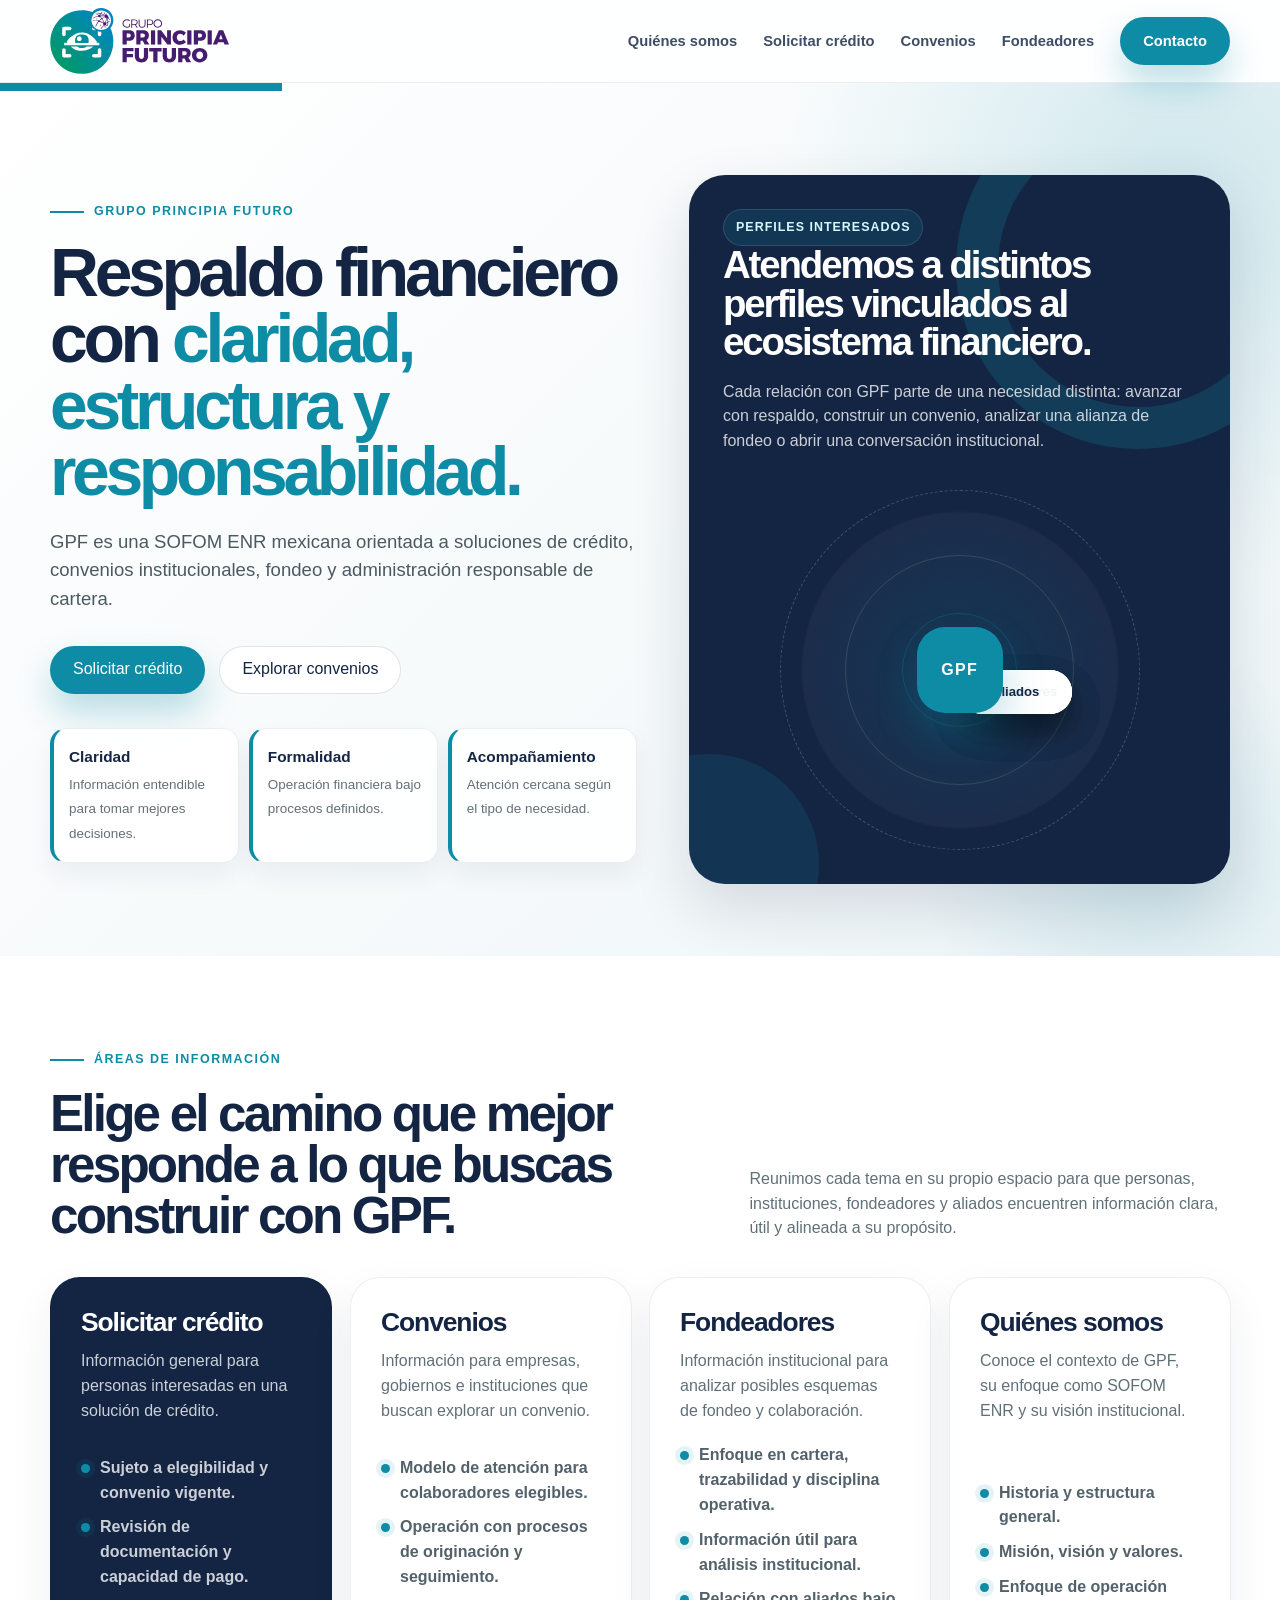
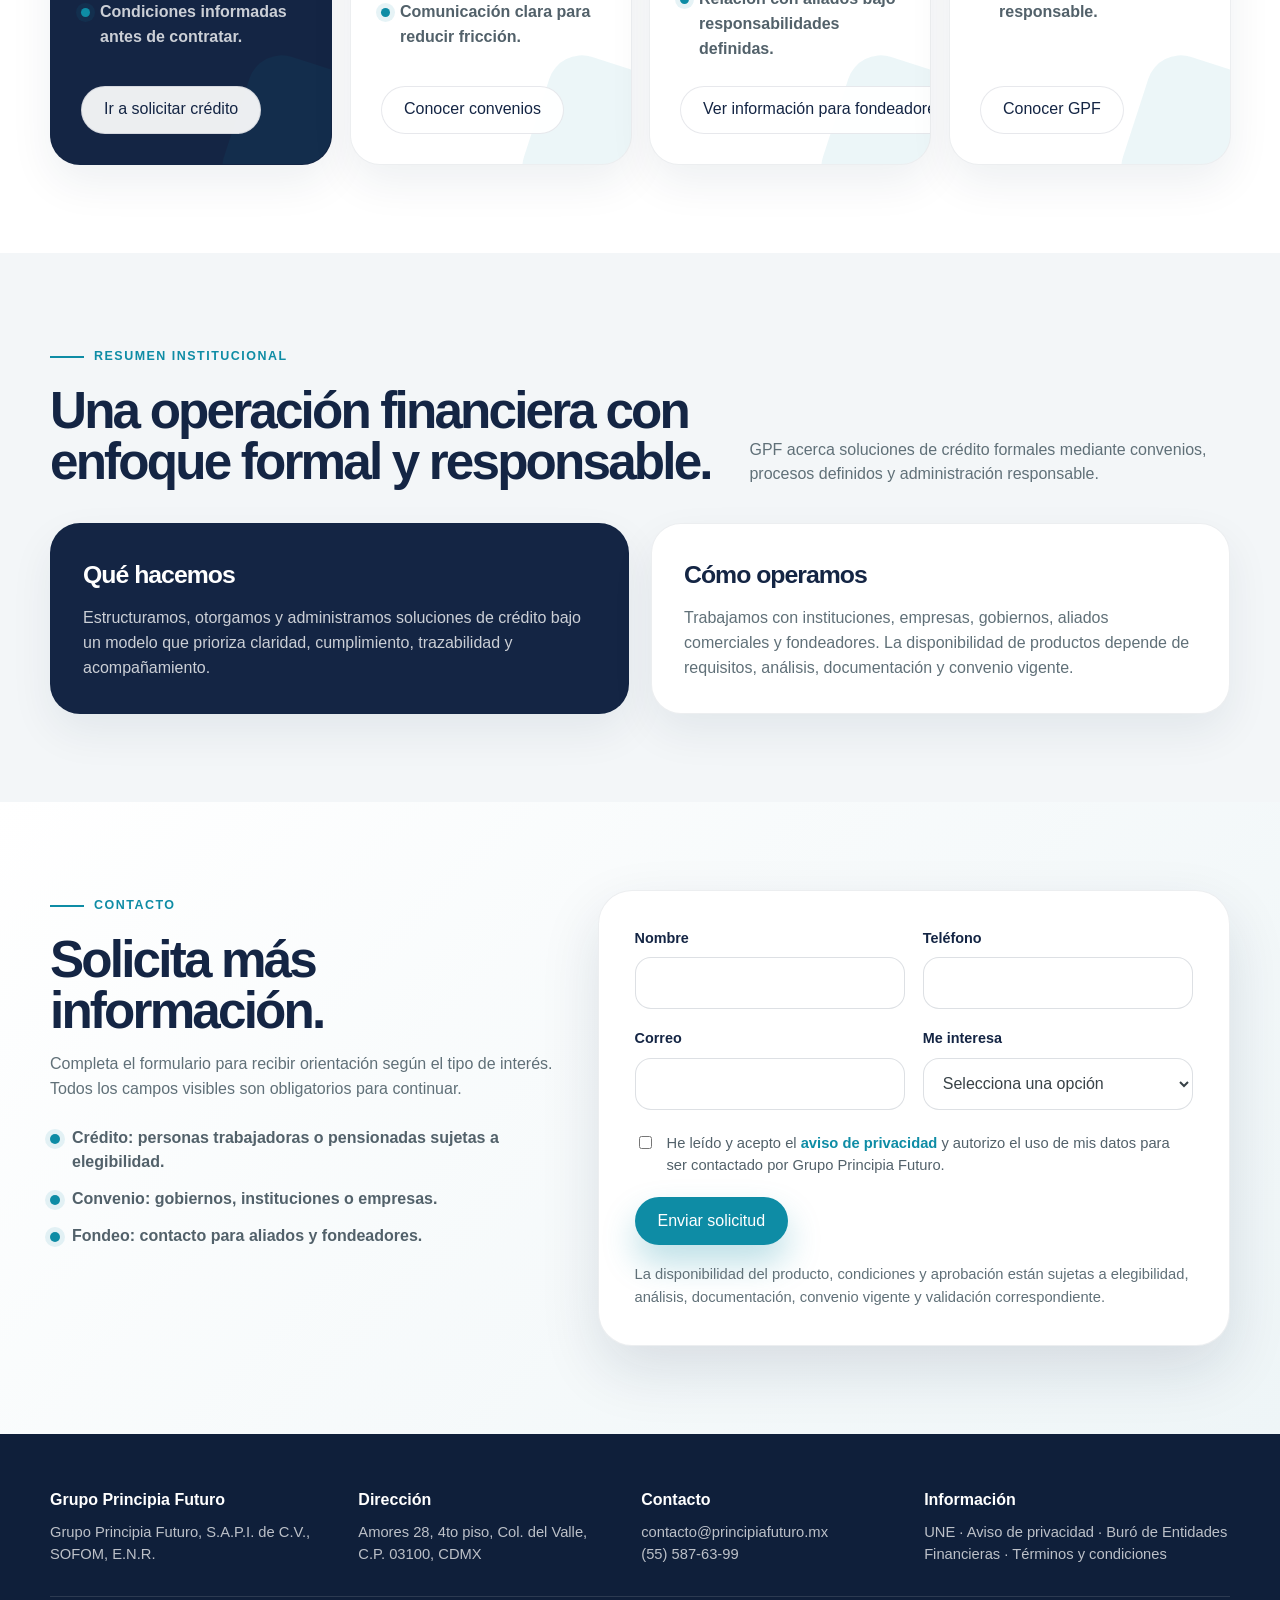
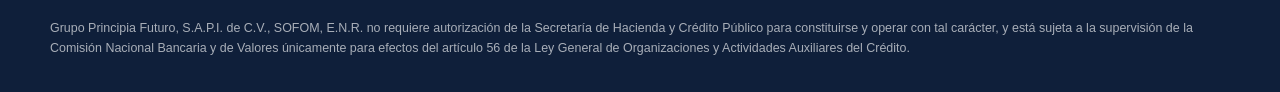
==== index.html @ eac15acb "Anima órbita de perfiles en home" ====
<!DOCTYPE html>
<html lang="es-MX">
<head>
  <meta charset="UTF-8" />
  <meta name="viewport" content="width=device-width, initial-scale=1.0" />
  <title>Grupo Principia Futuro | SOFOM ENR en México</title>
  <meta name="description" content="Grupo Principia Futuro, S.A.P.I. de C.V., SOFOM, E.N.R. Soluciones de crédito, convenios institucionales, fondeo y administración responsable de cartera." />
  <meta name="robots" content="index, follow" />
  <link rel="canonical" href="https://principia-ochre.vercel.app/" />
  <meta property="og:type" content="website" />
  <meta property="og:locale" content="es_MX" />
  <meta property="og:title" content="Grupo Principia Futuro | SOFOM ENR en México" />
  <meta property="og:description" content="SOFOM ENR mexicana enfocada en crédito, convenios institucionales, fondeo y administración responsable de cartera." />
  <meta property="og:url" content="https://principia-ochre.vercel.app/" />
  <meta property="og:image" content="https://principia-ochre.vercel.app/assets/img/logo-gpf.svg?v=3" />
  <meta name="twitter:card" content="summary_large_image" />
  <link rel="icon" href="/assets/img/favicon.svg?v=3" type="image/svg+xml" />
  <link rel="shortcut icon" href="/assets/img/favicon.svg?v=3" type="image/svg+xml" />
  <link rel="stylesheet" href="/assets/css/styles.css" />
  <style>
    .brand-image{font-size:0;letter-spacing:0;max-width:220px;flex:0 0 auto}.brand-logo{display:block;width:clamp(145px,14vw,190px);height:auto;transition:transform .28s var(--ease),filter .28s var(--ease)}.brand-image:hover .brand-logo{transform:translateY(-2px);filter:drop-shadow(0 14px 24px rgba(20,37,68,.16))}.stakeholder-panel{min-height:500px}.stakeholder-title{margin:0 0 18px;color:#fff;font-size:clamp(1.8rem,3vw,3rem);line-height:1;letter-spacing:-.055em;max-width:560px}.stakeholder-panel p{color:rgba(255,255,255,.78);margin:0}.stakeholder-orbit{--orbit-radius:168px;position:relative;width:min(360px,100%);aspect-ratio:1;margin:36px auto 0;border:1px dashed rgba(255,255,255,.2);border-radius:999px;background:radial-gradient(circle,rgba(14,140,165,.18),rgba(255,255,255,.035) 62%,transparent 63%);overflow:visible}.stakeholder-orbit:before,.stakeholder-orbit:after{content:"";position:absolute;inset:18%;border:1px solid rgba(255,255,255,.12);border-radius:999px}.stakeholder-orbit:after{inset:34%;border-color:rgba(14,140,165,.28);animation:orbitPulse 5s ease-in-out infinite}@keyframes orbitPulse{0%,100%{transform:scale(1);opacity:.78}50%{transform:scale(1.12);opacity:.42}}.stakeholder-core{position:absolute;inset:50% auto auto 50%;transform:translate(-50%,-50%);width:86px;height:86px;border-radius:28px;display:grid;place-items:center;background:var(--turquesa);color:#fff;font-weight:900;letter-spacing:.08em;box-shadow:0 22px 42px rgba(14,140,165,.28);z-index:4}.stakeholder-node{position:absolute;top:50%;left:50%;z-index:3;min-width:112px;min-height:44px;padding:10px 14px;display:inline-flex;align-items:center;justify-content:center;border-radius:999px;background:rgba(255,255,255,.94);color:var(--azul);font-size:.82rem;font-weight:900;box-shadow:0 16px 34px rgba(0,0,0,.16);transition:background .24s var(--ease),color .24s var(--ease),box-shadow .24s var(--ease);animation-duration:34s;animation-timing-function:linear;animation-iteration-count:infinite;will-change:transform}.stakeholder-node span{display:inline-block;animation-duration:34s;animation-timing-function:linear;animation-iteration-count:infinite;will-change:transform}.stakeholder-node:hover{background:var(--turquesa);color:#fff;box-shadow:0 22px 42px rgba(14,140,165,.28);animation-play-state:paused}.stakeholder-node:hover span{animation-play-state:paused}.node-1{animation-name:orbitPersonas}.node-1 span{animation-name:counterPersonas}.node-2{animation-name:orbitInstituciones}.node-2 span{animation-name:counterInstituciones}.node-3{animation-name:orbitFondeadores}.node-3 span{animation-name:counterFondeadores}.node-4{animation-name:orbitAliados}.node-4 span{animation-name:counterAliados}@keyframes orbitPersonas{from{transform:rotate(0deg) translateY(calc(-1 * var(--orbit-radius))) translate(-50%,-50%)}to{transform:rotate(360deg) translateY(calc(-1 * var(--orbit-radius))) translate(-50%,-50%)}}@keyframes counterPersonas{from{transform:rotate(0deg)}to{transform:rotate(-360deg)}}@keyframes orbitInstituciones{from{transform:rotate(90deg) translateY(calc(-1 * var(--orbit-radius))) translate(-50%,-50%)}to{transform:rotate(450deg) translateY(calc(-1 * var(--orbit-radius))) translate(-50%,-50%)}}@keyframes counterInstituciones{from{transform:rotate(-90deg)}to{transform:rotate(-450deg)}}@keyframes orbitFondeadores{from{transform:rotate(180deg) translateY(calc(-1 * var(--orbit-radius))) translate(-50%,-50%)}to{transform:rotate(540deg) translateY(calc(-1 * var(--orbit-radius))) translate(-50%,-50%)}}@keyframes counterFondeadores{from{transform:rotate(-180deg)}to{transform:rotate(-540deg)}}@keyframes orbitAliados{from{transform:rotate(270deg) translateY(calc(-1 * var(--orbit-radius))) translate(-50%,-50%)}to{transform:rotate(630deg) translateY(calc(-1 * var(--orbit-radius))) translate(-50%,-50%)}}@keyframes counterAliados{from{transform:rotate(-270deg)}to{transform:rotate(-630deg)}}.solution-card .btn-card{position:relative;z-index:2}@media(max-width:940px){.brand-logo{width:175px}.stakeholder-panel{min-height:auto}.stakeholder-orbit{--orbit-radius:154px;max-width:330px}}@media(max-width:620px){.brand-logo{width:160px}.stakeholder-title{font-size:clamp(1.8rem,10vw,2.55rem)}.stakeholder-orbit{--orbit-radius:136px;max-width:300px}.stakeholder-node{min-width:96px;font-size:.74rem;padding:9px 12px}}
  </style>
  <script type="application/ld+json">{"@context":"https://schema.org","@type":"FinancialService","name":"Grupo Principia Futuro","legalName":"Grupo Principia Futuro, S.A.P.I. de C.V., SOFOM, E.N.R.","url":"https://principia-ochre.vercel.app/","logo":"https://principia-ochre.vercel.app/assets/img/logo-gpf.svg?v=3","address":{"@type":"PostalAddress","streetAddress":"Amores 28, 4to piso, Col. del Valle","postalCode":"03100","addressLocality":"Ciudad de México","addressCountry":"MX"},"telephone":"+52 55 587-63-99","email":"contacto@principiafuturo.mx"}</script>
</head>
<body>
  <div class="ambient ambient-one" data-depth="0.08"></div><div class="ambient ambient-two" data-depth="0.14"></div><div class="ambient ambient-three" data-depth="0.06"></div>
  <header><div class="container nav"><a href="/" class="brand brand-image" aria-label="Grupo Principia Futuro"><img class="brand-logo" src="/assets/img/logo-gpf.svg?v=3" alt="Grupo Principia Futuro" /></a><nav class="menu" aria-label="Navegación principal"><a href="/quienes-somos/">Quiénes somos</a><a href="/solicitar-credito/">Solicitar crédito</a><a href="/convenios/">Convenios</a><a href="/fondeadores/">Fondeadores</a><a href="/contacto/" class="btn btn-primary">Contacto</a></nav></div></header>
  <main id="inicio">
    <section class="hero"><div class="container hero-grid"><div class="reveal is-visible"><span class="eyebrow">Grupo Principia Futuro</span><h1>Respaldo financiero con <span>claridad, estructura y responsabilidad.</span></h1><p class="lead">GPF es una SOFOM ENR mexicana orientada a soluciones de crédito, convenios institucionales, fondeo y administración responsable de cartera.</p><div class="hero-actions"><a class="btn btn-primary" href="/solicitar-credito/">Solicitar crédito</a><a class="btn btn-secondary" href="/convenios/">Explorar convenios</a></div><div class="trust-strip" aria-label="Principios de servicio"><div class="trust-item reveal" data-delay="1"><strong>Claridad</strong><span>Información entendible para tomar mejores decisiones.</span></div><div class="trust-item reveal" data-delay="2"><strong>Formalidad</strong><span>Operación financiera bajo procesos definidos.</span></div><div class="trust-item reveal" data-delay="3"><strong>Acompañamiento</strong><span>Atención cercana según el tipo de necesidad.</span></div></div></div><aside class="hero-card stakeholder-panel reveal tilt-card" data-delay="1" aria-label="Perfiles interesados en Grupo Principia Futuro"><div class="card-content"><span class="label">Perfiles interesados</span><h2 class="stakeholder-title">Atendemos a distintos perfiles vinculados al ecosistema financiero.</h2><p>Cada relación con GPF parte de una necesidad distinta: avanzar con respaldo, construir un convenio, analizar una alianza de fondeo o abrir una conversación institucional.</p><div class="stakeholder-orbit" aria-label="Ecosistema de atención GPF"><div class="stakeholder-core">GPF</div><a class="stakeholder-node node-1" href="/solicitar-credito/"><span>Personas</span></a><a class="stakeholder-node node-2" href="/convenios/"><span>Instituciones</span></a><a class="stakeholder-node node-3" href="/fondeadores/"><span>Fondeadores</span></a><a class="stakeholder-node node-4" href="/contacto/"><span>Aliados</span></a></div></div></aside></div></section>
    <section id="rutas" class="solutions"><div class="container"><div class="section-head reveal"><div><span class="eyebrow">Áreas de información</span><h2>Elige el camino que mejor responde a lo que buscas construir con GPF.</h2></div><p>Reunimos cada tema en su propio espacio para que personas, instituciones, fondeadores y aliados encuentren información clara, útil y alineada a su propósito.</p></div><div class="solution-grid"><article class="solution-card featured reveal tilt-card"><div><h3>Solicitar crédito</h3><p>Información general para personas interesadas en una solución de crédito.</p></div><ul><li>Sujeto a elegibilidad y convenio vigente.</li><li>Revisión de documentación y capacidad de pago.</li><li>Condiciones informadas antes de contratar.</li></ul><a class="btn btn-card" href="/solicitar-credito/">Ir a solicitar crédito</a></article><article class="solution-card reveal tilt-card" data-delay="1"><div><h3>Convenios</h3><p>Información para empresas, gobiernos e instituciones que buscan explorar un convenio.</p></div><ul><li>Modelo de atención para colaboradores elegibles.</li><li>Operación con procesos de originación y seguimiento.</li><li>Comunicación clara para reducir fricción.</li></ul><a class="btn btn-card" href="/convenios/">Conocer convenios</a></article><article class="solution-card reveal tilt-card" data-delay="2"><div><h3>Fondeadores</h3><p>Información institucional para analizar posibles esquemas de fondeo y colaboración.</p></div><ul><li>Enfoque en cartera, trazabilidad y disciplina operativa.</li><li>Información útil para análisis institucional.</li><li>Relación con aliados bajo responsabilidades definidas.</li></ul><a class="btn btn-card" href="/fondeadores/">Ver información para fondeadores</a></article><article class="solution-card reveal tilt-card" data-delay="3"><div><h3>Quiénes somos</h3><p>Conoce el contexto de GPF, su enfoque como SOFOM ENR y su visión institucional.</p></div><ul><li>Historia y estructura general.</li><li>Misión, visión y valores.</li><li>Enfoque de operación responsable.</li></ul><a class="btn btn-card" href="/quienes-somos/">Conocer GPF</a></article></div></div></section>
    <section id="resumen"><div class="container"><div class="section-head reveal"><div><span class="eyebrow">Resumen institucional</span><h2>Una operación financiera con enfoque formal y responsable.</h2></div><p>GPF acerca soluciones de crédito formales mediante convenios, procesos definidos y administración responsable.</p></div><div class="about-grid"><article class="panel panel-dark reveal tilt-card"><h3>Qué hacemos</h3><p>Estructuramos, otorgamos y administramos soluciones de crédito bajo un modelo que prioriza claridad, cumplimiento, trazabilidad y acompañamiento.</p></article><article class="panel reveal tilt-card" data-delay="1"><h3>Cómo operamos</h3><p>Trabajamos con instituciones, empresas, gobiernos, aliados comerciales y fondeadores. La disponibilidad de productos depende de requisitos, análisis, documentación y convenio vigente.</p></article></div></div></section>
    <section id="formulario" class="form-section"><div class="container form-shell"><div class="form-intro reveal"><span class="eyebrow">Contacto</span><h2>Solicita más información.</h2><p>Completa el formulario para recibir orientación según el tipo de interés. Todos los campos visibles son obligatorios para continuar.</p><ul class="form-intro-list"><li>Crédito: personas trabajadoras o pensionadas sujetas a elegibilidad.</li><li>Convenio: gobiernos, instituciones o empresas.</li><li>Fondeo: contacto para aliados y fondeadores.</li></ul></div><form class="lead-form reveal" id="leadForm" action="#" method="post" novalidate><div class="form-grid"><div class="field"><label for="nombre">Nombre</label><input type="text" id="nombre" name="nombre" autocomplete="name" required /></div><div class="field"><label for="telefono">Teléfono</label><input type="tel" id="telefono" name="telefono" autocomplete="tel" inputmode="tel" required /></div><div class="field"><label for="correo">Correo</label><input type="email" id="correo" name="correo" autocomplete="email" required /></div><div class="field"><label for="interes">Me interesa</label><select id="interes" name="interes" required><option value="" selected disabled>Selecciona una opción</option><option value="Ser cliente">Solicitar crédito</option><option value="Convenio">Convenio</option><option value="Fondeo">Fondeo</option><option value="Contacto general">Contacto general</option></select></div><div class="field conditional-field full" id="clienteField"><label for="tipoCliente">Tipo de cliente</label><select id="tipoCliente" name="tipo_cliente"><option value="" selected disabled>Selecciona una opción</option><option value="Trabajador">Trabajador</option><option value="Pensionado">Pensionado</option></select></div><div class="field conditional-field full" id="convenioField"><label for="tipoConvenio">Tipo de convenio</label><select id="tipoConvenio" name="tipo_convenio"><option value="" selected disabled>Selecciona una opción</option><option value="Gobierno">Gobierno</option><option value="Privado">Privado</option></select></div></div><label class="privacy"><input type="checkbox" id="privacidad" name="privacidad" required /><span>He leído y acepto el <a href="#" aria-label="Aviso de privacidad">aviso de privacidad</a> y autorizo el uso de mis datos para ser contactado por Grupo Principia Futuro.</span></label><button class="btn btn-primary" type="submit">Enviar solicitud</button><p class="form-note">La disponibilidad del producto, condiciones y aprobación están sujetas a elegibilidad, análisis, documentación, convenio vigente y validación correspondiente.</p><div class="form-status" id="formStatus" role="status" aria-live="polite">Gracias. Tu información quedó lista para enviarse cuando el formulario se conecte al sistema correspondiente.</div></form></div></section>
  </main>
  <footer><div class="container"><div class="footer-grid"><div><strong>Grupo Principia Futuro</strong><span>Grupo Principia Futuro, S.A.P.I. de C.V., SOFOM, E.N.R.</span></div><div><strong>Dirección</strong><span>Amores 28, 4to piso, Col. del Valle, C.P. 03100, CDMX</span></div><div><strong>Contacto</strong><span>contacto@principiafuturo.mx<br>(55) 587-63-99</span></div><div><strong>Información</strong><span>UNE · Aviso de privacidad · Buró de Entidades Financieras · Términos y condiciones</span></div></div><p class="legal-note">Grupo Principia Futuro, S.A.P.I. de C.V., SOFOM, E.N.R. no requiere autorización de la Secretaría de Hacienda y Crédito Público para constituirse y operar con tal carácter, y está sujeta a la supervisión de la Comisión Nacional Bancaria y de Valores únicamente para efectos del artículo 56 de la Ley General de Organizaciones y Actividades Auxiliares del Crédito.</p></div></footer>
  <script src="/assets/js/main.js" defer></script>
</body>
</html>
---- assets/css/styles.css ----
:root{
  --azul:#142544;
  --turquesa:#0e8ca5;
  --gris:#384247;
  --gris-claro:#f3f6f8;
  --gris-medio:#dfe6eb;
  --blanco:#ffffff;
  --sombra:0 24px 60px rgba(20,37,68,.14);
  --sombra-fuerte:0 34px 76px rgba(20,37,68,.22);
  --radio:28px;
  --ease:cubic-bezier(.2,.8,.2,1);
}
*{box-sizing:border-box}html{scroll-behavior:smooth}body{margin:0;font-family:Helvetica,Arial,sans-serif;color:var(--gris);background:var(--gris-claro);line-height:1.55;overflow-x:hidden}body.nav-open{overflow:hidden}body::selection{background:rgba(14,140,165,.22)}a{color:inherit;text-decoration:none}.container{width:min(1180px,calc(100% - 40px));margin:0 auto;position:relative;z-index:2}.ambient{position:fixed;z-index:0;pointer-events:none;border-radius:999px;filter:blur(2px);opacity:.22;transition:transform .2s linear}.ambient-one{width:360px;height:360px;top:8%;left:-120px;background:radial-gradient(circle,rgba(14,140,165,.36),transparent 68%)}.ambient-two{width:460px;height:460px;right:-180px;top:38%;background:radial-gradient(circle,rgba(20,37,68,.26),transparent 68%)}.ambient-three{width:300px;height:300px;left:42%;bottom:-120px;background:radial-gradient(circle,rgba(14,140,165,.22),transparent 70%)}
header{position:sticky;top:0;z-index:30;background:rgba(255,255,255,.92);backdrop-filter:blur(14px);border-bottom:1px solid rgba(20,37,68,.08)}.nav{height:82px;display:flex;align-items:center;justify-content:space-between;gap:28px}.brand{display:flex;align-items:center;gap:12px;color:var(--azul);font-weight:900;letter-spacing:-.03em;font-size:1.65rem}.brand-mark{width:42px;height:42px;border-radius:12px;background:linear-gradient(135deg,var(--azul) 0 48%,var(--turquesa) 48% 100%);position:relative;box-shadow:0 12px 26px rgba(14,140,165,.22);transition:transform .28s var(--ease),box-shadow .28s var(--ease)}.brand:hover .brand-mark{transform:rotate(-6deg) scale(1.05);box-shadow:0 18px 34px rgba(14,140,165,.28)}.brand-mark:after{content:"P";position:absolute;inset:0;display:grid;place-items:center;color:#fff;font-size:1.55rem;font-weight:900}.brand small{display:block;color:var(--turquesa);font-weight:600;letter-spacing:.35em;text-transform:lowercase;font-size:.62rem;margin-top:-6px}.menu{display:flex;gap:26px;align-items:center;color:var(--azul);font-size:.92rem;font-weight:800}.menu a:not(.btn){opacity:.82;position:relative;padding:8px 0;transition:color .2s ease,opacity .2s ease}.menu a:not(.btn):after{content:"";position:absolute;left:0;bottom:2px;width:100%;height:2px;background:var(--turquesa);transform:scaleX(0);transform-origin:right;transition:transform .25s var(--ease)}.menu a:not(.btn):hover{opacity:1;color:var(--turquesa)}.menu a:not(.btn):hover:after{transform:scaleX(1);transform-origin:left}.menu-toggle{display:none;width:48px;height:48px;border:1px solid rgba(20,37,68,.12);border-radius:16px;background:#fff;align-items:center;justify-content:center;flex-direction:column;gap:5px;cursor:pointer;box-shadow:0 12px 26px rgba(20,37,68,.08);transition:transform .22s var(--ease),border-color .22s var(--ease),box-shadow .22s var(--ease)}.menu-toggle span{width:22px;height:2px;border-radius:999px;background:var(--azul);transition:transform .22s var(--ease),opacity .22s var(--ease)}.menu-toggle:hover{transform:translateY(-2px);border-color:rgba(14,140,165,.35);box-shadow:0 18px 34px rgba(14,140,165,.14)}.menu-toggle.is-active span:nth-child(1){transform:translateY(7px) rotate(45deg)}.menu-toggle.is-active span:nth-child(2){opacity:0}.menu-toggle.is-active span:nth-child(3){transform:translateY(-7px) rotate(-45deg)}
.btn{display:inline-flex;justify-content:center;align-items:center;min-height:48px;padding:0 22px;border-radius:999px;font-weight:900;border:1px solid transparent;transition:transform .22s var(--ease),background .22s var(--ease),border-color .22s var(--ease),box-shadow .22s var(--ease);cursor:pointer;white-space:nowrap;font:inherit}.btn-primary{background:var(--turquesa);color:#fff;box-shadow:0 18px 34px rgba(14,140,165,.28)}.btn-primary:hover{transform:translateY(-3px);background:#0b7d94;box-shadow:0 24px 46px rgba(14,140,165,.34)}.btn-secondary{color:var(--azul);background:#fff;border-color:rgba(20,37,68,.12)}.btn-secondary:hover{transform:translateY(-3px);border-color:rgba(14,140,165,.34);box-shadow:0 16px 34px rgba(20,37,68,.1)}.btn-card{align-self:flex-start;margin-top:24px;color:var(--azul);background:rgba(255,255,255,.92);border-color:rgba(20,37,68,.1)}.btn-card:hover{color:#fff;background:var(--turquesa);transform:translateY(-3px)}
.eyebrow{display:inline-flex;align-items:center;gap:10px;margin-bottom:18px;color:var(--turquesa);font-weight:800;letter-spacing:.12em;text-transform:uppercase;font-size:.78rem}.eyebrow:before{content:"";width:34px;height:2px;background:var(--turquesa);display:inline-block;transform-origin:left;animation:linePulse 4s var(--ease) infinite}@keyframes linePulse{0%,100%{transform:scaleX(1);opacity:1}50%{transform:scaleX(.55);opacity:.55}}@keyframes floatSlow{0%,100%{transform:translate3d(0,0,0)}50%{transform:translate3d(-22px,-26px,0)}}@keyframes rotateHalo{to{transform:rotate(360deg)}}@keyframes cardGlow{0%,100%{transform:scale(1);opacity:.9}50%{transform:scale(1.12);opacity:.62}}
.hero{position:relative;overflow:hidden;background:radial-gradient(circle at 92% 12%,rgba(14,140,165,.16),transparent 28%),linear-gradient(135deg,#fff 0%,#eef5f7 100%);padding:92px 0 72px}.hero:before{content:"";position:absolute;top:0;left:0;width:22%;height:8px;background:var(--turquesa)}.hero:after{content:"";position:absolute;inset:auto -120px -160px auto;width:520px;height:520px;border-radius:50%;background:radial-gradient(circle,rgba(14,140,165,.13),transparent 60%);animation:floatSlow 13s ease-in-out infinite}.hero-grid{display:grid;grid-template-columns:1.04fr .96fr;gap:52px;align-items:center}.hero h1{margin:0 0 22px;color:var(--azul);font-size:clamp(2.45rem,5.3vw,4.95rem);line-height:.98;letter-spacing:-.064em;max-width:900px}.hero h1 span{color:var(--turquesa)}.lead{max-width:670px;font-size:1.16rem;color:#4b5a62;margin:0 0 32px}.hero-actions{display:flex;flex-wrap:wrap;gap:14px;align-items:center;margin-bottom:34px}.trust-strip{display:grid;grid-template-columns:repeat(3,1fr);gap:10px;max-width:700px}.trust-item{background:rgba(255,255,255,.9);border:1px solid rgba(20,37,68,.08);border-left:4px solid var(--turquesa);border-radius:16px;padding:16px 15px;box-shadow:0 12px 26px rgba(20,37,68,.06);transition:transform .22s var(--ease),box-shadow .22s var(--ease),border-color .22s var(--ease)}.trust-item:hover{transform:translateY(-6px);box-shadow:0 20px 42px rgba(20,37,68,.11);border-color:rgba(14,140,165,.24)}.trust-item strong{display:block;color:var(--azul);font-size:.96rem;margin-bottom:3px}.trust-item span{font-size:.84rem;color:#637078}.hero-card{position:relative;background:var(--azul);color:#fff;border-radius:36px;padding:34px;box-shadow:var(--sombra);min-height:540px;overflow:hidden;transition:transform .28s var(--ease),box-shadow .28s var(--ease);will-change:transform}.hero-card:hover{transform:translateY(-8px);box-shadow:var(--sombra-fuerte)}.hero-card:before{content:"";position:absolute;right:-90px;top:-90px;width:280px;height:280px;border-radius:50%;border:42px solid rgba(14,140,165,.22);animation:rotateHalo 18s linear infinite}.hero-card:after{content:"";position:absolute;left:-90px;bottom:-90px;width:220px;height:220px;border-radius:50%;background:rgba(14,140,165,.15)}.card-content{position:relative;z-index:2;height:100%;display:flex;flex-direction:column;justify-content:space-between}.label{display:inline-flex;align-self:flex-start;padding:8px 12px;border-radius:999px;color:#d7f7fb;background:rgba(14,140,165,.18);border:1px solid rgba(255,255,255,.12);font-size:.78rem;font-weight:800;letter-spacing:.08em;text-transform:uppercase}
section{position:relative;padding:88px 0}.section-head{display:grid;grid-template-columns:1fr .72fr;gap:32px;align-items:end;margin-bottom:36px}.section-head h2{margin:0;color:var(--azul);font-size:clamp(2rem,4vw,3.4rem);line-height:1;letter-spacing:-.055em}.section-head p{margin:0;color:#607078}.solutions{background:#fff}.solution-grid{display:grid;grid-template-columns:repeat(4,1fr);gap:18px}.solution-card{position:relative;overflow:hidden;display:flex;flex-direction:column;justify-content:space-between;min-height:430px;background:#fff;border:1px solid rgba(20,37,68,.08);border-radius:30px;padding:30px;box-shadow:0 18px 44px rgba(20,37,68,.07);transition:transform .24s var(--ease),box-shadow .24s var(--ease),border-color .24s var(--ease)}.solution-card:hover{transform:translateY(-8px);box-shadow:var(--sombra);border-color:rgba(14,140,165,.22)}.solution-card:after{content:"";position:absolute;right:-52px;bottom:-52px;width:150px;height:150px;border-radius:34px;background:rgba(14,140,165,.08);transform:rotate(18deg)}.solution-card.featured{background:var(--azul);color:#fff}.solution-card.featured h3{color:#fff}.solution-card.featured p,.solution-card.featured li{color:rgba(255,255,255,.78)}.solution-card h3{margin:0 0 12px;color:var(--azul);font-size:1.65rem;line-height:1.1;letter-spacing:-.04em}.solution-card p{margin:0 0 20px;color:#607078}.solution-card ul{position:relative;z-index:2;margin:0;padding:0;list-style:none;display:grid;gap:10px}.solution-card li{display:flex;gap:10px;color:#52616a;font-weight:650}.solution-card li:before{content:"";flex:0 0 9px;width:9px;height:9px;margin-top:8px;border-radius:50%;background:var(--turquesa);box-shadow:0 0 0 5px rgba(14,140,165,.1)}.about-grid{display:grid;grid-template-columns:1fr 1fr;gap:22px}.panel,.value-card{background:#fff;border:1px solid rgba(20,37,68,.08);border-radius:30px;padding:32px;box-shadow:0 18px 44px rgba(20,37,68,.07);transition:transform .24s var(--ease),box-shadow .24s var(--ease),border-color .24s var(--ease)}.panel:hover,.value-card:hover{transform:translateY(-8px);box-shadow:var(--sombra);border-color:rgba(14,140,165,.22)}.panel h3,.value-card h3{margin:0 0 12px;color:var(--azul);font-size:1.55rem;letter-spacing:-.04em}.panel p,.value-card p{margin:0;color:#607078}.panel-dark{background:var(--azul);color:#fff}.panel-dark h3{color:#fff}.panel-dark p{color:rgba(255,255,255,.78)}.icon{display:inline-grid;place-items:center;width:44px;height:44px;border-radius:14px;background:var(--turquesa);color:#fff;font-weight:900;margin-bottom:18px}
.form-section{background:linear-gradient(135deg,#fff 0%,#eef5f7 100%)}.form-shell{display:grid;grid-template-columns:.9fr 1.1fr;gap:30px;align-items:start}.form-intro h2{margin:0 0 16px;color:var(--azul);font-size:clamp(2rem,4vw,3.4rem);line-height:1;letter-spacing:-.055em}.form-intro p{color:#607078}.form-intro-list{margin:24px 0 0;padding:0;list-style:none;display:grid;gap:12px}.form-intro-list li{display:flex;gap:12px;color:#52616a;font-weight:650}.form-intro-list li:before{content:"";flex:0 0 10px;width:10px;height:10px;margin-top:8px;border-radius:50%;background:var(--turquesa);box-shadow:0 0 0 5px rgba(14,140,165,.1)}.lead-form{background:#fff;border:1px solid rgba(20,37,68,.08);border-radius:34px;padding:36px;box-shadow:0 24px 60px rgba(20,37,68,.12)}.form-grid{display:grid;grid-template-columns:1fr 1fr;gap:18px}.field{display:grid;gap:8px}.field.full{grid-column:1/-1}.field label{color:var(--azul);font-weight:900;font-size:.9rem}.field input,.field select{width:100%;min-height:52px;border:1px solid rgba(20,37,68,.14);border-radius:16px;background:#fff;color:var(--gris);font:inherit;padding:0 15px;outline:none;transition:border-color .22s var(--ease),box-shadow .22s var(--ease),background .22s var(--ease)}.field input:focus,.field select:focus{border-color:rgba(14,140,165,.55);box-shadow:0 0 0 5px rgba(14,140,165,.12)}.conditional-field{display:none}.conditional-field.active{display:grid}.privacy{display:grid;grid-template-columns:auto 1fr;gap:12px;align-items:start;margin:22px 0 20px;color:#52616a;font-size:.92rem}.privacy input{margin-top:4px;accent-color:var(--turquesa)}.privacy a{color:var(--turquesa);font-weight:900}.form-note{margin:18px 0 0;color:#607078;font-size:.92rem}.form-status{display:none;margin-top:18px;border-radius:18px;background:rgba(14,140,165,.1);border:1px solid rgba(14,140,165,.22);color:var(--azul);font-weight:800;padding:16px}.form-status.active{display:block}
.cta{background:linear-gradient(135deg,#fff 0%,#eef5f7 100%);padding:72px 0}.cta-box{background:var(--azul);color:#fff;border-radius:34px;padding:42px 48px;box-shadow:var(--sombra);display:grid;grid-template-columns:1fr auto;gap:28px;align-items:center;position:relative;overflow:hidden}.cta-box:after{content:"";position:absolute;right:-70px;bottom:-80px;width:260px;height:260px;border-radius:50%;background:rgba(14,140,165,.18)}.cta-box h2{position:relative;z-index:1;margin:0 0 10px;color:#fff;font-size:clamp(2rem,4vw,3rem);line-height:1;letter-spacing:-.055em}.cta-box p{position:relative;z-index:1;margin:0;color:rgba(255,255,255,.78)}.cta-box .btn{position:relative;z-index:1}footer{background:#0f1f3a;color:#fff;padding:54px 0 34px}.footer-grid{display:grid;grid-template-columns:1.1fr 1fr 1fr 1.2fr;gap:28px;margin-bottom:30px}.footer-grid strong{display:block;color:#fff;margin-bottom:8px}.footer-grid span{display:block;color:rgba(255,255,255,.72);font-size:.92rem}.legal-note{border-top:1px solid rgba(255,255,255,.12);padding-top:22px;margin:0;color:rgba(255,255,255,.64);font-size:.78rem;line-height:1.55}
.reveal{opacity:0;transform:translateY(26px);transition:opacity .65s var(--ease),transform .65s var(--ease)}.reveal.is-visible{opacity:1;transform:none}.reveal[data-delay="1"]{transition-delay:.08s}.reveal[data-delay="2"]{transition-delay:.16s}.reveal[data-delay="3"]{transition-delay:.24s}.reveal[data-delay="4"]{transition-delay:.32s}.tilt-card{transform-style:preserve-3d;will-change:transform}
@media(max-width:1040px){.solution-grid{grid-template-columns:1fr 1fr}.footer-grid{grid-template-columns:1fr 1fr}.hero-grid,.form-shell,.section-head{grid-template-columns:1fr}.hero-card{min-height:auto}.hero-actions{margin-bottom:24px}}
@media(max-width:940px){.nav{height:74px}.menu-toggle{display:inline-flex!important}.menu{position:fixed!important;top:74px!important;left:20px!important;right:20px!important;display:grid!important;gap:4px!important;padding:16px!important;border:1px solid rgba(20,37,68,.10)!important;border-radius:24px!important;background:rgba(255,255,255,.98)!important;box-shadow:var(--sombra-fuerte)!important;transform:translateY(-18px) scale(.98)!important;opacity:0!important;pointer-events:none!important;visibility:hidden!important;transition:transform .24s var(--ease),opacity .24s var(--ease),visibility .24s var(--ease)!important;z-index:40!important}.menu.is-open{transform:translateY(0) scale(1)!important;opacity:1!important;pointer-events:auto!important;visibility:visible!important}.menu a{width:100%!important;justify-content:flex-start!important;padding:14px 16px!important;border-radius:16px!important}.menu a:not(.btn){background:rgba(20,37,68,.04)!important}.menu a:not(.btn):after{display:none!important}.menu a.btn{justify-content:center!important;margin-top:8px!important}.brand-logo{width:175px}.trust-strip{grid-template-columns:1fr}.about-grid{grid-template-columns:1fr}}
@media(max-width:620px){.container{width:min(100% - 28px,1180px)}.menu{left:14px!important;right:14px!important}.brand-logo{width:160px}.hero{padding:64px 0 54px}.hero h1{font-size:clamp(2.3rem,12vw,3.3rem)}.lead{font-size:1.02rem}.hero-actions,.cta-box{display:grid;grid-template-columns:1fr}.solution-grid,.form-grid,.footer-grid{grid-template-columns:1fr}.solution-card{min-height:auto}.lead-form{padding:26px;border-radius:28px}.cta-box{padding:34px 28px}.footer-grid{gap:22px}section{padding:66px 0}}
@media(prefers-reduced-motion:reduce){*,*:before,*:after{animation:none!important;transition:none!important;scroll-behavior:auto!important}.reveal{opacity:1;transform:none}}
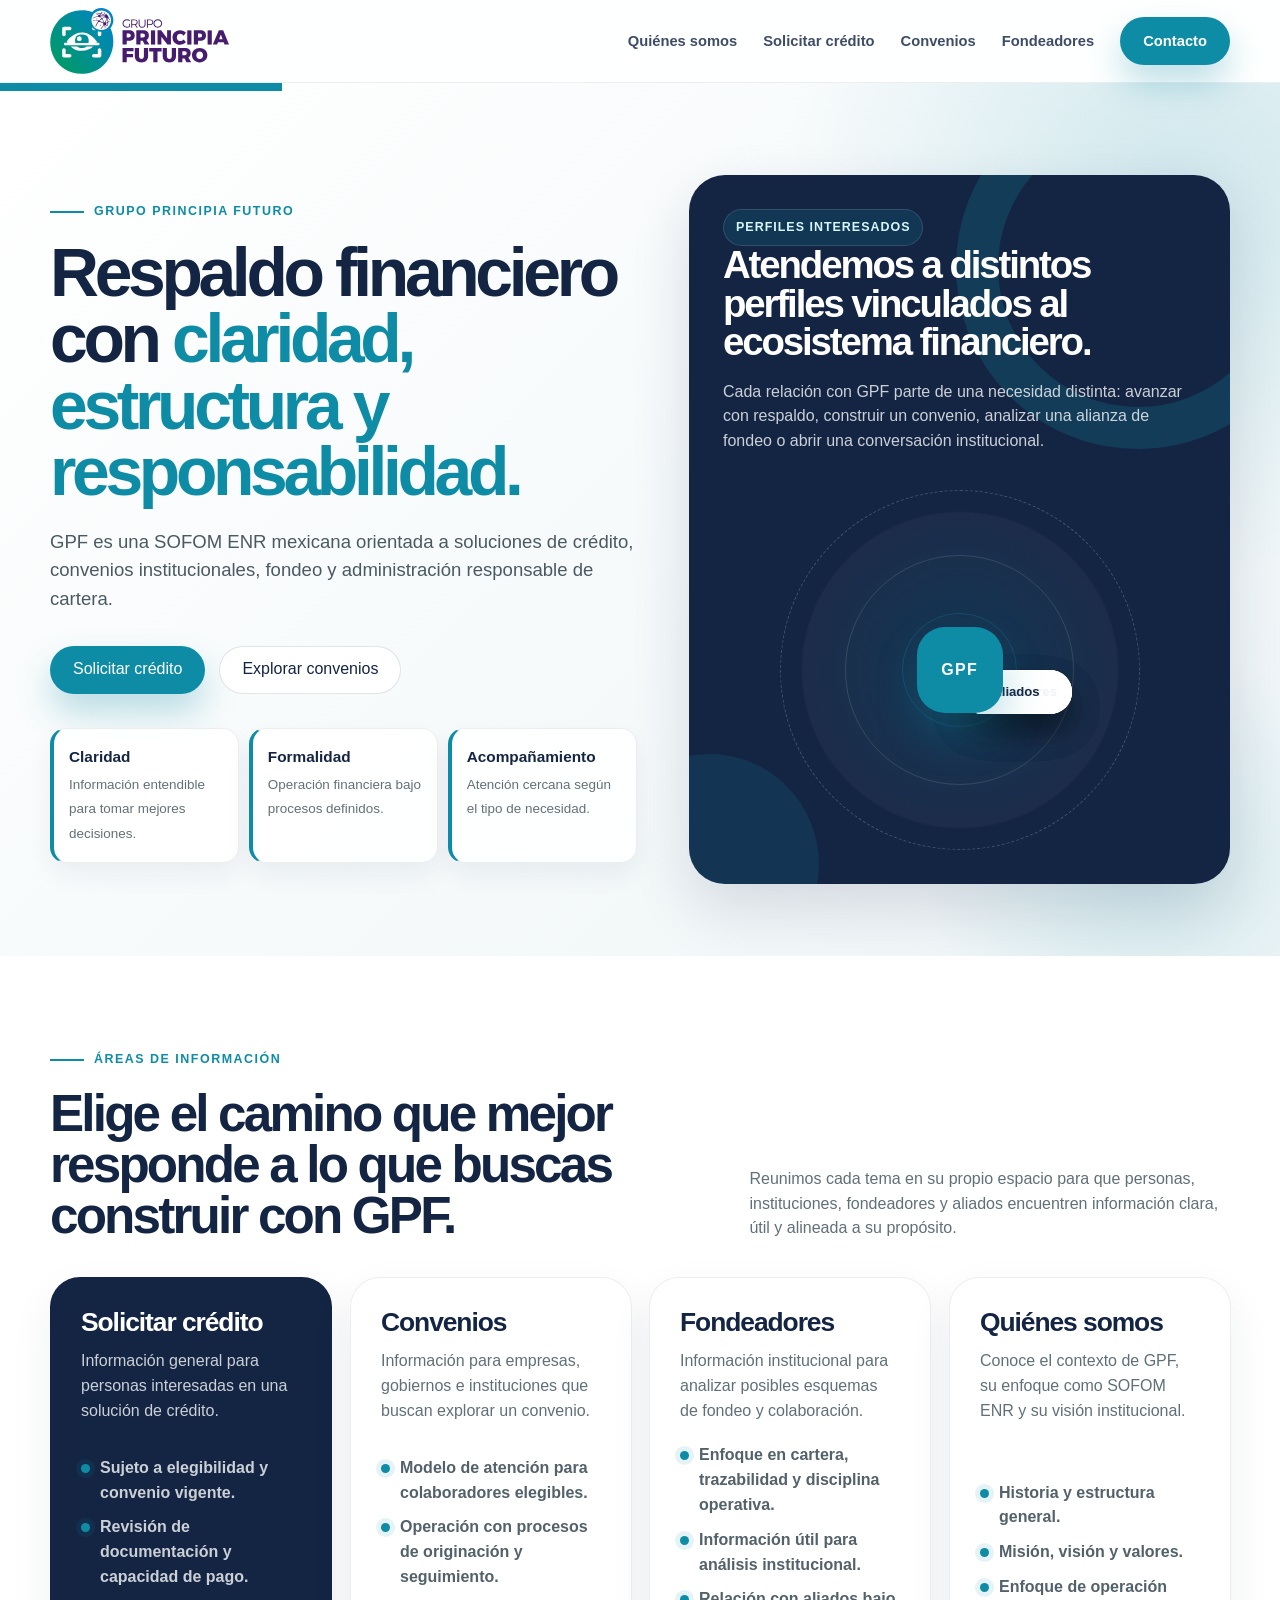
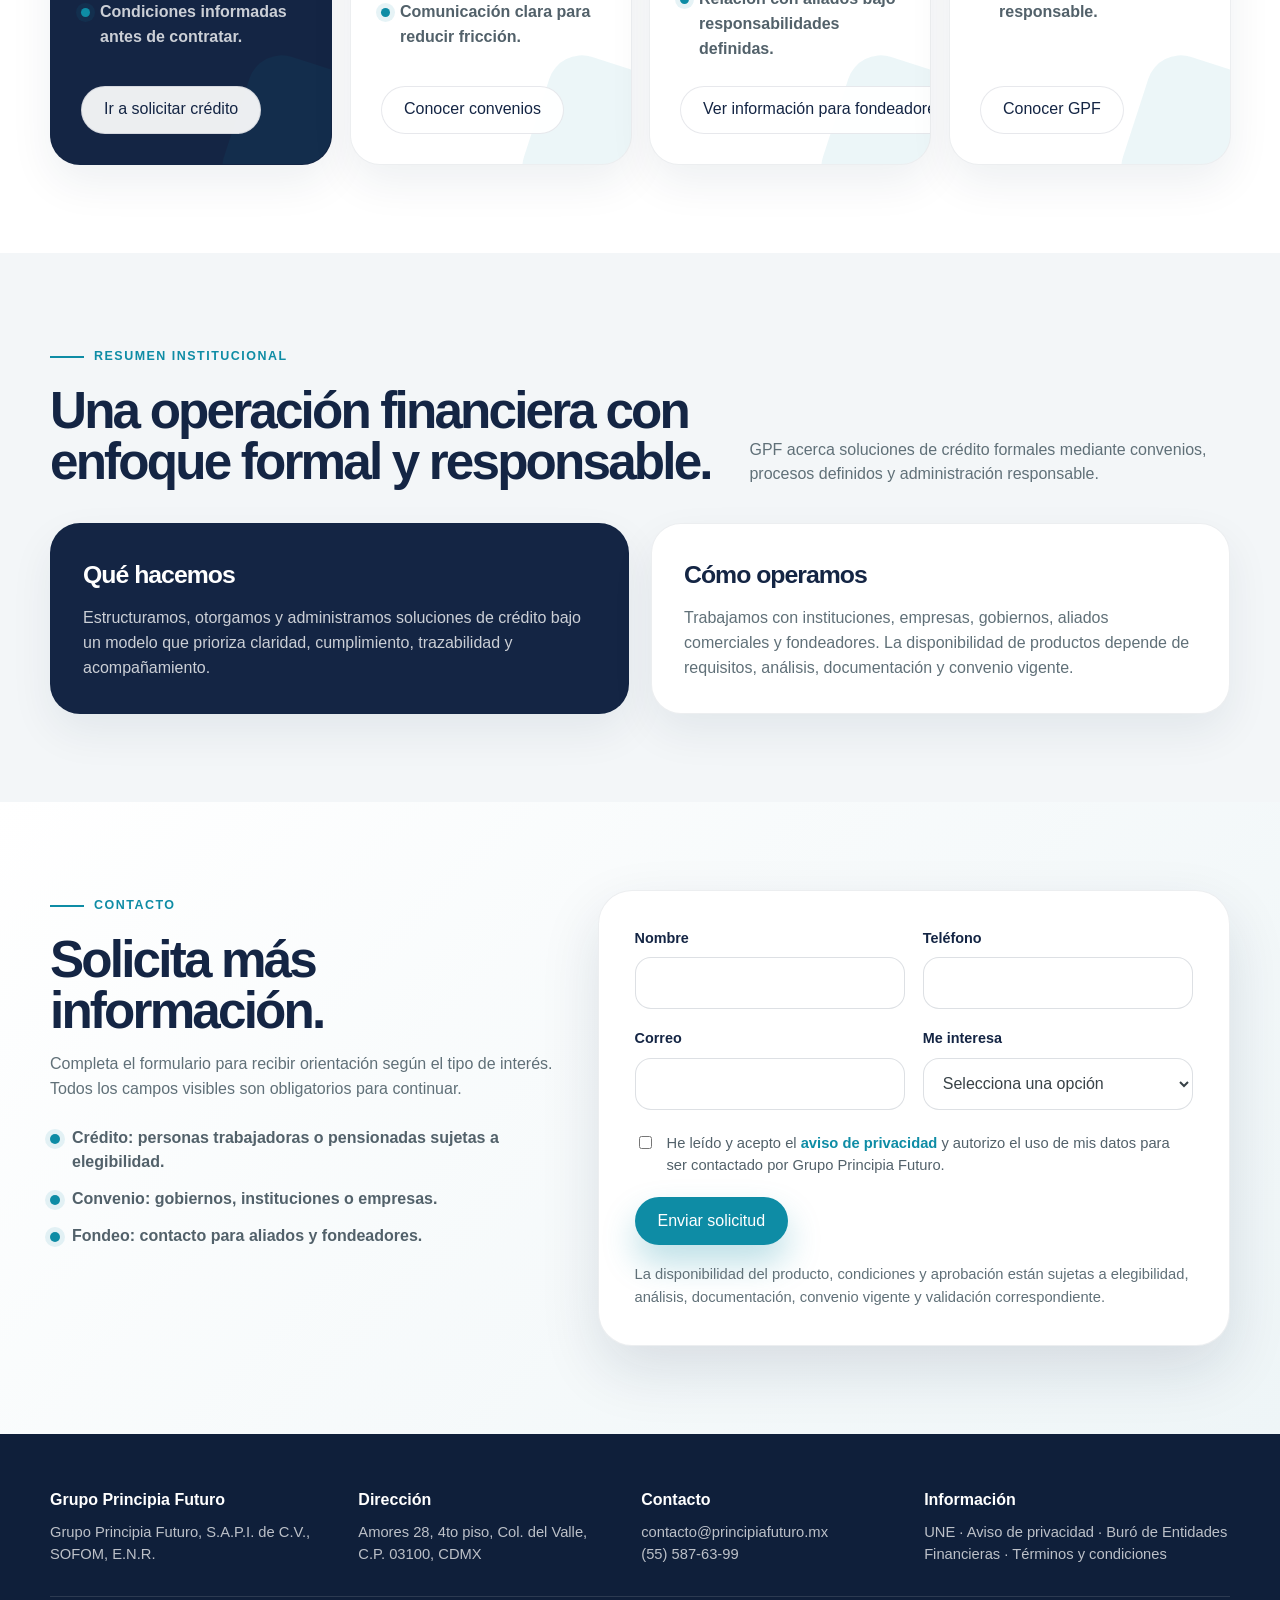
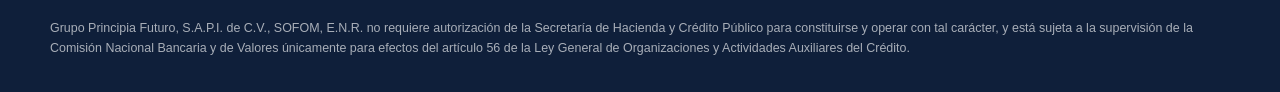
==== commit 81df7d0e: "Corrige órbita estable de perfiles en home" ====
--- a/index.html
+++ b/index.html
@@ -18,7 +18,7 @@
   <link rel="shortcut icon" href="/assets/img/favicon.svg?v=3" type="image/svg+xml" />
   <link rel="stylesheet" href="/assets/css/styles.css" />
   <style>
-    .brand-image{font-size:0;letter-spacing:0;max-width:220px;flex:0 0 auto}.brand-logo{display:block;width:clamp(145px,14vw,190px);height:auto;transition:transform .28s var(--ease),filter .28s var(--ease)}.brand-image:hover .brand-logo{transform:translateY(-2px);filter:drop-shadow(0 14px 24px rgba(20,37,68,.16))}.stakeholder-panel{min-height:500px}.stakeholder-title{margin:0 0 18px;color:#fff;font-size:clamp(1.8rem,3vw,3rem);line-height:1;letter-spacing:-.055em;max-width:560px}.stakeholder-panel p{color:rgba(255,255,255,.78);margin:0}.stakeholder-orbit{--orbit-radius:168px;position:relative;width:min(360px,100%);aspect-ratio:1;margin:36px auto 0;border:1px dashed rgba(255,255,255,.2);border-radius:999px;background:radial-gradient(circle,rgba(14,140,165,.18),rgba(255,255,255,.035) 62%,transparent 63%);overflow:visible}.stakeholder-orbit:before,.stakeholder-orbit:after{content:"";position:absolute;inset:18%;border:1px solid rgba(255,255,255,.12);border-radius:999px}.stakeholder-orbit:after{inset:34%;border-color:rgba(14,140,165,.28);animation:orbitPulse 5s ease-in-out infinite}@keyframes orbitPulse{0%,100%{transform:scale(1);opacity:.78}50%{transform:scale(1.12);opacity:.42}}.stakeholder-core{position:absolute;inset:50% auto auto 50%;transform:translate(-50%,-50%);width:86px;height:86px;border-radius:28px;display:grid;place-items:center;background:var(--turquesa);color:#fff;font-weight:900;letter-spacing:.08em;box-shadow:0 22px 42px rgba(14,140,165,.28);z-index:4}.stakeholder-node{position:absolute;top:50%;left:50%;z-index:3;min-width:112px;min-height:44px;padding:10px 14px;display:inline-flex;align-items:center;justify-content:center;border-radius:999px;background:rgba(255,255,255,.94);color:var(--azul);font-size:.82rem;font-weight:900;box-shadow:0 16px 34px rgba(0,0,0,.16);transition:background .24s var(--ease),color .24s var(--ease),box-shadow .24s var(--ease);animation-duration:34s;animation-timing-function:linear;animation-iteration-count:infinite;will-change:transform}.stakeholder-node span{display:inline-block;animation-duration:34s;animation-timing-function:linear;animation-iteration-count:infinite;will-change:transform}.stakeholder-node:hover{background:var(--turquesa);color:#fff;box-shadow:0 22px 42px rgba(14,140,165,.28);animation-play-state:paused}.stakeholder-node:hover span{animation-play-state:paused}.node-1{animation-name:orbitPersonas}.node-1 span{animation-name:counterPersonas}.node-2{animation-name:orbitInstituciones}.node-2 span{animation-name:counterInstituciones}.node-3{animation-name:orbitFondeadores}.node-3 span{animation-name:counterFondeadores}.node-4{animation-name:orbitAliados}.node-4 span{animation-name:counterAliados}@keyframes orbitPersonas{from{transform:rotate(0deg) translateY(calc(-1 * var(--orbit-radius))) translate(-50%,-50%)}to{transform:rotate(360deg) translateY(calc(-1 * var(--orbit-radius))) translate(-50%,-50%)}}@keyframes counterPersonas{from{transform:rotate(0deg)}to{transform:rotate(-360deg)}}@keyframes orbitInstituciones{from{transform:rotate(90deg) translateY(calc(-1 * var(--orbit-radius))) translate(-50%,-50%)}to{transform:rotate(450deg) translateY(calc(-1 * var(--orbit-radius))) translate(-50%,-50%)}}@keyframes counterInstituciones{from{transform:rotate(-90deg)}to{transform:rotate(-450deg)}}@keyframes orbitFondeadores{from{transform:rotate(180deg) translateY(calc(-1 * var(--orbit-radius))) translate(-50%,-50%)}to{transform:rotate(540deg) translateY(calc(-1 * var(--orbit-radius))) translate(-50%,-50%)}}@keyframes counterFondeadores{from{transform:rotate(-180deg)}to{transform:rotate(-540deg)}}@keyframes orbitAliados{from{transform:rotate(270deg) translateY(calc(-1 * var(--orbit-radius))) translate(-50%,-50%)}to{transform:rotate(630deg) translateY(calc(-1 * var(--orbit-radius))) translate(-50%,-50%)}}@keyframes counterAliados{from{transform:rotate(-270deg)}to{transform:rotate(-630deg)}}.solution-card .btn-card{position:relative;z-index:2}@media(max-width:940px){.brand-logo{width:175px}.stakeholder-panel{min-height:auto}.stakeholder-orbit{--orbit-radius:154px;max-width:330px}}@media(max-width:620px){.brand-logo{width:160px}.stakeholder-title{font-size:clamp(1.8rem,10vw,2.55rem)}.stakeholder-orbit{--orbit-radius:136px;max-width:300px}.stakeholder-node{min-width:96px;font-size:.74rem;padding:9px 12px}}
+    .brand-image{font-size:0;letter-spacing:0;max-width:220px;flex:0 0 auto}.brand-logo{display:block;width:clamp(145px,14vw,190px);height:auto;transition:transform .28s var(--ease),filter .28s var(--ease)}.brand-image:hover .brand-logo{transform:translateY(-2px);filter:drop-shadow(0 14px 24px rgba(20,37,68,.16))}.stakeholder-panel{min-height:500px}.stakeholder-title{margin:0 0 18px;color:#fff;font-size:clamp(1.8rem,3vw,3rem);line-height:1;letter-spacing:-.055em;max-width:560px}.stakeholder-panel p{color:rgba(255,255,255,.78);margin:0}.stakeholder-orbit{--orbit-radius:146px;position:relative;width:min(360px,100%);aspect-ratio:1;margin:36px auto 0;border:1px dashed rgba(255,255,255,.2);border-radius:999px;background:radial-gradient(circle,rgba(14,140,165,.18),rgba(255,255,255,.035) 62%,transparent 63%);overflow:visible}.stakeholder-orbit:before,.stakeholder-orbit:after{content:"";position:absolute;inset:18%;border:1px solid rgba(255,255,255,.12);border-radius:999px}.stakeholder-orbit:after{inset:34%;border-color:rgba(14,140,165,.28);animation:orbitPulse 5s ease-in-out infinite}@keyframes orbitPulse{0%,100%{transform:scale(1);opacity:.78}50%{transform:scale(1.12);opacity:.42}}.stakeholder-core{position:absolute;inset:50% auto auto 50%;transform:translate(-50%,-50%);width:86px;height:86px;border-radius:28px;display:grid;place-items:center;background:var(--turquesa);color:#fff;font-weight:900;letter-spacing:.08em;box-shadow:0 22px 42px rgba(14,140,165,.28);z-index:4}.stakeholder-node{position:absolute;top:50%;left:50%;z-index:3;width:0;height:0;display:block;color:var(--azul);animation-duration:34s;animation-timing-function:linear;animation-iteration-count:infinite;will-change:transform}.stakeholder-node span{position:absolute;top:0;left:0;min-width:112px;min-height:44px;padding:10px 14px;display:inline-flex;align-items:center;justify-content:center;border-radius:999px;background:rgba(255,255,255,.94);color:var(--azul);font-size:.82rem;font-weight:900;box-shadow:0 16px 34px rgba(0,0,0,.16);white-space:nowrap;animation-duration:34s;animation-timing-function:linear;animation-iteration-count:infinite;will-change:transform;transition:background .24s var(--ease),color .24s var(--ease),box-shadow .24s var(--ease)}.stakeholder-node:hover,.stakeholder-node:hover span{animation-play-state:paused}.stakeholder-node:hover span{background:var(--turquesa);color:#fff;box-shadow:0 22px 42px rgba(14,140,165,.28)}.node-1{animation-name:orbitPersonas}.node-1 span{animation-name:counterPersonas}.node-2{animation-name:orbitInstituciones}.node-2 span{animation-name:counterInstituciones}.node-3{animation-name:orbitFondeadores}.node-3 span{animation-name:counterFondeadores}.node-4{animation-name:orbitAliados}.node-4 span{animation-name:counterAliados}@keyframes orbitPersonas{from{transform:rotate(0deg) translateY(calc(-1 * var(--orbit-radius)))}to{transform:rotate(360deg) translateY(calc(-1 * var(--orbit-radius)))}}@keyframes counterPersonas{from{transform:translate(-50%,-50%) rotate(0deg)}to{transform:translate(-50%,-50%) rotate(-360deg)}}@keyframes orbitInstituciones{from{transform:rotate(90deg) translateY(calc(-1 * var(--orbit-radius)))}to{transform:rotate(450deg) translateY(calc(-1 * var(--orbit-radius)))}}@keyframes counterInstituciones{from{transform:translate(-50%,-50%) rotate(-90deg)}to{transform:translate(-50%,-50%) rotate(-450deg)}}@keyframes orbitFondeadores{from{transform:rotate(180deg) translateY(calc(-1 * var(--orbit-radius)))}to{transform:rotate(540deg) translateY(calc(-1 * var(--orbit-radius)))}}@keyframes counterFondeadores{from{transform:translate(-50%,-50%) rotate(-180deg)}to{transform:translate(-50%,-50%) rotate(-540deg)}}@keyframes orbitAliados{from{transform:rotate(270deg) translateY(calc(-1 * var(--orbit-radius)))}to{transform:rotate(630deg) translateY(calc(-1 * var(--orbit-radius)))}}@keyframes counterAliados{from{transform:translate(-50%,-50%) rotate(-270deg)}to{transform:translate(-50%,-50%) rotate(-630deg)}}.solution-card .btn-card{position:relative;z-index:2}@media(max-width:940px){.brand-logo{width:175px}.stakeholder-panel{min-height:auto}.stakeholder-orbit{--orbit-radius:134px;max-width:330px}}@media(max-width:620px){.brand-logo{width:160px}.stakeholder-title{font-size:clamp(1.8rem,10vw,2.55rem)}.stakeholder-orbit{--orbit-radius:120px;max-width:300px}.stakeholder-node span{min-width:96px;font-size:.74rem;padding:9px 12px}}
   </style>
   <script type="application/ld+json">{"@context":"https://schema.org","@type":"FinancialService","name":"Grupo Principia Futuro","legalName":"Grupo Principia Futuro, S.A.P.I. de C.V., SOFOM, E.N.R.","url":"https://principia-ochre.vercel.app/","logo":"https://principia-ochre.vercel.app/assets/img/logo-gpf.svg?v=3","address":{"@type":"PostalAddress","streetAddress":"Amores 28, 4to piso, Col. del Valle","postalCode":"03100","addressLocality":"Ciudad de México","addressCountry":"MX"},"telephone":"+52 55 587-63-99","email":"contacto@principiafuturo.mx"}</script>
 </head>
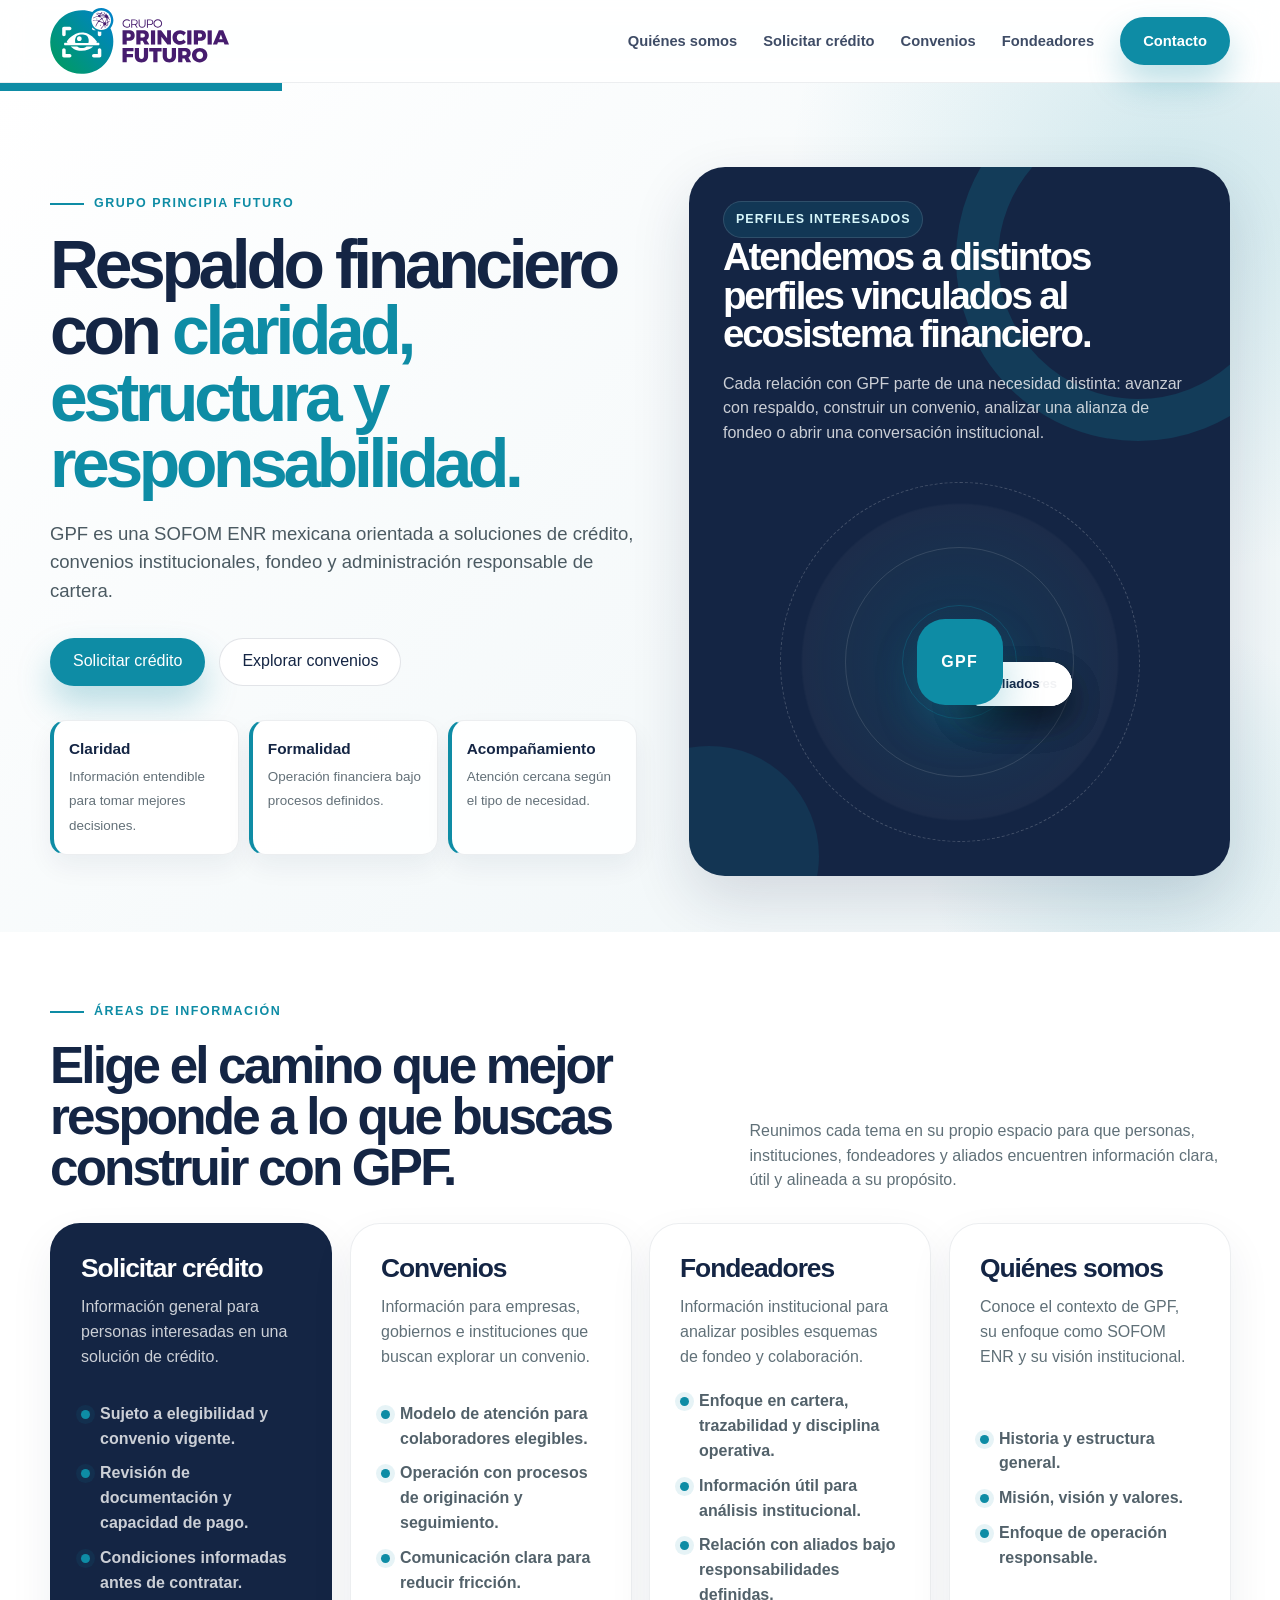
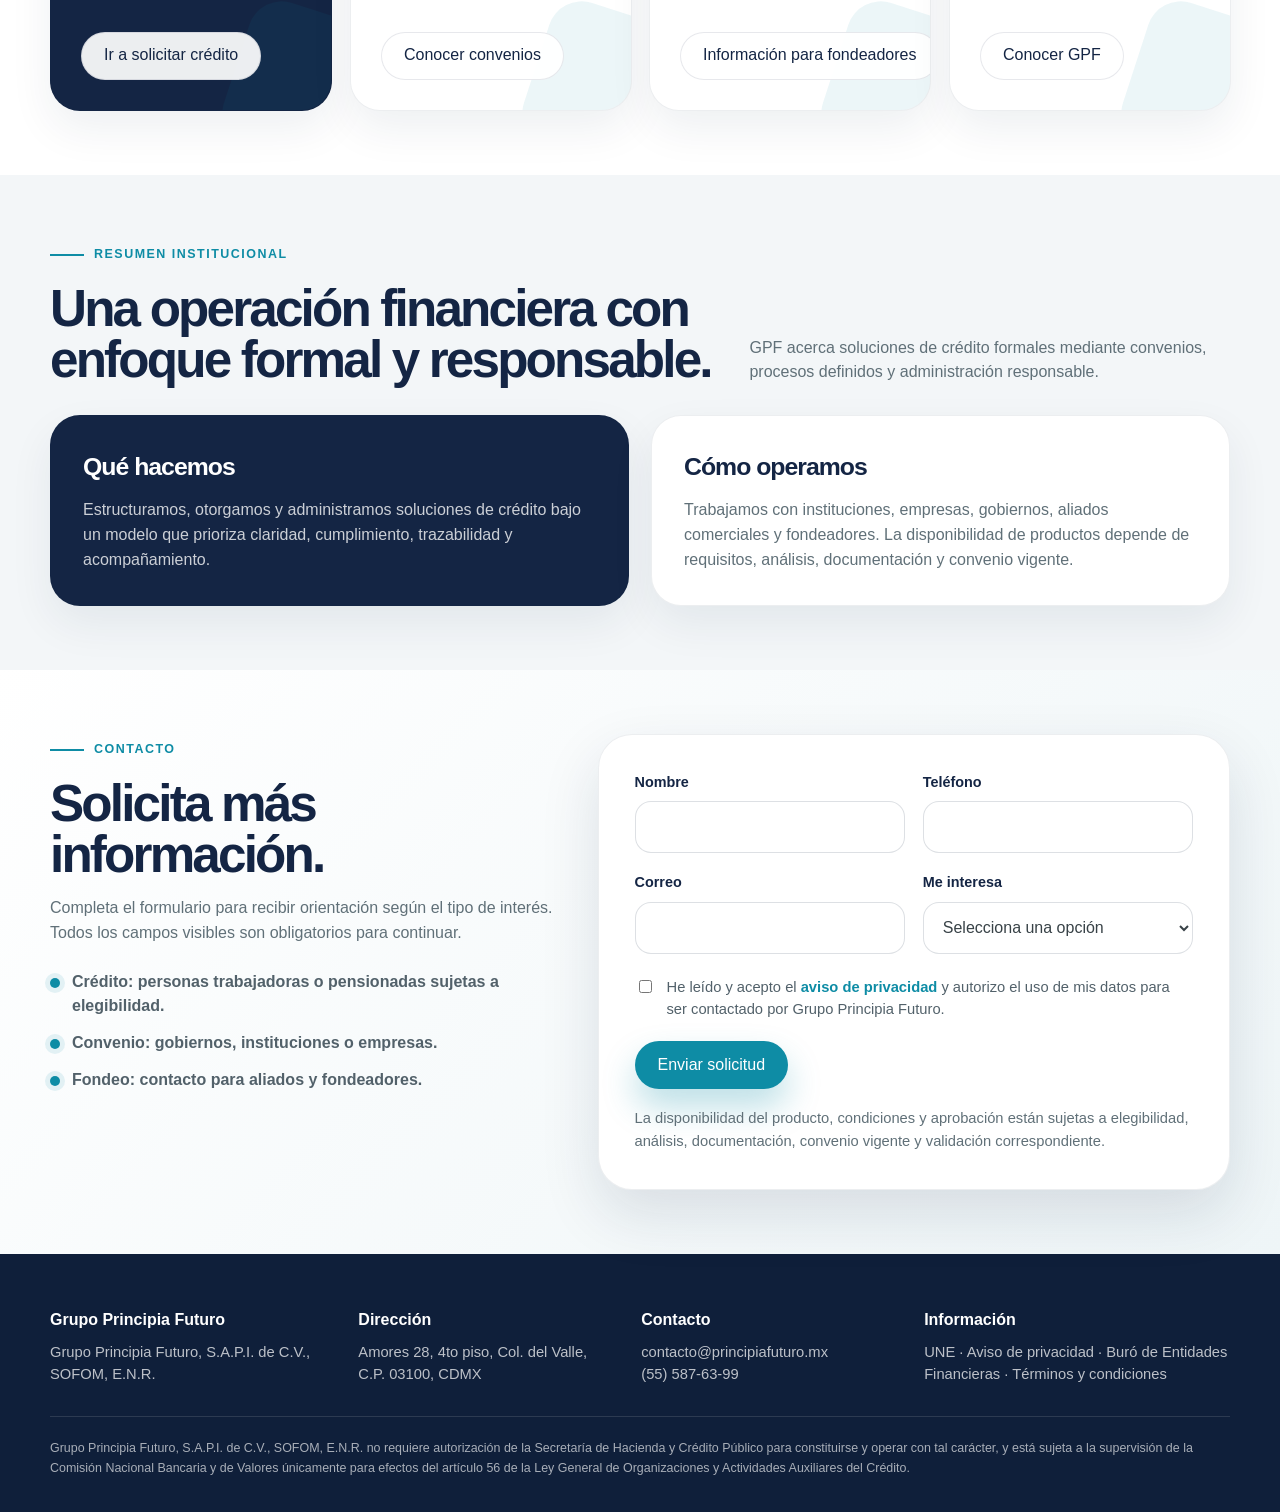
==== commit 34914fe0: "Update index.html" ====
--- a/index.html
+++ b/index.html
@@ -27,7 +27,7 @@
   <header><div class="container nav"><a href="/" class="brand brand-image" aria-label="Grupo Principia Futuro"><img class="brand-logo" src="/assets/img/logo-gpf.svg?v=3" alt="Grupo Principia Futuro" /></a><nav class="menu" aria-label="Navegación principal"><a href="/quienes-somos/">Quiénes somos</a><a href="/solicitar-credito/">Solicitar crédito</a><a href="/convenios/">Convenios</a><a href="/fondeadores/">Fondeadores</a><a href="/contacto/" class="btn btn-primary">Contacto</a></nav></div></header>
   <main id="inicio">
     <section class="hero"><div class="container hero-grid"><div class="reveal is-visible"><span class="eyebrow">Grupo Principia Futuro</span><h1>Respaldo financiero con <span>claridad, estructura y responsabilidad.</span></h1><p class="lead">GPF es una SOFOM ENR mexicana orientada a soluciones de crédito, convenios institucionales, fondeo y administración responsable de cartera.</p><div class="hero-actions"><a class="btn btn-primary" href="/solicitar-credito/">Solicitar crédito</a><a class="btn btn-secondary" href="/convenios/">Explorar convenios</a></div><div class="trust-strip" aria-label="Principios de servicio"><div class="trust-item reveal" data-delay="1"><strong>Claridad</strong><span>Información entendible para tomar mejores decisiones.</span></div><div class="trust-item reveal" data-delay="2"><strong>Formalidad</strong><span>Operación financiera bajo procesos definidos.</span></div><div class="trust-item reveal" data-delay="3"><strong>Acompañamiento</strong><span>Atención cercana según el tipo de necesidad.</span></div></div></div><aside class="hero-card stakeholder-panel reveal tilt-card" data-delay="1" aria-label="Perfiles interesados en Grupo Principia Futuro"><div class="card-content"><span class="label">Perfiles interesados</span><h2 class="stakeholder-title">Atendemos a distintos perfiles vinculados al ecosistema financiero.</h2><p>Cada relación con GPF parte de una necesidad distinta: avanzar con respaldo, construir un convenio, analizar una alianza de fondeo o abrir una conversación institucional.</p><div class="stakeholder-orbit" aria-label="Ecosistema de atención GPF"><div class="stakeholder-core">GPF</div><a class="stakeholder-node node-1" href="/solicitar-credito/"><span>Personas</span></a><a class="stakeholder-node node-2" href="/convenios/"><span>Instituciones</span></a><a class="stakeholder-node node-3" href="/fondeadores/"><span>Fondeadores</span></a><a class="stakeholder-node node-4" href="/contacto/"><span>Aliados</span></a></div></div></aside></div></section>
-    <section id="rutas" class="solutions"><div class="container"><div class="section-head reveal"><div><span class="eyebrow">Áreas de información</span><h2>Elige el camino que mejor responde a lo que buscas construir con GPF.</h2></div><p>Reunimos cada tema en su propio espacio para que personas, instituciones, fondeadores y aliados encuentren información clara, útil y alineada a su propósito.</p></div><div class="solution-grid"><article class="solution-card featured reveal tilt-card"><div><h3>Solicitar crédito</h3><p>Información general para personas interesadas en una solución de crédito.</p></div><ul><li>Sujeto a elegibilidad y convenio vigente.</li><li>Revisión de documentación y capacidad de pago.</li><li>Condiciones informadas antes de contratar.</li></ul><a class="btn btn-card" href="/solicitar-credito/">Ir a solicitar crédito</a></article><article class="solution-card reveal tilt-card" data-delay="1"><div><h3>Convenios</h3><p>Información para empresas, gobiernos e instituciones que buscan explorar un convenio.</p></div><ul><li>Modelo de atención para colaboradores elegibles.</li><li>Operación con procesos de originación y seguimiento.</li><li>Comunicación clara para reducir fricción.</li></ul><a class="btn btn-card" href="/convenios/">Conocer convenios</a></article><article class="solution-card reveal tilt-card" data-delay="2"><div><h3>Fondeadores</h3><p>Información institucional para analizar posibles esquemas de fondeo y colaboración.</p></div><ul><li>Enfoque en cartera, trazabilidad y disciplina operativa.</li><li>Información útil para análisis institucional.</li><li>Relación con aliados bajo responsabilidades definidas.</li></ul><a class="btn btn-card" href="/fondeadores/">Ver información para fondeadores</a></article><article class="solution-card reveal tilt-card" data-delay="3"><div><h3>Quiénes somos</h3><p>Conoce el contexto de GPF, su enfoque como SOFOM ENR y su visión institucional.</p></div><ul><li>Historia y estructura general.</li><li>Misión, visión y valores.</li><li>Enfoque de operación responsable.</li></ul><a class="btn btn-card" href="/quienes-somos/">Conocer GPF</a></article></div></div></section>
+    <section id="rutas" class="solutions"><div class="container"><div class="section-head reveal"><div><span class="eyebrow">Áreas de información</span><h2>Elige el camino que mejor responde a lo que buscas construir con GPF.</h2></div><p>Reunimos cada tema en su propio espacio para que personas, instituciones, fondeadores y aliados encuentren información clara, útil y alineada a su propósito.</p></div><div class="solution-grid"><article class="solution-card featured reveal tilt-card"><div><h3>Solicitar crédito</h3><p>Información general para personas interesadas en una solución de crédito.</p></div><ul><li>Sujeto a elegibilidad y convenio vigente.</li><li>Revisión de documentación y capacidad de pago.</li><li>Condiciones informadas antes de contratar.</li></ul><a class="btn btn-card" href="/solicitar-credito/">Ir a solicitar crédito</a></article><article class="solution-card reveal tilt-card" data-delay="1"><div><h3>Convenios</h3><p>Información para empresas, gobiernos e instituciones que buscan explorar un convenio.</p></div><ul><li>Modelo de atención para colaboradores elegibles.</li><li>Operación con procesos de originación y seguimiento.</li><li>Comunicación clara para reducir fricción.</li></ul><a class="btn btn-card" href="/convenios/">Conocer convenios</a></article><article class="solution-card reveal tilt-card" data-delay="2"><div><h3>Fondeadores</h3><p>Información institucional para analizar posibles esquemas de fondeo y colaboración.</p></div><ul><li>Enfoque en cartera, trazabilidad y disciplina operativa.</li><li>Información útil para análisis institucional.</li><li>Relación con aliados bajo responsabilidades definidas.</li></ul><a class="btn btn-card" href="/fondeadores/">Información para fondeadores</a></article><article class="solution-card reveal tilt-card" data-delay="3"><div><h3>Quiénes somos</h3><p>Conoce el contexto de GPF, su enfoque como SOFOM ENR y su visión institucional.</p></div><ul><li>Historia y estructura general.</li><li>Misión, visión y valores.</li><li>Enfoque de operación responsable.</li></ul><a class="btn btn-card" href="/quienes-somos/">Conocer GPF</a></article></div></div></section>
     <section id="resumen"><div class="container"><div class="section-head reveal"><div><span class="eyebrow">Resumen institucional</span><h2>Una operación financiera con enfoque formal y responsable.</h2></div><p>GPF acerca soluciones de crédito formales mediante convenios, procesos definidos y administración responsable.</p></div><div class="about-grid"><article class="panel panel-dark reveal tilt-card"><h3>Qué hacemos</h3><p>Estructuramos, otorgamos y administramos soluciones de crédito bajo un modelo que prioriza claridad, cumplimiento, trazabilidad y acompañamiento.</p></article><article class="panel reveal tilt-card" data-delay="1"><h3>Cómo operamos</h3><p>Trabajamos con instituciones, empresas, gobiernos, aliados comerciales y fondeadores. La disponibilidad de productos depende de requisitos, análisis, documentación y convenio vigente.</p></article></div></div></section>
     <section id="formulario" class="form-section"><div class="container form-shell"><div class="form-intro reveal"><span class="eyebrow">Contacto</span><h2>Solicita más información.</h2><p>Completa el formulario para recibir orientación según el tipo de interés. Todos los campos visibles son obligatorios para continuar.</p><ul class="form-intro-list"><li>Crédito: personas trabajadoras o pensionadas sujetas a elegibilidad.</li><li>Convenio: gobiernos, instituciones o empresas.</li><li>Fondeo: contacto para aliados y fondeadores.</li></ul></div><form class="lead-form reveal" id="leadForm" action="#" method="post" novalidate><div class="form-grid"><div class="field"><label for="nombre">Nombre</label><input type="text" id="nombre" name="nombre" autocomplete="name" required /></div><div class="field"><label for="telefono">Teléfono</label><input type="tel" id="telefono" name="telefono" autocomplete="tel" inputmode="tel" required /></div><div class="field"><label for="correo">Correo</label><input type="email" id="correo" name="correo" autocomplete="email" required /></div><div class="field"><label for="interes">Me interesa</label><select id="interes" name="interes" required><option value="" selected disabled>Selecciona una opción</option><option value="Ser cliente">Solicitar crédito</option><option value="Convenio">Convenio</option><option value="Fondeo">Fondeo</option><option value="Contacto general">Contacto general</option></select></div><div class="field conditional-field full" id="clienteField"><label for="tipoCliente">Tipo de cliente</label><select id="tipoCliente" name="tipo_cliente"><option value="" selected disabled>Selecciona una opción</option><option value="Trabajador">Trabajador</option><option value="Pensionado">Pensionado</option></select></div><div class="field conditional-field full" id="convenioField"><label for="tipoConvenio">Tipo de convenio</label><select id="tipoConvenio" name="tipo_convenio"><option value="" selected disabled>Selecciona una opción</option><option value="Gobierno">Gobierno</option><option value="Privado">Privado</option></select></div></div><label class="privacy"><input type="checkbox" id="privacidad" name="privacidad" required /><span>He leído y acepto el <a href="#" aria-label="Aviso de privacidad">aviso de privacidad</a> y autorizo el uso de mis datos para ser contactado por Grupo Principia Futuro.</span></label><button class="btn btn-primary" type="submit">Enviar solicitud</button><p class="form-note">La disponibilidad del producto, condiciones y aprobación están sujetas a elegibilidad, análisis, documentación, convenio vigente y validación correspondiente.</p><div class="form-status" id="formStatus" role="status" aria-live="polite">Gracias. Tu información quedó lista para enviarse cuando el formulario se conecte al sistema correspondiente.</div></form></div></section>
   </main>
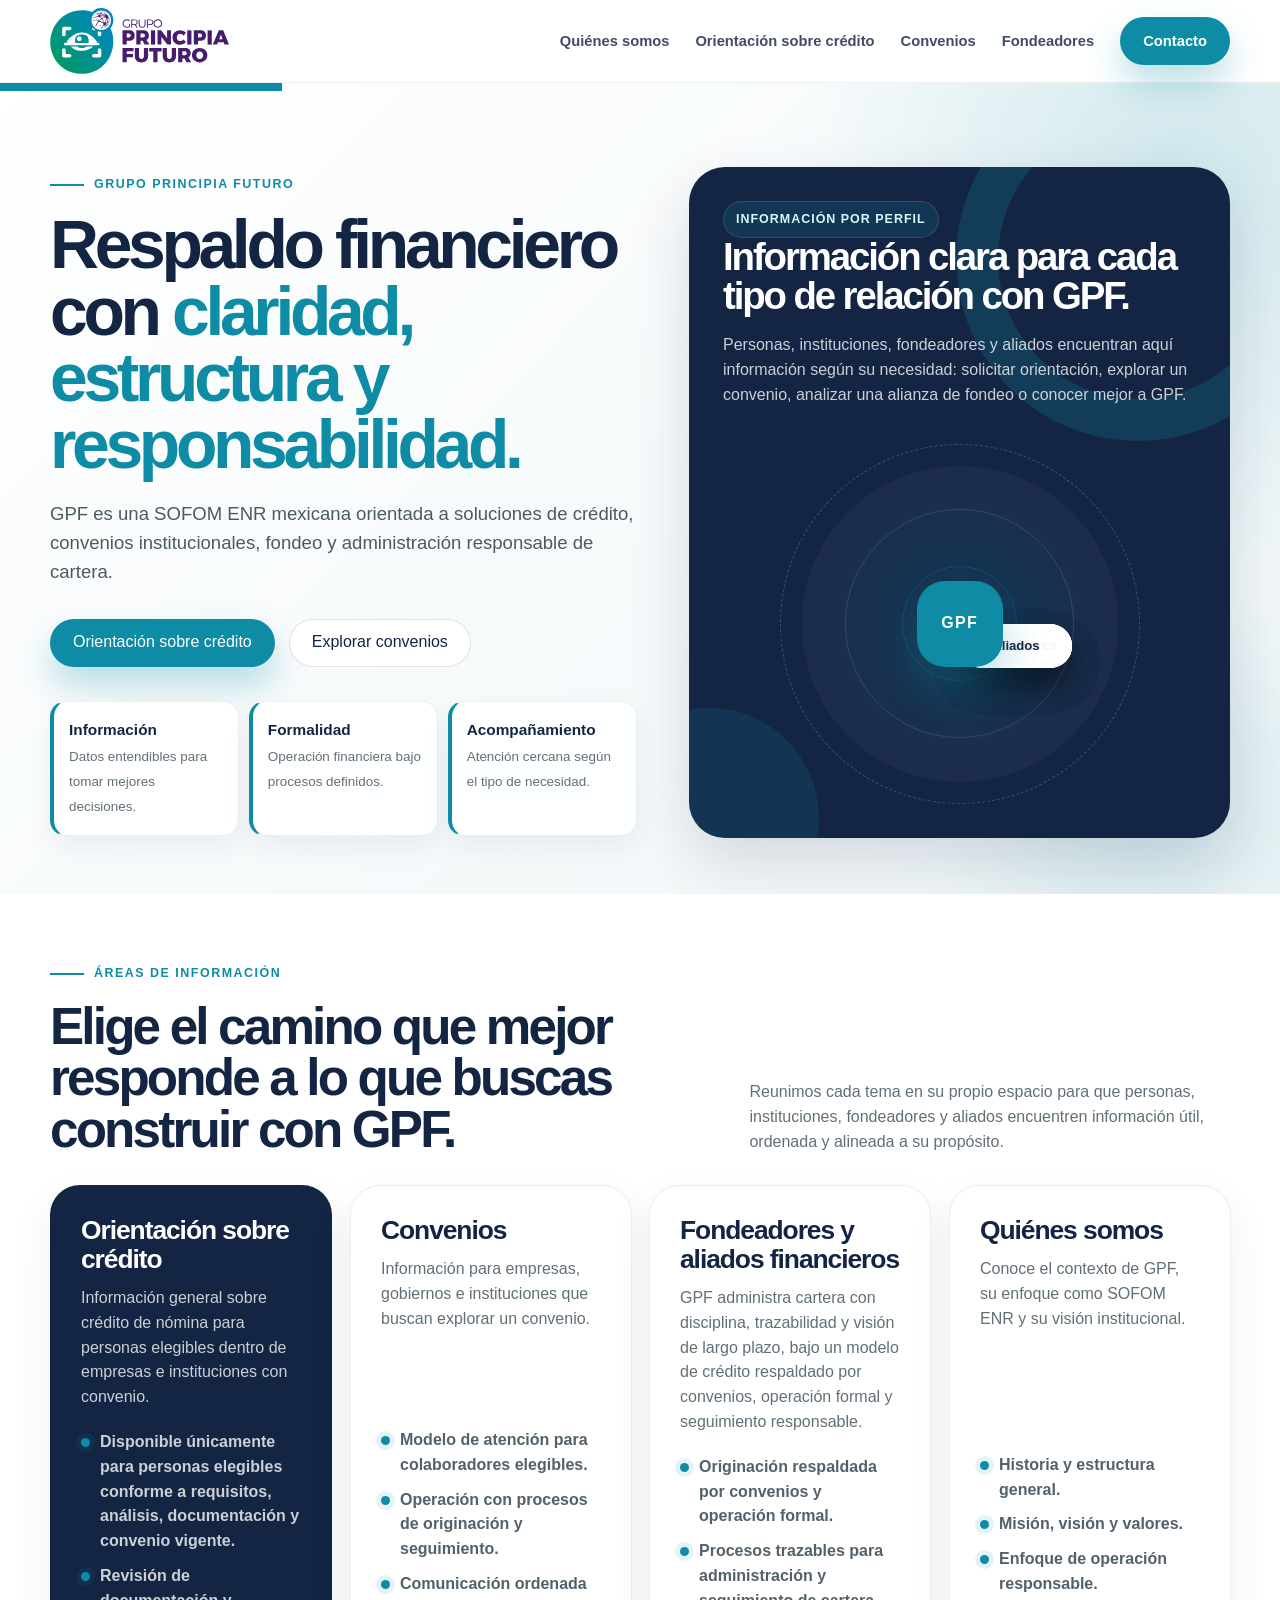
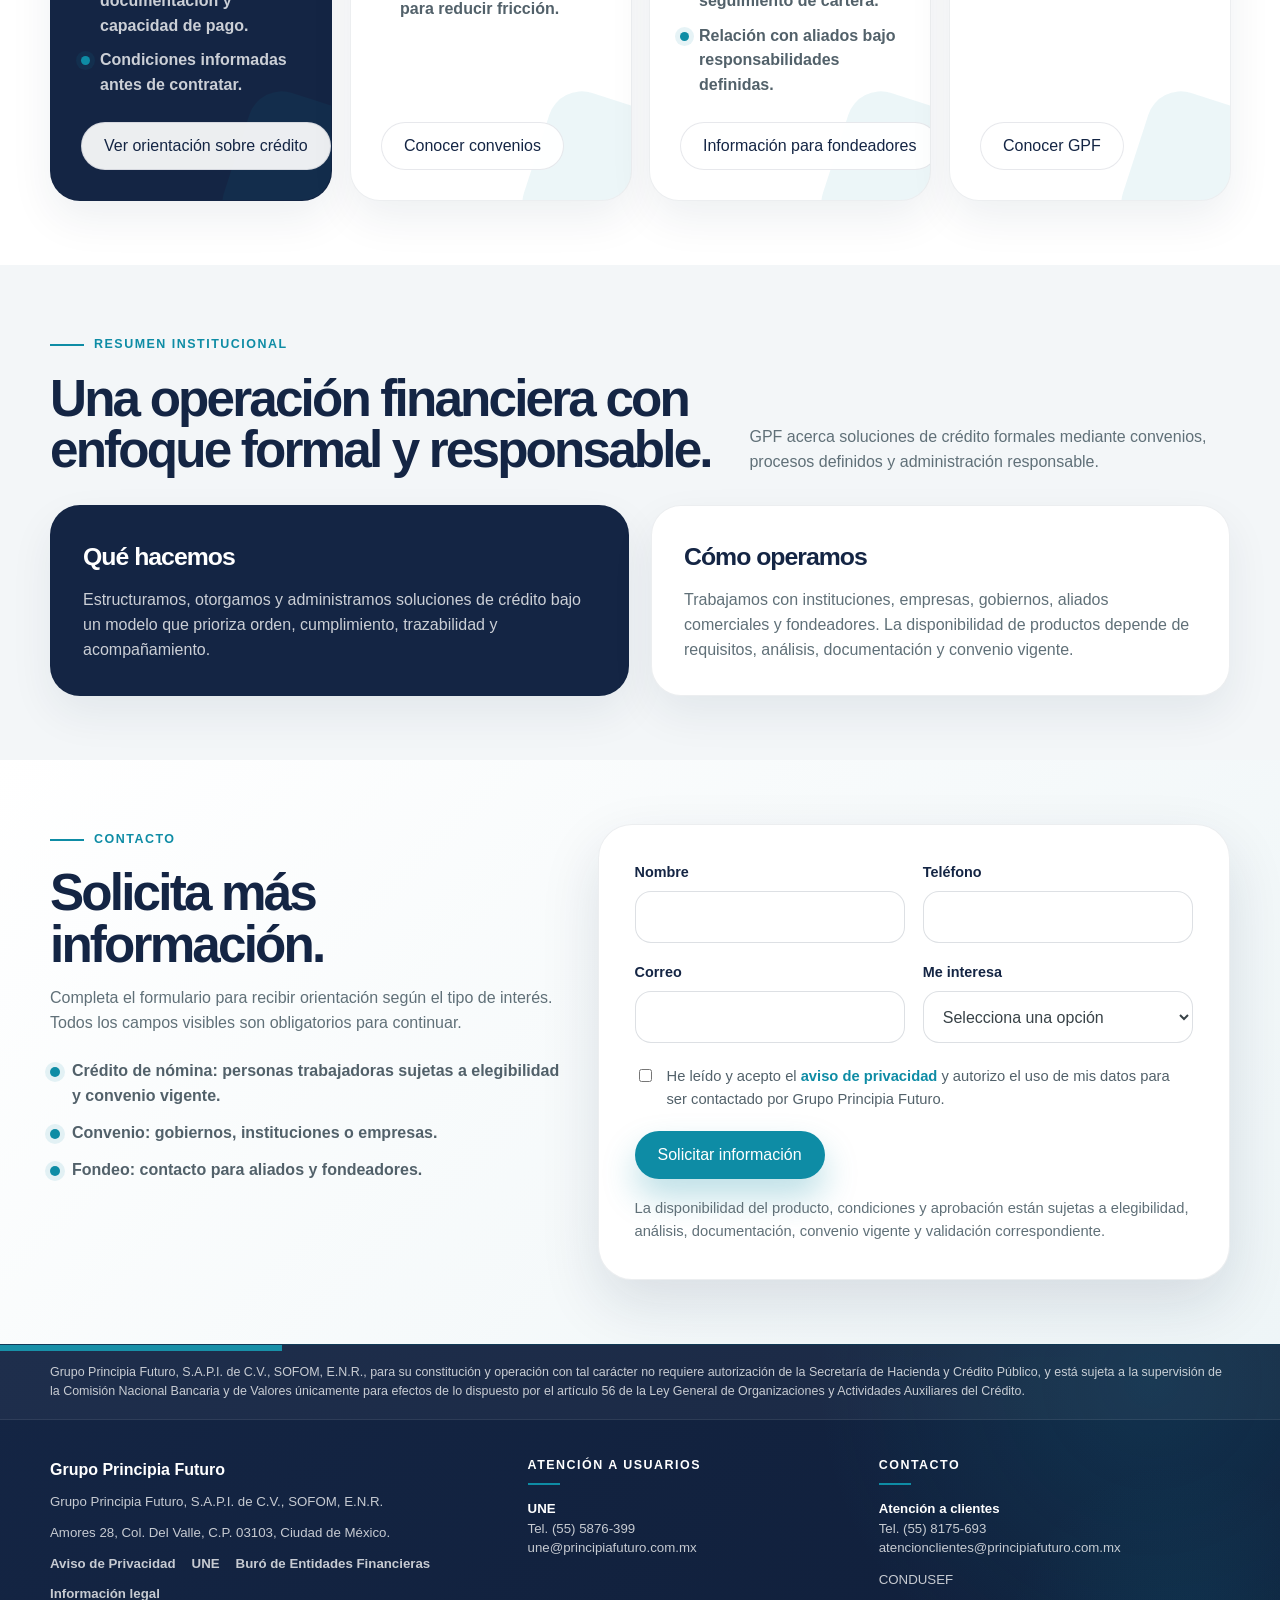
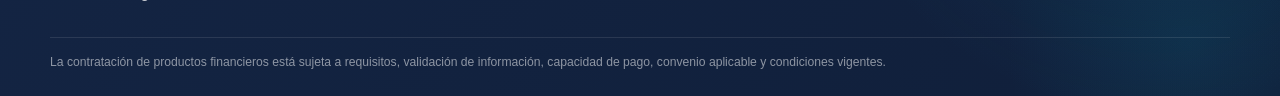
==== commit ae63b13d: "Ajustar mensajes de la home" ====
--- a/index.html
+++ b/index.html
@@ -4,13 +4,13 @@
   <meta charset="UTF-8" />
   <meta name="viewport" content="width=device-width, initial-scale=1.0" />
   <title>Grupo Principia Futuro | SOFOM ENR en México</title>
-  <meta name="description" content="Grupo Principia Futuro, S.A.P.I. de C.V., SOFOM, E.N.R. Soluciones de crédito, convenios institucionales, fondeo y administración responsable de cartera." />
+  <meta name="description" content="Grupo Principia Futuro, S.A.P.I. de C.V., SOFOM, E.N.R. Crédito de nómina, convenios institucionales, fondeo y administración responsable de cartera." />
   <meta name="robots" content="index, follow" />
   <link rel="canonical" href="https://principia-ochre.vercel.app/" />
   <meta property="og:type" content="website" />
   <meta property="og:locale" content="es_MX" />
   <meta property="og:title" content="Grupo Principia Futuro | SOFOM ENR en México" />
-  <meta property="og:description" content="SOFOM ENR mexicana enfocada en crédito, convenios institucionales, fondeo y administración responsable de cartera." />
+  <meta property="og:description" content="SOFOM ENR mexicana enfocada en crédito de nómina, convenios institucionales, fondeo y administración responsable de cartera." />
   <meta property="og:url" content="https://principia-ochre.vercel.app/" />
   <meta property="og:image" content="https://principia-ochre.vercel.app/assets/img/logo-gpf.svg?v=3" />
   <meta name="twitter:card" content="summary_large_image" />
@@ -24,14 +24,14 @@
 </head>
 <body>
   <div class="ambient ambient-one" data-depth="0.08"></div><div class="ambient ambient-two" data-depth="0.14"></div><div class="ambient ambient-three" data-depth="0.06"></div>
-  <header><div class="container nav"><a href="/" class="brand brand-image" aria-label="Grupo Principia Futuro"><img class="brand-logo" src="/assets/img/logo-gpf.svg?v=3" alt="Grupo Principia Futuro" /></a><nav class="menu" aria-label="Navegación principal"><a href="/quienes-somos/">Quiénes somos</a><a href="/solicitar-credito/">Solicitar crédito</a><a href="/convenios/">Convenios</a><a href="/fondeadores/">Fondeadores</a><a href="/contacto/" class="btn btn-primary">Contacto</a></nav></div></header>
+  <header><div class="container nav"><a href="/" class="brand brand-image" aria-label="Grupo Principia Futuro"><img class="brand-logo" src="/assets/img/logo-gpf.svg?v=3" alt="Grupo Principia Futuro" /></a><nav class="menu" aria-label="Navegación principal"><a href="/quienes-somos/">Quiénes somos</a><a href="/solicitar-credito/">Orientación sobre crédito</a><a href="/convenios/">Convenios</a><a href="/fondeadores/">Fondeadores</a><a href="/contacto/" class="btn btn-primary">Contacto</a></nav></div></header>
   <main id="inicio">
-    <section class="hero"><div class="container hero-grid"><div class="reveal is-visible"><span class="eyebrow">Grupo Principia Futuro</span><h1>Respaldo financiero con <span>claridad, estructura y responsabilidad.</span></h1><p class="lead">GPF es una SOFOM ENR mexicana orientada a soluciones de crédito, convenios institucionales, fondeo y administración responsable de cartera.</p><div class="hero-actions"><a class="btn btn-primary" href="/solicitar-credito/">Solicitar crédito</a><a class="btn btn-secondary" href="/convenios/">Explorar convenios</a></div><div class="trust-strip" aria-label="Principios de servicio"><div class="trust-item reveal" data-delay="1"><strong>Claridad</strong><span>Información entendible para tomar mejores decisiones.</span></div><div class="trust-item reveal" data-delay="2"><strong>Formalidad</strong><span>Operación financiera bajo procesos definidos.</span></div><div class="trust-item reveal" data-delay="3"><strong>Acompañamiento</strong><span>Atención cercana según el tipo de necesidad.</span></div></div></div><aside class="hero-card stakeholder-panel reveal tilt-card" data-delay="1" aria-label="Perfiles interesados en Grupo Principia Futuro"><div class="card-content"><span class="label">Perfiles interesados</span><h2 class="stakeholder-title">Atendemos a distintos perfiles vinculados al ecosistema financiero.</h2><p>Cada relación con GPF parte de una necesidad distinta: avanzar con respaldo, construir un convenio, analizar una alianza de fondeo o abrir una conversación institucional.</p><div class="stakeholder-orbit" aria-label="Ecosistema de atención GPF"><div class="stakeholder-core">GPF</div><a class="stakeholder-node node-1" href="/solicitar-credito/"><span>Personas</span></a><a class="stakeholder-node node-2" href="/convenios/"><span>Instituciones</span></a><a class="stakeholder-node node-3" href="/fondeadores/"><span>Fondeadores</span></a><a class="stakeholder-node node-4" href="/contacto/"><span>Aliados</span></a></div></div></aside></div></section>
-    <section id="rutas" class="solutions"><div class="container"><div class="section-head reveal"><div><span class="eyebrow">Áreas de información</span><h2>Elige el camino que mejor responde a lo que buscas construir con GPF.</h2></div><p>Reunimos cada tema en su propio espacio para que personas, instituciones, fondeadores y aliados encuentren información clara, útil y alineada a su propósito.</p></div><div class="solution-grid"><article class="solution-card featured reveal tilt-card"><div><h3>Solicitar crédito</h3><p>Información general para personas interesadas en una solución de crédito.</p></div><ul><li>Sujeto a elegibilidad y convenio vigente.</li><li>Revisión de documentación y capacidad de pago.</li><li>Condiciones informadas antes de contratar.</li></ul><a class="btn btn-card" href="/solicitar-credito/">Ir a solicitar crédito</a></article><article class="solution-card reveal tilt-card" data-delay="1"><div><h3>Convenios</h3><p>Información para empresas, gobiernos e instituciones que buscan explorar un convenio.</p></div><ul><li>Modelo de atención para colaboradores elegibles.</li><li>Operación con procesos de originación y seguimiento.</li><li>Comunicación clara para reducir fricción.</li></ul><a class="btn btn-card" href="/convenios/">Conocer convenios</a></article><article class="solution-card reveal tilt-card" data-delay="2"><div><h3>Fondeadores</h3><p>Información institucional para analizar posibles esquemas de fondeo y colaboración.</p></div><ul><li>Enfoque en cartera, trazabilidad y disciplina operativa.</li><li>Información útil para análisis institucional.</li><li>Relación con aliados bajo responsabilidades definidas.</li></ul><a class="btn btn-card" href="/fondeadores/">Información para fondeadores</a></article><article class="solution-card reveal tilt-card" data-delay="3"><div><h3>Quiénes somos</h3><p>Conoce el contexto de GPF, su enfoque como SOFOM ENR y su visión institucional.</p></div><ul><li>Historia y estructura general.</li><li>Misión, visión y valores.</li><li>Enfoque de operación responsable.</li></ul><a class="btn btn-card" href="/quienes-somos/">Conocer GPF</a></article></div></div></section>
-    <section id="resumen"><div class="container"><div class="section-head reveal"><div><span class="eyebrow">Resumen institucional</span><h2>Una operación financiera con enfoque formal y responsable.</h2></div><p>GPF acerca soluciones de crédito formales mediante convenios, procesos definidos y administración responsable.</p></div><div class="about-grid"><article class="panel panel-dark reveal tilt-card"><h3>Qué hacemos</h3><p>Estructuramos, otorgamos y administramos soluciones de crédito bajo un modelo que prioriza claridad, cumplimiento, trazabilidad y acompañamiento.</p></article><article class="panel reveal tilt-card" data-delay="1"><h3>Cómo operamos</h3><p>Trabajamos con instituciones, empresas, gobiernos, aliados comerciales y fondeadores. La disponibilidad de productos depende de requisitos, análisis, documentación y convenio vigente.</p></article></div></div></section>
-    <section id="formulario" class="form-section"><div class="container form-shell"><div class="form-intro reveal"><span class="eyebrow">Contacto</span><h2>Solicita más información.</h2><p>Completa el formulario para recibir orientación según el tipo de interés. Todos los campos visibles son obligatorios para continuar.</p><ul class="form-intro-list"><li>Crédito: personas trabajadoras o pensionadas sujetas a elegibilidad.</li><li>Convenio: gobiernos, instituciones o empresas.</li><li>Fondeo: contacto para aliados y fondeadores.</li></ul></div><form class="lead-form reveal" id="leadForm" action="#" method="post" novalidate><div class="form-grid"><div class="field"><label for="nombre">Nombre</label><input type="text" id="nombre" name="nombre" autocomplete="name" required /></div><div class="field"><label for="telefono">Teléfono</label><input type="tel" id="telefono" name="telefono" autocomplete="tel" inputmode="tel" required /></div><div class="field"><label for="correo">Correo</label><input type="email" id="correo" name="correo" autocomplete="email" required /></div><div class="field"><label for="interes">Me interesa</label><select id="interes" name="interes" required><option value="" selected disabled>Selecciona una opción</option><option value="Ser cliente">Solicitar crédito</option><option value="Convenio">Convenio</option><option value="Fondeo">Fondeo</option><option value="Contacto general">Contacto general</option></select></div><div class="field conditional-field full" id="clienteField"><label for="tipoCliente">Tipo de cliente</label><select id="tipoCliente" name="tipo_cliente"><option value="" selected disabled>Selecciona una opción</option><option value="Trabajador">Trabajador</option><option value="Pensionado">Pensionado</option></select></div><div class="field conditional-field full" id="convenioField"><label for="tipoConvenio">Tipo de convenio</label><select id="tipoConvenio" name="tipo_convenio"><option value="" selected disabled>Selecciona una opción</option><option value="Gobierno">Gobierno</option><option value="Privado">Privado</option></select></div></div><label class="privacy"><input type="checkbox" id="privacidad" name="privacidad" required /><span>He leído y acepto el <a href="#" aria-label="Aviso de privacidad">aviso de privacidad</a> y autorizo el uso de mis datos para ser contactado por Grupo Principia Futuro.</span></label><button class="btn btn-primary" type="submit">Enviar solicitud</button><p class="form-note">La disponibilidad del producto, condiciones y aprobación están sujetas a elegibilidad, análisis, documentación, convenio vigente y validación correspondiente.</p><div class="form-status" id="formStatus" role="status" aria-live="polite">Gracias. Tu información quedó lista para enviarse cuando el formulario se conecte al sistema correspondiente.</div></form></div></section>
+    <section class="hero"><div class="container hero-grid"><div class="reveal is-visible"><span class="eyebrow">Grupo Principia Futuro</span><h1>Respaldo financiero con <span>claridad, estructura y responsabilidad.</span></h1><p class="lead">GPF es una SOFOM ENR mexicana orientada a soluciones de crédito, convenios institucionales, fondeo y administración responsable de cartera.</p><div class="hero-actions"><a class="btn btn-primary" href="/solicitar-credito/">Orientación sobre crédito</a><a class="btn btn-secondary" href="/convenios/">Explorar convenios</a></div><div class="trust-strip" aria-label="Principios de servicio"><div class="trust-item reveal" data-delay="1"><strong>Información</strong><span>Datos entendibles para tomar mejores decisiones.</span></div><div class="trust-item reveal" data-delay="2"><strong>Formalidad</strong><span>Operación financiera bajo procesos definidos.</span></div><div class="trust-item reveal" data-delay="3"><strong>Acompañamiento</strong><span>Atención cercana según el tipo de necesidad.</span></div></div></div><aside class="hero-card stakeholder-panel reveal tilt-card" data-delay="1" aria-label="Perfiles interesados en Grupo Principia Futuro"><div class="card-content"><span class="label">Información por perfil</span><h2 class="stakeholder-title">Información clara para cada tipo de relación con GPF.</h2><p>Personas, instituciones, fondeadores y aliados encuentran aquí información según su necesidad: solicitar orientación, explorar un convenio, analizar una alianza de fondeo o conocer mejor a GPF.</p><div class="stakeholder-orbit" aria-label="Ecosistema de atención GPF"><div class="stakeholder-core">GPF</div><a class="stakeholder-node node-1" href="/solicitar-credito/"><span>Personas</span></a><a class="stakeholder-node node-2" href="/convenios/"><span>Instituciones</span></a><a class="stakeholder-node node-3" href="/fondeadores/"><span>Fondeadores</span></a><a class="stakeholder-node node-4" href="/contacto/"><span>Aliados</span></a></div></div></aside></div></section>
+    <section id="rutas" class="solutions"><div class="container"><div class="section-head reveal"><div><span class="eyebrow">Áreas de información</span><h2>Elige el camino que mejor responde a lo que buscas construir con GPF.</h2></div><p>Reunimos cada tema en su propio espacio para que personas, instituciones, fondeadores y aliados encuentren información útil, ordenada y alineada a su propósito.</p></div><div class="solution-grid"><article class="solution-card featured reveal tilt-card"><div><h3>Orientación sobre crédito</h3><p>Información general sobre crédito de nómina para personas elegibles dentro de empresas e instituciones con convenio.</p></div><ul><li>Disponible únicamente para personas elegibles conforme a requisitos, análisis, documentación y convenio vigente.</li><li>Revisión de documentación y capacidad de pago.</li><li>Condiciones informadas antes de contratar.</li></ul><a class="btn btn-card" href="/solicitar-credito/">Ver orientación sobre crédito</a></article><article class="solution-card reveal tilt-card" data-delay="1"><div><h3>Convenios</h3><p>Información para empresas, gobiernos e instituciones que buscan explorar un convenio.</p></div><ul><li>Modelo de atención para colaboradores elegibles.</li><li>Operación con procesos de originación y seguimiento.</li><li>Comunicación ordenada para reducir fricción.</li></ul><a class="btn btn-card" href="/convenios/">Conocer convenios</a></article><article class="solution-card reveal tilt-card" data-delay="2"><div><h3>Fondeadores y aliados financieros</h3><p>GPF administra cartera con disciplina, trazabilidad y visión de largo plazo, bajo un modelo de crédito respaldado por convenios, operación formal y seguimiento responsable.</p></div><ul><li>Originación respaldada por convenios y operación formal.</li><li>Procesos trazables para administración y seguimiento de cartera.</li><li>Relación con aliados bajo responsabilidades definidas.</li></ul><a class="btn btn-card" href="/fondeadores/">Información para fondeadores</a></article><article class="solution-card reveal tilt-card" data-delay="3"><div><h3>Quiénes somos</h3><p>Conoce el contexto de GPF, su enfoque como SOFOM ENR y su visión institucional.</p></div><ul><li>Historia y estructura general.</li><li>Misión, visión y valores.</li><li>Enfoque de operación responsable.</li></ul><a class="btn btn-card" href="/quienes-somos/">Conocer GPF</a></article></div></div></section>
+    <section id="resumen"><div class="container"><div class="section-head reveal"><div><span class="eyebrow">Resumen institucional</span><h2>Una operación financiera con enfoque formal y responsable.</h2></div><p>GPF acerca soluciones de crédito formales mediante convenios, procesos definidos y administración responsable.</p></div><div class="about-grid"><article class="panel panel-dark reveal tilt-card"><h3>Qué hacemos</h3><p>Estructuramos, otorgamos y administramos soluciones de crédito bajo un modelo que prioriza orden, cumplimiento, trazabilidad y acompañamiento.</p></article><article class="panel reveal tilt-card" data-delay="1"><h3>Cómo operamos</h3><p>Trabajamos con instituciones, empresas, gobiernos, aliados comerciales y fondeadores. La disponibilidad de productos depende de requisitos, análisis, documentación y convenio vigente.</p></article></div></div></section>
+    <section id="formulario" class="form-section"><div class="container form-shell"><div class="form-intro reveal"><span class="eyebrow">Contacto</span><h2>Solicita más información.</h2><p>Completa el formulario para recibir orientación según el tipo de interés. Todos los campos visibles son obligatorios para continuar.</p><ul class="form-intro-list"><li>Crédito de nómina: personas trabajadoras sujetas a elegibilidad y convenio vigente.</li><li>Convenio: gobiernos, instituciones o empresas.</li><li>Fondeo: contacto para aliados y fondeadores.</li></ul></div><form class="lead-form reveal" id="leadForm" action="#" method="post" novalidate><div class="form-grid"><div class="field"><label for="nombre">Nombre</label><input type="text" id="nombre" name="nombre" autocomplete="name" required /></div><div class="field"><label for="telefono">Teléfono</label><input type="tel" id="telefono" name="telefono" autocomplete="tel" inputmode="tel" required /></div><div class="field"><label for="correo">Correo</label><input type="email" id="correo" name="correo" autocomplete="email" required /></div><div class="field"><label for="interes">Me interesa</label><select id="interes" name="interes" required><option value="" selected disabled>Selecciona una opción</option><option value="Ser cliente">Orientación sobre crédito</option><option value="Convenio">Convenio</option><option value="Fondeo">Fondeo</option><option value="Contacto general">Contacto general</option></select></div><div class="field conditional-field full" id="clienteField"><label for="tipoCliente">Producto de interés</label><select id="tipoCliente" name="tipo_cliente"><option value="" selected disabled>Selecciona una opción</option><option value="Crédito de nómina">Crédito de nómina</option></select></div><div class="field conditional-field full" id="convenioField"><label for="tipoConvenio">Tipo de convenio</label><select id="tipoConvenio" name="tipo_convenio"><option value="" selected disabled>Selecciona una opción</option><option value="Gobierno">Gobierno</option><option value="Privado">Privado</option></select></div></div><label class="privacy"><input type="checkbox" id="privacidad" name="privacidad" required /><span>He leído y acepto el <a href="/aviso-de-privacidad/" aria-label="Aviso de privacidad">aviso de privacidad</a> y autorizo el uso de mis datos para ser contactado por Grupo Principia Futuro.</span></label><button class="btn btn-primary" type="submit">Solicitar información</button><p class="form-note">La disponibilidad del producto, condiciones y aprobación están sujetas a elegibilidad, análisis, documentación, convenio vigente y validación correspondiente.</p><div class="form-status" id="formStatus" role="status" aria-live="polite">Gracias. Recibimos tu información para orientar el seguimiento correspondiente. La atención no implica aprobación ni autorización de crédito.</div></form></div></section>
   </main>
-  <footer><div class="container"><div class="footer-grid"><div><strong>Grupo Principia Futuro</strong><span>Grupo Principia Futuro, S.A.P.I. de C.V., SOFOM, E.N.R.</span></div><div><strong>Dirección</strong><span>Amores 28, 4to piso, Col. del Valle, C.P. 03100, CDMX</span></div><div><strong>Contacto</strong><span>contacto@principiafuturo.mx<br>(55) 587-63-99</span></div><div><strong>Información</strong><span>UNE · Aviso de privacidad · Buró de Entidades Financieras · Términos y condiciones</span></div></div><p class="legal-note">Grupo Principia Futuro, S.A.P.I. de C.V., SOFOM, E.N.R. no requiere autorización de la Secretaría de Hacienda y Crédito Público para constituirse y operar con tal carácter, y está sujeta a la supervisión de la Comisión Nacional Bancaria y de Valores únicamente para efectos del artículo 56 de la Ley General de Organizaciones y Actividades Auxiliares del Crédito.</p></div></footer>
+  <footer><div class="container"><div class="footer-grid"><div><strong>Grupo Principia Futuro</strong><span>Grupo Principia Futuro, S.A.P.I. de C.V., SOFOM, E.N.R.</span></div><div><strong>Dirección</strong><span>Amores 28, 4to piso, Col. del Valle, C.P. 03100, CDMX</span></div><div><strong>Contacto</strong><span>contacto@principiafuturo.mx<br>(55) 587-63-99</span></div><div><strong>Información</strong><span><a href="/une/">UNE</a> · <a href="/aviso-de-privacidad/">Aviso de privacidad</a> · <a href="/buro-de-entidades-financieras/">Buró de Entidades Financieras</a> · <a href="/informacion-legal/">Información legal</a></span></div></div><p class="legal-note">Grupo Principia Futuro, S.A.P.I. de C.V., SOFOM, E.N.R. no requiere autorización de la Secretaría de Hacienda y Crédito Público para constituirse y operar con tal carácter, y está sujeta a la supervisión de la Comisión Nacional Bancaria y de Valores únicamente para efectos del artículo 56 de la Ley General de Organizaciones y Actividades Auxiliares del Crédito.</p></div></footer>
   <script src="/assets/js/main.js" defer></script>
 </body>
-</html>
+</html>
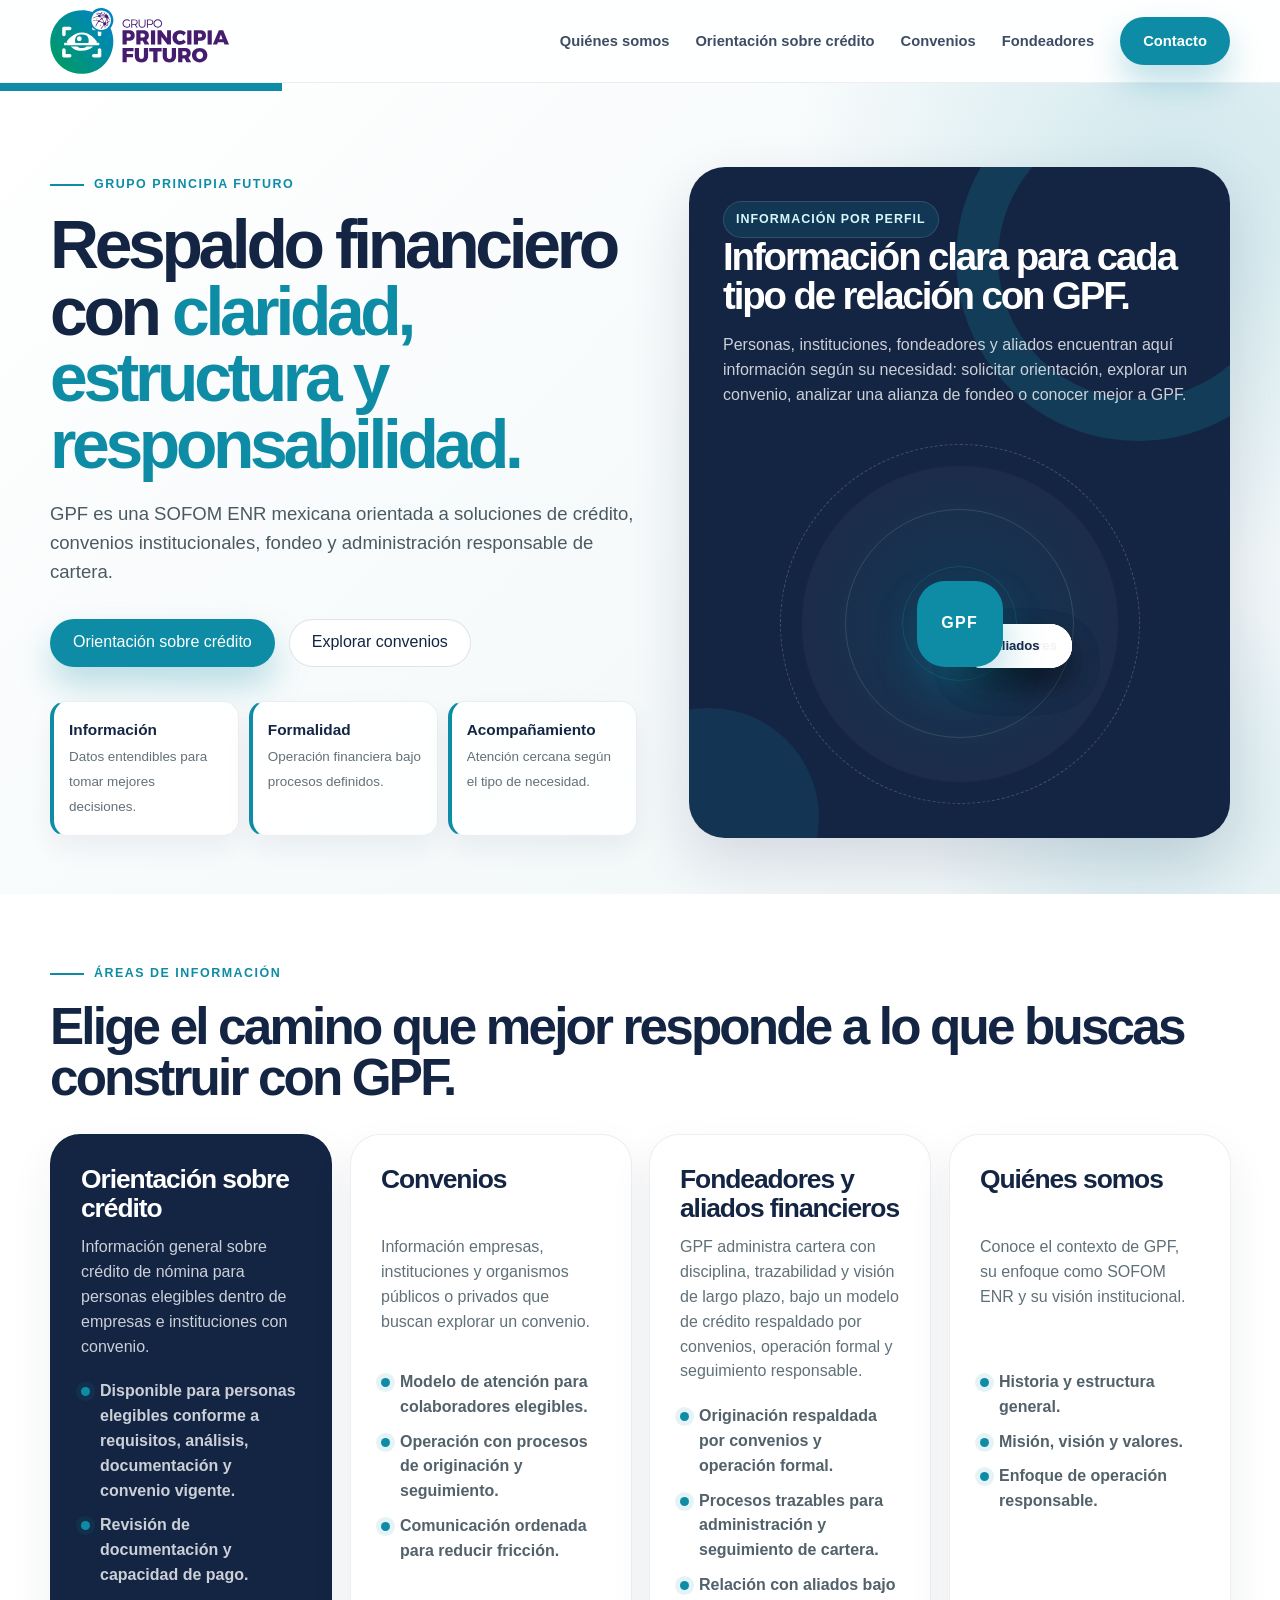
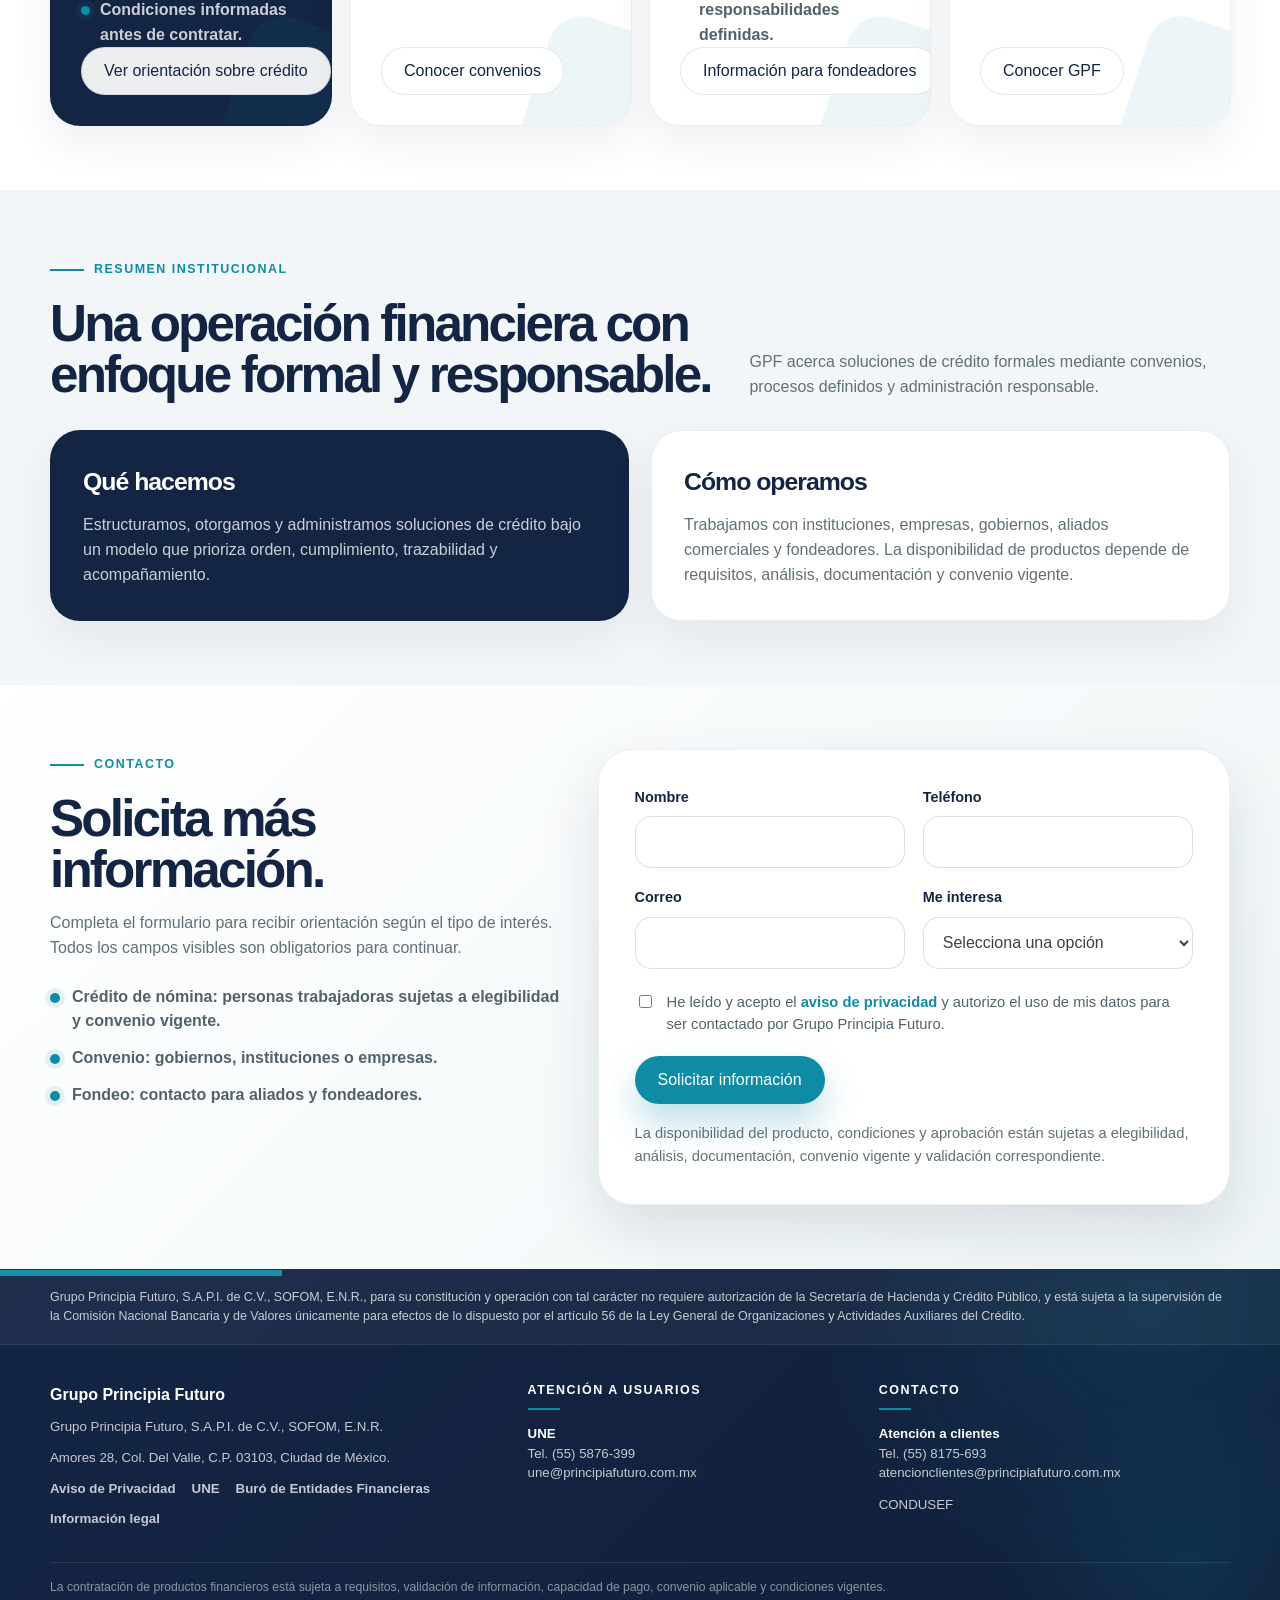
==== commit 06f5df89: "Ajustar textos y alineación de tarjetas en home" ====
--- a/index.html
+++ b/index.html
@@ -18,7 +18,7 @@
   <link rel="shortcut icon" href="/assets/img/favicon.svg?v=3" type="image/svg+xml" />
   <link rel="stylesheet" href="/assets/css/styles.css" />
   <style>
-    .brand-image{font-size:0;letter-spacing:0;max-width:220px;flex:0 0 auto}.brand-logo{display:block;width:clamp(145px,14vw,190px);height:auto;transition:transform .28s var(--ease),filter .28s var(--ease)}.brand-image:hover .brand-logo{transform:translateY(-2px);filter:drop-shadow(0 14px 24px rgba(20,37,68,.16))}.stakeholder-panel{min-height:500px}.stakeholder-title{margin:0 0 18px;color:#fff;font-size:clamp(1.8rem,3vw,3rem);line-height:1;letter-spacing:-.055em;max-width:560px}.stakeholder-panel p{color:rgba(255,255,255,.78);margin:0}.stakeholder-orbit{--orbit-radius:146px;position:relative;width:min(360px,100%);aspect-ratio:1;margin:36px auto 0;border:1px dashed rgba(255,255,255,.2);border-radius:999px;background:radial-gradient(circle,rgba(14,140,165,.18),rgba(255,255,255,.035) 62%,transparent 63%);overflow:visible}.stakeholder-orbit:before,.stakeholder-orbit:after{content:"";position:absolute;inset:18%;border:1px solid rgba(255,255,255,.12);border-radius:999px}.stakeholder-orbit:after{inset:34%;border-color:rgba(14,140,165,.28);animation:orbitPulse 5s ease-in-out infinite}@keyframes orbitPulse{0%,100%{transform:scale(1);opacity:.78}50%{transform:scale(1.12);opacity:.42}}.stakeholder-core{position:absolute;inset:50% auto auto 50%;transform:translate(-50%,-50%);width:86px;height:86px;border-radius:28px;display:grid;place-items:center;background:var(--turquesa);color:#fff;font-weight:900;letter-spacing:.08em;box-shadow:0 22px 42px rgba(14,140,165,.28);z-index:4}.stakeholder-node{position:absolute;top:50%;left:50%;z-index:3;width:0;height:0;display:block;color:var(--azul);animation-duration:34s;animation-timing-function:linear;animation-iteration-count:infinite;will-change:transform}.stakeholder-node span{position:absolute;top:0;left:0;min-width:112px;min-height:44px;padding:10px 14px;display:inline-flex;align-items:center;justify-content:center;border-radius:999px;background:rgba(255,255,255,.94);color:var(--azul);font-size:.82rem;font-weight:900;box-shadow:0 16px 34px rgba(0,0,0,.16);white-space:nowrap;animation-duration:34s;animation-timing-function:linear;animation-iteration-count:infinite;will-change:transform;transition:background .24s var(--ease),color .24s var(--ease),box-shadow .24s var(--ease)}.stakeholder-node:hover,.stakeholder-node:hover span{animation-play-state:paused}.stakeholder-node:hover span{background:var(--turquesa);color:#fff;box-shadow:0 22px 42px rgba(14,140,165,.28)}.node-1{animation-name:orbitPersonas}.node-1 span{animation-name:counterPersonas}.node-2{animation-name:orbitInstituciones}.node-2 span{animation-name:counterInstituciones}.node-3{animation-name:orbitFondeadores}.node-3 span{animation-name:counterFondeadores}.node-4{animation-name:orbitAliados}.node-4 span{animation-name:counterAliados}@keyframes orbitPersonas{from{transform:rotate(0deg) translateY(calc(-1 * var(--orbit-radius)))}to{transform:rotate(360deg) translateY(calc(-1 * var(--orbit-radius)))}}@keyframes counterPersonas{from{transform:translate(-50%,-50%) rotate(0deg)}to{transform:translate(-50%,-50%) rotate(-360deg)}}@keyframes orbitInstituciones{from{transform:rotate(90deg) translateY(calc(-1 * var(--orbit-radius)))}to{transform:rotate(450deg) translateY(calc(-1 * var(--orbit-radius)))}}@keyframes counterInstituciones{from{transform:translate(-50%,-50%) rotate(-90deg)}to{transform:translate(-50%,-50%) rotate(-450deg)}}@keyframes orbitFondeadores{from{transform:rotate(180deg) translateY(calc(-1 * var(--orbit-radius)))}to{transform:rotate(540deg) translateY(calc(-1 * var(--orbit-radius)))}}@keyframes counterFondeadores{from{transform:translate(-50%,-50%) rotate(-180deg)}to{transform:translate(-50%,-50%) rotate(-540deg)}}@keyframes orbitAliados{from{transform:rotate(270deg) translateY(calc(-1 * var(--orbit-radius)))}to{transform:rotate(630deg) translateY(calc(-1 * var(--orbit-radius)))}}@keyframes counterAliados{from{transform:translate(-50%,-50%) rotate(-270deg)}to{transform:translate(-50%,-50%) rotate(-630deg)}}.solution-card .btn-card{position:relative;z-index:2}@media(max-width:940px){.brand-logo{width:175px}.stakeholder-panel{min-height:auto}.stakeholder-orbit{--orbit-radius:134px;max-width:330px}}@media(max-width:620px){.brand-logo{width:160px}.stakeholder-title{font-size:clamp(1.8rem,10vw,2.55rem)}.stakeholder-orbit{--orbit-radius:120px;max-width:300px}.stakeholder-node span{min-width:96px;font-size:.74rem;padding:9px 12px}}
+    .brand-image{font-size:0;letter-spacing:0;max-width:220px;flex:0 0 auto}.brand-logo{display:block;width:clamp(145px,14vw,190px);height:auto;transition:transform .28s var(--ease),filter .28s var(--ease)}.brand-image:hover .brand-logo{transform:translateY(-2px);filter:drop-shadow(0 14px 24px rgba(20,37,68,.16))}.stakeholder-panel{min-height:500px}.stakeholder-title{margin:0 0 18px;color:#fff;font-size:clamp(1.8rem,3vw,3rem);line-height:1;letter-spacing:-.055em;max-width:560px}.stakeholder-panel p{color:rgba(255,255,255,.78);margin:0}.stakeholder-orbit{--orbit-radius:146px;position:relative;width:min(360px,100%);aspect-ratio:1;margin:36px auto 0;border:1px dashed rgba(255,255,255,.2);border-radius:999px;background:radial-gradient(circle,rgba(14,140,165,.18),rgba(255,255,255,.035) 62%,transparent 63%);overflow:visible}.stakeholder-orbit:before,.stakeholder-orbit:after{content:"";position:absolute;inset:18%;border:1px solid rgba(255,255,255,.12);border-radius:999px}.stakeholder-orbit:after{inset:34%;border-color:rgba(14,140,165,.28);animation:orbitPulse 5s ease-in-out infinite}@keyframes orbitPulse{0%,100%{transform:scale(1);opacity:.78}50%{transform:scale(1.12);opacity:.42}}.stakeholder-core{position:absolute;inset:50% auto auto 50%;transform:translate(-50%,-50%);width:86px;height:86px;border-radius:28px;display:grid;place-items:center;background:var(--turquesa);color:#fff;font-weight:900;letter-spacing:.08em;box-shadow:0 22px 42px rgba(14,140,165,.28);z-index:4}.stakeholder-node{position:absolute;top:50%;left:50%;z-index:3;width:0;height:0;display:block;color:var(--azul);animation-duration:34s;animation-timing-function:linear;animation-iteration-count:infinite;will-change:transform}.stakeholder-node span{position:absolute;top:0;left:0;min-width:112px;min-height:44px;padding:10px 14px;display:inline-flex;align-items:center;justify-content:center;border-radius:999px;background:rgba(255,255,255,.94);color:var(--azul);font-size:.82rem;font-weight:900;box-shadow:0 16px 34px rgba(0,0,0,.16);white-space:nowrap;animation-duration:34s;animation-timing-function:linear;animation-iteration-count:infinite;will-change:transform;transition:background .24s var(--ease),color .24s var(--ease),box-shadow .24s var(--ease)}.stakeholder-node:hover,.stakeholder-node:hover span{animation-play-state:paused}.stakeholder-node:hover span{background:var(--turquesa);color:#fff;box-shadow:0 22px 42px rgba(14,140,165,.28)}.node-1{animation-name:orbitPersonas}.node-1 span{animation-name:counterPersonas}.node-2{animation-name:orbitInstituciones}.node-2 span{animation-name:counterInstituciones}.node-3{animation-name:orbitFondeadores}.node-3 span{animation-name:counterFondeadores}.node-4{animation-name:orbitAliados}.node-4 span{animation-name:counterAliados}@keyframes orbitPersonas{from{transform:rotate(0deg) translateY(calc(-1 * var(--orbit-radius)))}to{transform:rotate(360deg) translateY(calc(-1 * var(--orbit-radius)))}}@keyframes counterPersonas{from{transform:translate(-50%,-50%) rotate(0deg)}to{transform:translate(-50%,-50%) rotate(-360deg)}}@keyframes orbitInstituciones{from{transform:rotate(90deg) translateY(calc(-1 * var(--orbit-radius)))}to{transform:rotate(450deg) translateY(calc(-1 * var(--orbit-radius)))}}@keyframes counterInstituciones{from{transform:translate(-50%,-50%) rotate(-90deg)}to{transform:translate(-50%,-50%) rotate(-450deg)}}@keyframes orbitFondeadores{from{transform:rotate(180deg) translateY(calc(-1 * var(--orbit-radius)))}to{transform:rotate(540deg) translateY(calc(-1 * var(--orbit-radius)))}}@keyframes counterFondeadores{from{transform:translate(-50%,-50%) rotate(-180deg)}to{transform:translate(-50%,-50%) rotate(-540deg)}}@keyframes orbitAliados{from{transform:rotate(270deg) translateY(calc(-1 * var(--orbit-radius)))}to{transform:rotate(630deg) translateY(calc(-1 * var(--orbit-radius)))}}@keyframes counterAliados{from{transform:translate(-50%,-50%) rotate(-270deg)}to{transform:translate(-50%,-50%) rotate(-630deg)}}.solution-card .btn-card{position:relative;z-index:2}.solutions .section-head{grid-template-columns:1fr}.solution-card{justify-content:flex-start}.solution-card h3{min-height:3.65rem}.solution-card>div:first-child{min-height:205px}.solution-card .btn-card{margin-top:auto}@media(max-width:940px){.brand-logo{width:175px}.stakeholder-panel{min-height:auto}.stakeholder-orbit{--orbit-radius:134px;max-width:330px}.solution-card h3,.solution-card>div:first-child{min-height:0}}@media(max-width:620px){.brand-logo{width:160px}.stakeholder-title{font-size:clamp(1.8rem,10vw,2.55rem)}.stakeholder-orbit{--orbit-radius:120px;max-width:300px}.stakeholder-node span{min-width:96px;font-size:.74rem;padding:9px 12px}}
   </style>
   <script type="application/ld+json">{"@context":"https://schema.org","@type":"FinancialService","name":"Grupo Principia Futuro","legalName":"Grupo Principia Futuro, S.A.P.I. de C.V., SOFOM, E.N.R.","url":"https://principia-ochre.vercel.app/","logo":"https://principia-ochre.vercel.app/assets/img/logo-gpf.svg?v=3","address":{"@type":"PostalAddress","streetAddress":"Amores 28, 4to piso, Col. del Valle","postalCode":"03100","addressLocality":"Ciudad de México","addressCountry":"MX"},"telephone":"+52 55 587-63-99","email":"contacto@principiafuturo.mx"}</script>
 </head>
@@ -27,7 +27,7 @@
   <header><div class="container nav"><a href="/" class="brand brand-image" aria-label="Grupo Principia Futuro"><img class="brand-logo" src="/assets/img/logo-gpf.svg?v=3" alt="Grupo Principia Futuro" /></a><nav class="menu" aria-label="Navegación principal"><a href="/quienes-somos/">Quiénes somos</a><a href="/solicitar-credito/">Orientación sobre crédito</a><a href="/convenios/">Convenios</a><a href="/fondeadores/">Fondeadores</a><a href="/contacto/" class="btn btn-primary">Contacto</a></nav></div></header>
   <main id="inicio">
     <section class="hero"><div class="container hero-grid"><div class="reveal is-visible"><span class="eyebrow">Grupo Principia Futuro</span><h1>Respaldo financiero con <span>claridad, estructura y responsabilidad.</span></h1><p class="lead">GPF es una SOFOM ENR mexicana orientada a soluciones de crédito, convenios institucionales, fondeo y administración responsable de cartera.</p><div class="hero-actions"><a class="btn btn-primary" href="/solicitar-credito/">Orientación sobre crédito</a><a class="btn btn-secondary" href="/convenios/">Explorar convenios</a></div><div class="trust-strip" aria-label="Principios de servicio"><div class="trust-item reveal" data-delay="1"><strong>Información</strong><span>Datos entendibles para tomar mejores decisiones.</span></div><div class="trust-item reveal" data-delay="2"><strong>Formalidad</strong><span>Operación financiera bajo procesos definidos.</span></div><div class="trust-item reveal" data-delay="3"><strong>Acompañamiento</strong><span>Atención cercana según el tipo de necesidad.</span></div></div></div><aside class="hero-card stakeholder-panel reveal tilt-card" data-delay="1" aria-label="Perfiles interesados en Grupo Principia Futuro"><div class="card-content"><span class="label">Información por perfil</span><h2 class="stakeholder-title">Información clara para cada tipo de relación con GPF.</h2><p>Personas, instituciones, fondeadores y aliados encuentran aquí información según su necesidad: solicitar orientación, explorar un convenio, analizar una alianza de fondeo o conocer mejor a GPF.</p><div class="stakeholder-orbit" aria-label="Ecosistema de atención GPF"><div class="stakeholder-core">GPF</div><a class="stakeholder-node node-1" href="/solicitar-credito/"><span>Personas</span></a><a class="stakeholder-node node-2" href="/convenios/"><span>Instituciones</span></a><a class="stakeholder-node node-3" href="/fondeadores/"><span>Fondeadores</span></a><a class="stakeholder-node node-4" href="/contacto/"><span>Aliados</span></a></div></div></aside></div></section>
-    <section id="rutas" class="solutions"><div class="container"><div class="section-head reveal"><div><span class="eyebrow">Áreas de información</span><h2>Elige el camino que mejor responde a lo que buscas construir con GPF.</h2></div><p>Reunimos cada tema en su propio espacio para que personas, instituciones, fondeadores y aliados encuentren información útil, ordenada y alineada a su propósito.</p></div><div class="solution-grid"><article class="solution-card featured reveal tilt-card"><div><h3>Orientación sobre crédito</h3><p>Información general sobre crédito de nómina para personas elegibles dentro de empresas e instituciones con convenio.</p></div><ul><li>Disponible únicamente para personas elegibles conforme a requisitos, análisis, documentación y convenio vigente.</li><li>Revisión de documentación y capacidad de pago.</li><li>Condiciones informadas antes de contratar.</li></ul><a class="btn btn-card" href="/solicitar-credito/">Ver orientación sobre crédito</a></article><article class="solution-card reveal tilt-card" data-delay="1"><div><h3>Convenios</h3><p>Información para empresas, gobiernos e instituciones que buscan explorar un convenio.</p></div><ul><li>Modelo de atención para colaboradores elegibles.</li><li>Operación con procesos de originación y seguimiento.</li><li>Comunicación ordenada para reducir fricción.</li></ul><a class="btn btn-card" href="/convenios/">Conocer convenios</a></article><article class="solution-card reveal tilt-card" data-delay="2"><div><h3>Fondeadores y aliados financieros</h3><p>GPF administra cartera con disciplina, trazabilidad y visión de largo plazo, bajo un modelo de crédito respaldado por convenios, operación formal y seguimiento responsable.</p></div><ul><li>Originación respaldada por convenios y operación formal.</li><li>Procesos trazables para administración y seguimiento de cartera.</li><li>Relación con aliados bajo responsabilidades definidas.</li></ul><a class="btn btn-card" href="/fondeadores/">Información para fondeadores</a></article><article class="solution-card reveal tilt-card" data-delay="3"><div><h3>Quiénes somos</h3><p>Conoce el contexto de GPF, su enfoque como SOFOM ENR y su visión institucional.</p></div><ul><li>Historia y estructura general.</li><li>Misión, visión y valores.</li><li>Enfoque de operación responsable.</li></ul><a class="btn btn-card" href="/quienes-somos/">Conocer GPF</a></article></div></div></section>
+    <section id="rutas" class="solutions"><div class="container"><div class="section-head reveal"><div><span class="eyebrow">Áreas de información</span><h2>Elige el camino que mejor responde a lo que buscas construir con GPF.</h2></div></div><div class="solution-grid"><article class="solution-card featured reveal tilt-card"><div><h3>Orientación sobre crédito</h3><p>Información general sobre crédito de nómina para personas elegibles dentro de empresas e instituciones con convenio.</p></div><ul><li>Disponible para personas elegibles conforme a requisitos, análisis, documentación y convenio vigente.</li><li>Revisión de documentación y capacidad de pago.</li><li>Condiciones informadas antes de contratar.</li></ul><a class="btn btn-card" href="/solicitar-credito/">Ver orientación sobre crédito</a></article><article class="solution-card reveal tilt-card" data-delay="1"><div><h3>Convenios</h3><p>Información empresas, instituciones y organismos públicos o privados que buscan explorar un convenio.</p></div><ul><li>Modelo de atención para colaboradores elegibles.</li><li>Operación con procesos de originación y seguimiento.</li><li>Comunicación ordenada para reducir fricción.</li></ul><a class="btn btn-card" href="/convenios/">Conocer convenios</a></article><article class="solution-card reveal tilt-card" data-delay="2"><div><h3>Fondeadores y aliados financieros</h3><p>GPF administra cartera con disciplina, trazabilidad y visión de largo plazo, bajo un modelo de crédito respaldado por convenios, operación formal y seguimiento responsable.</p></div><ul><li>Originación respaldada por convenios y operación formal.</li><li>Procesos trazables para administración y seguimiento de cartera.</li><li>Relación con aliados bajo responsabilidades definidas.</li></ul><a class="btn btn-card" href="/fondeadores/">Información para fondeadores</a></article><article class="solution-card reveal tilt-card" data-delay="3"><div><h3>Quiénes somos</h3><p>Conoce el contexto de GPF, su enfoque como SOFOM ENR y su visión institucional.</p></div><ul><li>Historia y estructura general.</li><li>Misión, visión y valores.</li><li>Enfoque de operación responsable.</li></ul><a class="btn btn-card" href="/quienes-somos/">Conocer GPF</a></article></div></div></section>
     <section id="resumen"><div class="container"><div class="section-head reveal"><div><span class="eyebrow">Resumen institucional</span><h2>Una operación financiera con enfoque formal y responsable.</h2></div><p>GPF acerca soluciones de crédito formales mediante convenios, procesos definidos y administración responsable.</p></div><div class="about-grid"><article class="panel panel-dark reveal tilt-card"><h3>Qué hacemos</h3><p>Estructuramos, otorgamos y administramos soluciones de crédito bajo un modelo que prioriza orden, cumplimiento, trazabilidad y acompañamiento.</p></article><article class="panel reveal tilt-card" data-delay="1"><h3>Cómo operamos</h3><p>Trabajamos con instituciones, empresas, gobiernos, aliados comerciales y fondeadores. La disponibilidad de productos depende de requisitos, análisis, documentación y convenio vigente.</p></article></div></div></section>
     <section id="formulario" class="form-section"><div class="container form-shell"><div class="form-intro reveal"><span class="eyebrow">Contacto</span><h2>Solicita más información.</h2><p>Completa el formulario para recibir orientación según el tipo de interés. Todos los campos visibles son obligatorios para continuar.</p><ul class="form-intro-list"><li>Crédito de nómina: personas trabajadoras sujetas a elegibilidad y convenio vigente.</li><li>Convenio: gobiernos, instituciones o empresas.</li><li>Fondeo: contacto para aliados y fondeadores.</li></ul></div><form class="lead-form reveal" id="leadForm" action="#" method="post" novalidate><div class="form-grid"><div class="field"><label for="nombre">Nombre</label><input type="text" id="nombre" name="nombre" autocomplete="name" required /></div><div class="field"><label for="telefono">Teléfono</label><input type="tel" id="telefono" name="telefono" autocomplete="tel" inputmode="tel" required /></div><div class="field"><label for="correo">Correo</label><input type="email" id="correo" name="correo" autocomplete="email" required /></div><div class="field"><label for="interes">Me interesa</label><select id="interes" name="interes" required><option value="" selected disabled>Selecciona una opción</option><option value="Ser cliente">Orientación sobre crédito</option><option value="Convenio">Convenio</option><option value="Fondeo">Fondeo</option><option value="Contacto general">Contacto general</option></select></div><div class="field conditional-field full" id="clienteField"><label for="tipoCliente">Producto de interés</label><select id="tipoCliente" name="tipo_cliente"><option value="" selected disabled>Selecciona una opción</option><option value="Crédito de nómina">Crédito de nómina</option></select></div><div class="field conditional-field full" id="convenioField"><label for="tipoConvenio">Tipo de convenio</label><select id="tipoConvenio" name="tipo_convenio"><option value="" selected disabled>Selecciona una opción</option><option value="Gobierno">Gobierno</option><option value="Privado">Privado</option></select></div></div><label class="privacy"><input type="checkbox" id="privacidad" name="privacidad" required /><span>He leído y acepto el <a href="/aviso-de-privacidad/" aria-label="Aviso de privacidad">aviso de privacidad</a> y autorizo el uso de mis datos para ser contactado por Grupo Principia Futuro.</span></label><button class="btn btn-primary" type="submit">Solicitar información</button><p class="form-note">La disponibilidad del producto, condiciones y aprobación están sujetas a elegibilidad, análisis, documentación, convenio vigente y validación correspondiente.</p><div class="form-status" id="formStatus" role="status" aria-live="polite">Gracias. Recibimos tu información para orientar el seguimiento correspondiente. La atención no implica aprobación ni autorización de crédito.</div></form></div></section>
   </main>
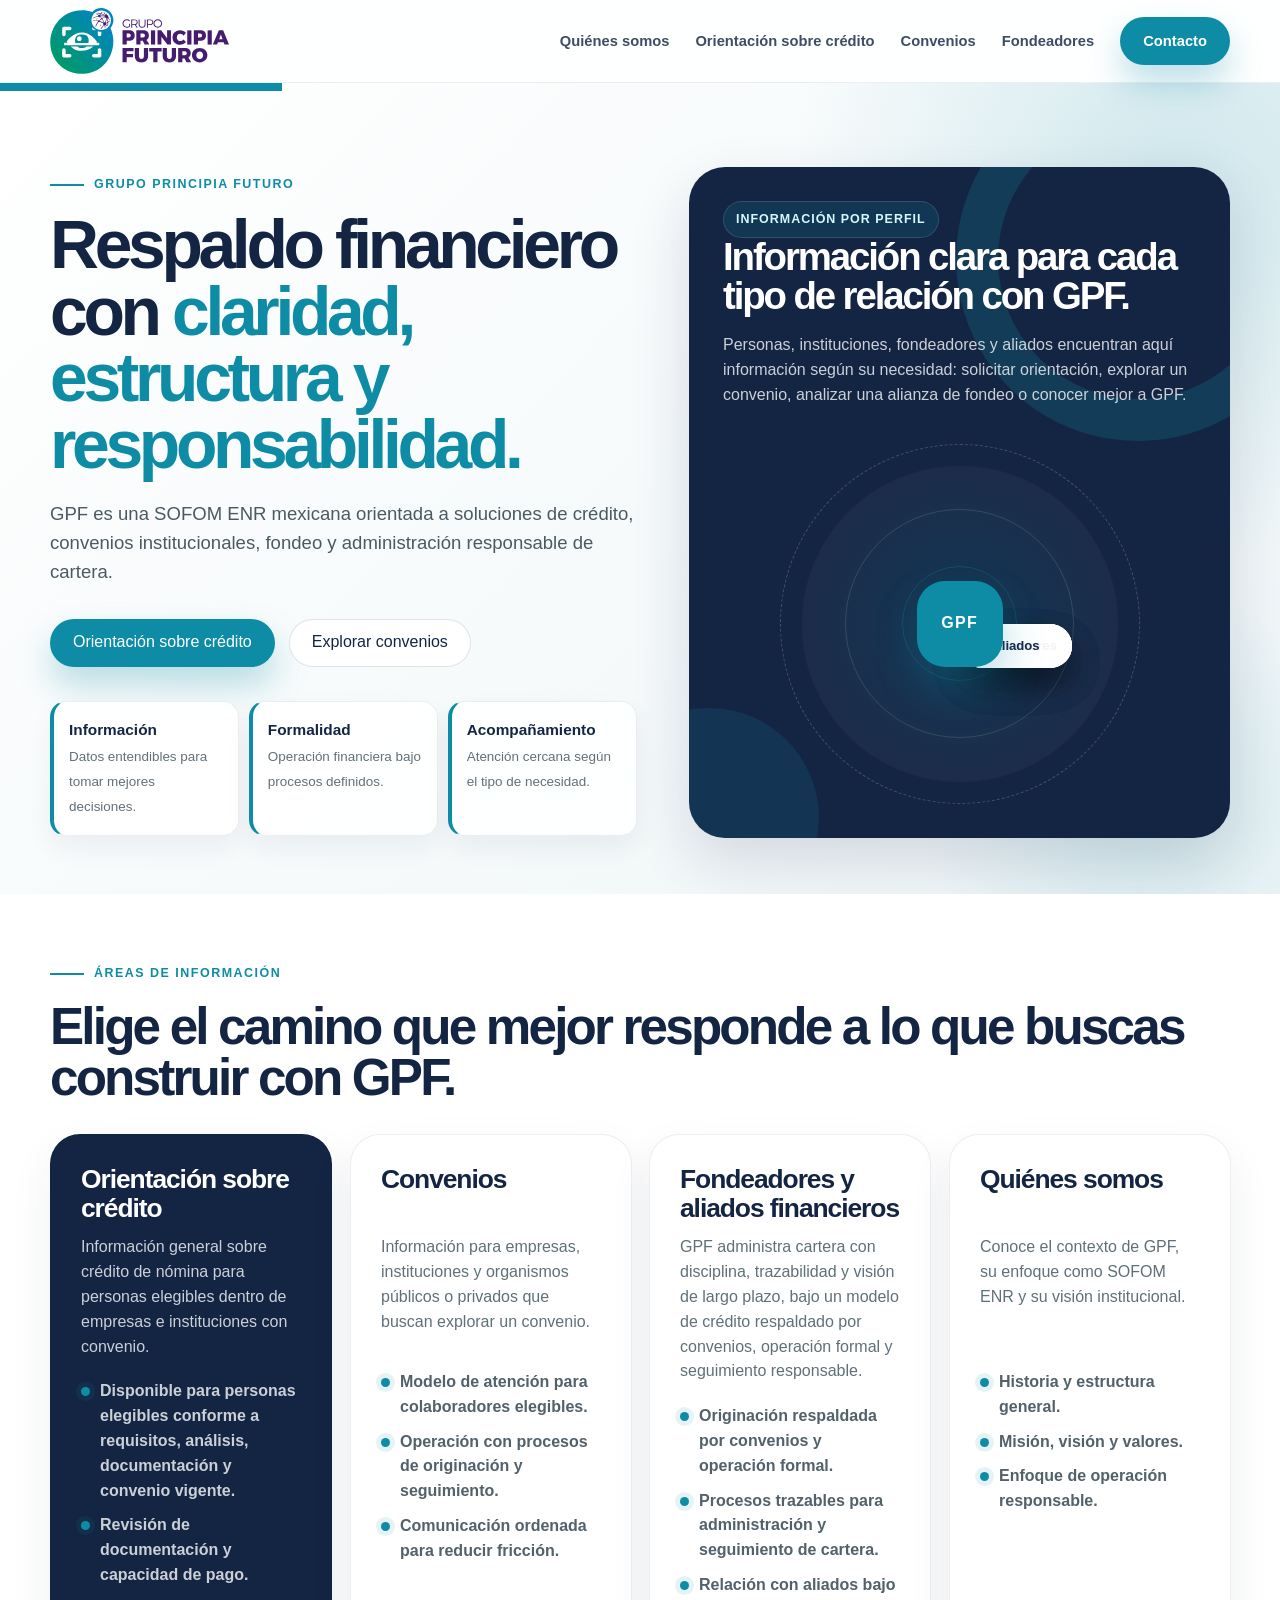
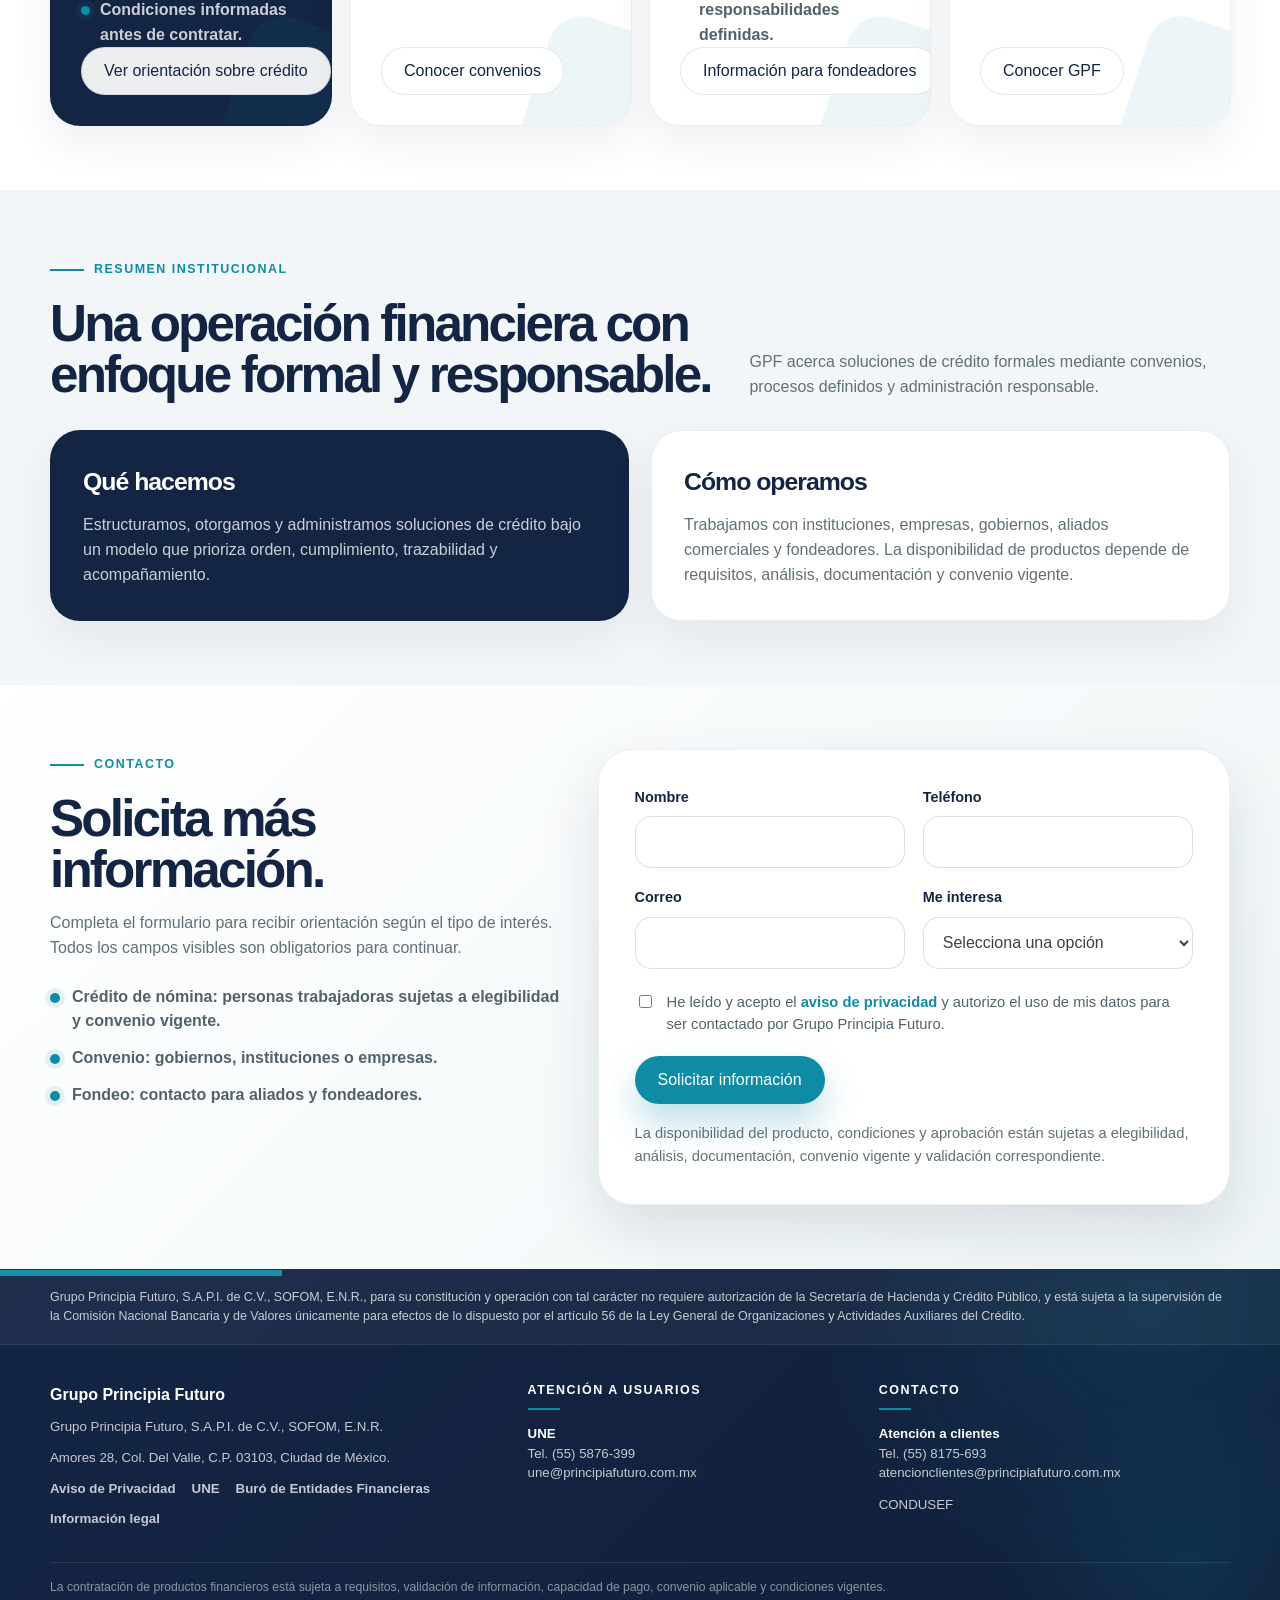
==== commit 10d40656: "Update index.html" ====
--- a/index.html
+++ b/index.html
@@ -27,11 +27,11 @@
   <header><div class="container nav"><a href="/" class="brand brand-image" aria-label="Grupo Principia Futuro"><img class="brand-logo" src="/assets/img/logo-gpf.svg?v=3" alt="Grupo Principia Futuro" /></a><nav class="menu" aria-label="Navegación principal"><a href="/quienes-somos/">Quiénes somos</a><a href="/solicitar-credito/">Orientación sobre crédito</a><a href="/convenios/">Convenios</a><a href="/fondeadores/">Fondeadores</a><a href="/contacto/" class="btn btn-primary">Contacto</a></nav></div></header>
   <main id="inicio">
     <section class="hero"><div class="container hero-grid"><div class="reveal is-visible"><span class="eyebrow">Grupo Principia Futuro</span><h1>Respaldo financiero con <span>claridad, estructura y responsabilidad.</span></h1><p class="lead">GPF es una SOFOM ENR mexicana orientada a soluciones de crédito, convenios institucionales, fondeo y administración responsable de cartera.</p><div class="hero-actions"><a class="btn btn-primary" href="/solicitar-credito/">Orientación sobre crédito</a><a class="btn btn-secondary" href="/convenios/">Explorar convenios</a></div><div class="trust-strip" aria-label="Principios de servicio"><div class="trust-item reveal" data-delay="1"><strong>Información</strong><span>Datos entendibles para tomar mejores decisiones.</span></div><div class="trust-item reveal" data-delay="2"><strong>Formalidad</strong><span>Operación financiera bajo procesos definidos.</span></div><div class="trust-item reveal" data-delay="3"><strong>Acompañamiento</strong><span>Atención cercana según el tipo de necesidad.</span></div></div></div><aside class="hero-card stakeholder-panel reveal tilt-card" data-delay="1" aria-label="Perfiles interesados en Grupo Principia Futuro"><div class="card-content"><span class="label">Información por perfil</span><h2 class="stakeholder-title">Información clara para cada tipo de relación con GPF.</h2><p>Personas, instituciones, fondeadores y aliados encuentran aquí información según su necesidad: solicitar orientación, explorar un convenio, analizar una alianza de fondeo o conocer mejor a GPF.</p><div class="stakeholder-orbit" aria-label="Ecosistema de atención GPF"><div class="stakeholder-core">GPF</div><a class="stakeholder-node node-1" href="/solicitar-credito/"><span>Personas</span></a><a class="stakeholder-node node-2" href="/convenios/"><span>Instituciones</span></a><a class="stakeholder-node node-3" href="/fondeadores/"><span>Fondeadores</span></a><a class="stakeholder-node node-4" href="/contacto/"><span>Aliados</span></a></div></div></aside></div></section>
-    <section id="rutas" class="solutions"><div class="container"><div class="section-head reveal"><div><span class="eyebrow">Áreas de información</span><h2>Elige el camino que mejor responde a lo que buscas construir con GPF.</h2></div></div><div class="solution-grid"><article class="solution-card featured reveal tilt-card"><div><h3>Orientación sobre crédito</h3><p>Información general sobre crédito de nómina para personas elegibles dentro de empresas e instituciones con convenio.</p></div><ul><li>Disponible para personas elegibles conforme a requisitos, análisis, documentación y convenio vigente.</li><li>Revisión de documentación y capacidad de pago.</li><li>Condiciones informadas antes de contratar.</li></ul><a class="btn btn-card" href="/solicitar-credito/">Ver orientación sobre crédito</a></article><article class="solution-card reveal tilt-card" data-delay="1"><div><h3>Convenios</h3><p>Información empresas, instituciones y organismos públicos o privados que buscan explorar un convenio.</p></div><ul><li>Modelo de atención para colaboradores elegibles.</li><li>Operación con procesos de originación y seguimiento.</li><li>Comunicación ordenada para reducir fricción.</li></ul><a class="btn btn-card" href="/convenios/">Conocer convenios</a></article><article class="solution-card reveal tilt-card" data-delay="2"><div><h3>Fondeadores y aliados financieros</h3><p>GPF administra cartera con disciplina, trazabilidad y visión de largo plazo, bajo un modelo de crédito respaldado por convenios, operación formal y seguimiento responsable.</p></div><ul><li>Originación respaldada por convenios y operación formal.</li><li>Procesos trazables para administración y seguimiento de cartera.</li><li>Relación con aliados bajo responsabilidades definidas.</li></ul><a class="btn btn-card" href="/fondeadores/">Información para fondeadores</a></article><article class="solution-card reveal tilt-card" data-delay="3"><div><h3>Quiénes somos</h3><p>Conoce el contexto de GPF, su enfoque como SOFOM ENR y su visión institucional.</p></div><ul><li>Historia y estructura general.</li><li>Misión, visión y valores.</li><li>Enfoque de operación responsable.</li></ul><a class="btn btn-card" href="/quienes-somos/">Conocer GPF</a></article></div></div></section>
+    <section id="rutas" class="solutions"><div class="container"><div class="section-head reveal"><div><span class="eyebrow">Áreas de información</span><h2>Elige el camino que mejor responde a lo que buscas construir con GPF.</h2></div></div><div class="solution-grid"><article class="solution-card featured reveal tilt-card"><div><h3>Orientación sobre crédito</h3><p>Información general sobre crédito de nómina para personas elegibles dentro de empresas e instituciones con convenio.</p></div><ul><li>Disponible para personas elegibles conforme a requisitos, análisis, documentación y convenio vigente.</li><li>Revisión de documentación y capacidad de pago.</li><li>Condiciones informadas antes de contratar.</li></ul><a class="btn btn-card" href="/solicitar-credito/">Ver orientación sobre crédito</a></article><article class="solution-card reveal tilt-card" data-delay="1"><div><h3>Convenios</h3><p>Información para empresas, instituciones y organismos públicos o privados que buscan explorar un convenio.</p></div><ul><li>Modelo de atención para colaboradores elegibles.</li><li>Operación con procesos de originación y seguimiento.</li><li>Comunicación ordenada para reducir fricción.</li></ul><a class="btn btn-card" href="/convenios/">Conocer convenios</a></article><article class="solution-card reveal tilt-card" data-delay="2"><div><h3>Fondeadores y aliados financieros</h3><p>GPF administra cartera con disciplina, trazabilidad y visión de largo plazo, bajo un modelo de crédito respaldado por convenios, operación formal y seguimiento responsable.</p></div><ul><li>Originación respaldada por convenios y operación formal.</li><li>Procesos trazables para administración y seguimiento de cartera.</li><li>Relación con aliados bajo responsabilidades definidas.</li></ul><a class="btn btn-card" href="/fondeadores/">Información para fondeadores</a></article><article class="solution-card reveal tilt-card" data-delay="3"><div><h3>Quiénes somos</h3><p>Conoce el contexto de GPF, su enfoque como SOFOM ENR y su visión institucional.</p></div><ul><li>Historia y estructura general.</li><li>Misión, visión y valores.</li><li>Enfoque de operación responsable.</li></ul><a class="btn btn-card" href="/quienes-somos/">Conocer GPF</a></article></div></div></section>
     <section id="resumen"><div class="container"><div class="section-head reveal"><div><span class="eyebrow">Resumen institucional</span><h2>Una operación financiera con enfoque formal y responsable.</h2></div><p>GPF acerca soluciones de crédito formales mediante convenios, procesos definidos y administración responsable.</p></div><div class="about-grid"><article class="panel panel-dark reveal tilt-card"><h3>Qué hacemos</h3><p>Estructuramos, otorgamos y administramos soluciones de crédito bajo un modelo que prioriza orden, cumplimiento, trazabilidad y acompañamiento.</p></article><article class="panel reveal tilt-card" data-delay="1"><h3>Cómo operamos</h3><p>Trabajamos con instituciones, empresas, gobiernos, aliados comerciales y fondeadores. La disponibilidad de productos depende de requisitos, análisis, documentación y convenio vigente.</p></article></div></div></section>
     <section id="formulario" class="form-section"><div class="container form-shell"><div class="form-intro reveal"><span class="eyebrow">Contacto</span><h2>Solicita más información.</h2><p>Completa el formulario para recibir orientación según el tipo de interés. Todos los campos visibles son obligatorios para continuar.</p><ul class="form-intro-list"><li>Crédito de nómina: personas trabajadoras sujetas a elegibilidad y convenio vigente.</li><li>Convenio: gobiernos, instituciones o empresas.</li><li>Fondeo: contacto para aliados y fondeadores.</li></ul></div><form class="lead-form reveal" id="leadForm" action="#" method="post" novalidate><div class="form-grid"><div class="field"><label for="nombre">Nombre</label><input type="text" id="nombre" name="nombre" autocomplete="name" required /></div><div class="field"><label for="telefono">Teléfono</label><input type="tel" id="telefono" name="telefono" autocomplete="tel" inputmode="tel" required /></div><div class="field"><label for="correo">Correo</label><input type="email" id="correo" name="correo" autocomplete="email" required /></div><div class="field"><label for="interes">Me interesa</label><select id="interes" name="interes" required><option value="" selected disabled>Selecciona una opción</option><option value="Ser cliente">Orientación sobre crédito</option><option value="Convenio">Convenio</option><option value="Fondeo">Fondeo</option><option value="Contacto general">Contacto general</option></select></div><div class="field conditional-field full" id="clienteField"><label for="tipoCliente">Producto de interés</label><select id="tipoCliente" name="tipo_cliente"><option value="" selected disabled>Selecciona una opción</option><option value="Crédito de nómina">Crédito de nómina</option></select></div><div class="field conditional-field full" id="convenioField"><label for="tipoConvenio">Tipo de convenio</label><select id="tipoConvenio" name="tipo_convenio"><option value="" selected disabled>Selecciona una opción</option><option value="Gobierno">Gobierno</option><option value="Privado">Privado</option></select></div></div><label class="privacy"><input type="checkbox" id="privacidad" name="privacidad" required /><span>He leído y acepto el <a href="/aviso-de-privacidad/" aria-label="Aviso de privacidad">aviso de privacidad</a> y autorizo el uso de mis datos para ser contactado por Grupo Principia Futuro.</span></label><button class="btn btn-primary" type="submit">Solicitar información</button><p class="form-note">La disponibilidad del producto, condiciones y aprobación están sujetas a elegibilidad, análisis, documentación, convenio vigente y validación correspondiente.</p><div class="form-status" id="formStatus" role="status" aria-live="polite">Gracias. Recibimos tu información para orientar el seguimiento correspondiente. La atención no implica aprobación ni autorización de crédito.</div></form></div></section>
   </main>
   <footer><div class="container"><div class="footer-grid"><div><strong>Grupo Principia Futuro</strong><span>Grupo Principia Futuro, S.A.P.I. de C.V., SOFOM, E.N.R.</span></div><div><strong>Dirección</strong><span>Amores 28, 4to piso, Col. del Valle, C.P. 03100, CDMX</span></div><div><strong>Contacto</strong><span>contacto@principiafuturo.mx<br>(55) 587-63-99</span></div><div><strong>Información</strong><span><a href="/une/">UNE</a> · <a href="/aviso-de-privacidad/">Aviso de privacidad</a> · <a href="/buro-de-entidades-financieras/">Buró de Entidades Financieras</a> · <a href="/informacion-legal/">Información legal</a></span></div></div><p class="legal-note">Grupo Principia Futuro, S.A.P.I. de C.V., SOFOM, E.N.R. no requiere autorización de la Secretaría de Hacienda y Crédito Público para constituirse y operar con tal carácter, y está sujeta a la supervisión de la Comisión Nacional Bancaria y de Valores únicamente para efectos del artículo 56 de la Ley General de Organizaciones y Actividades Auxiliares del Crédito.</p></div></footer>
   <script src="/assets/js/main.js" defer></script>
 </body>
-</html>+</html>
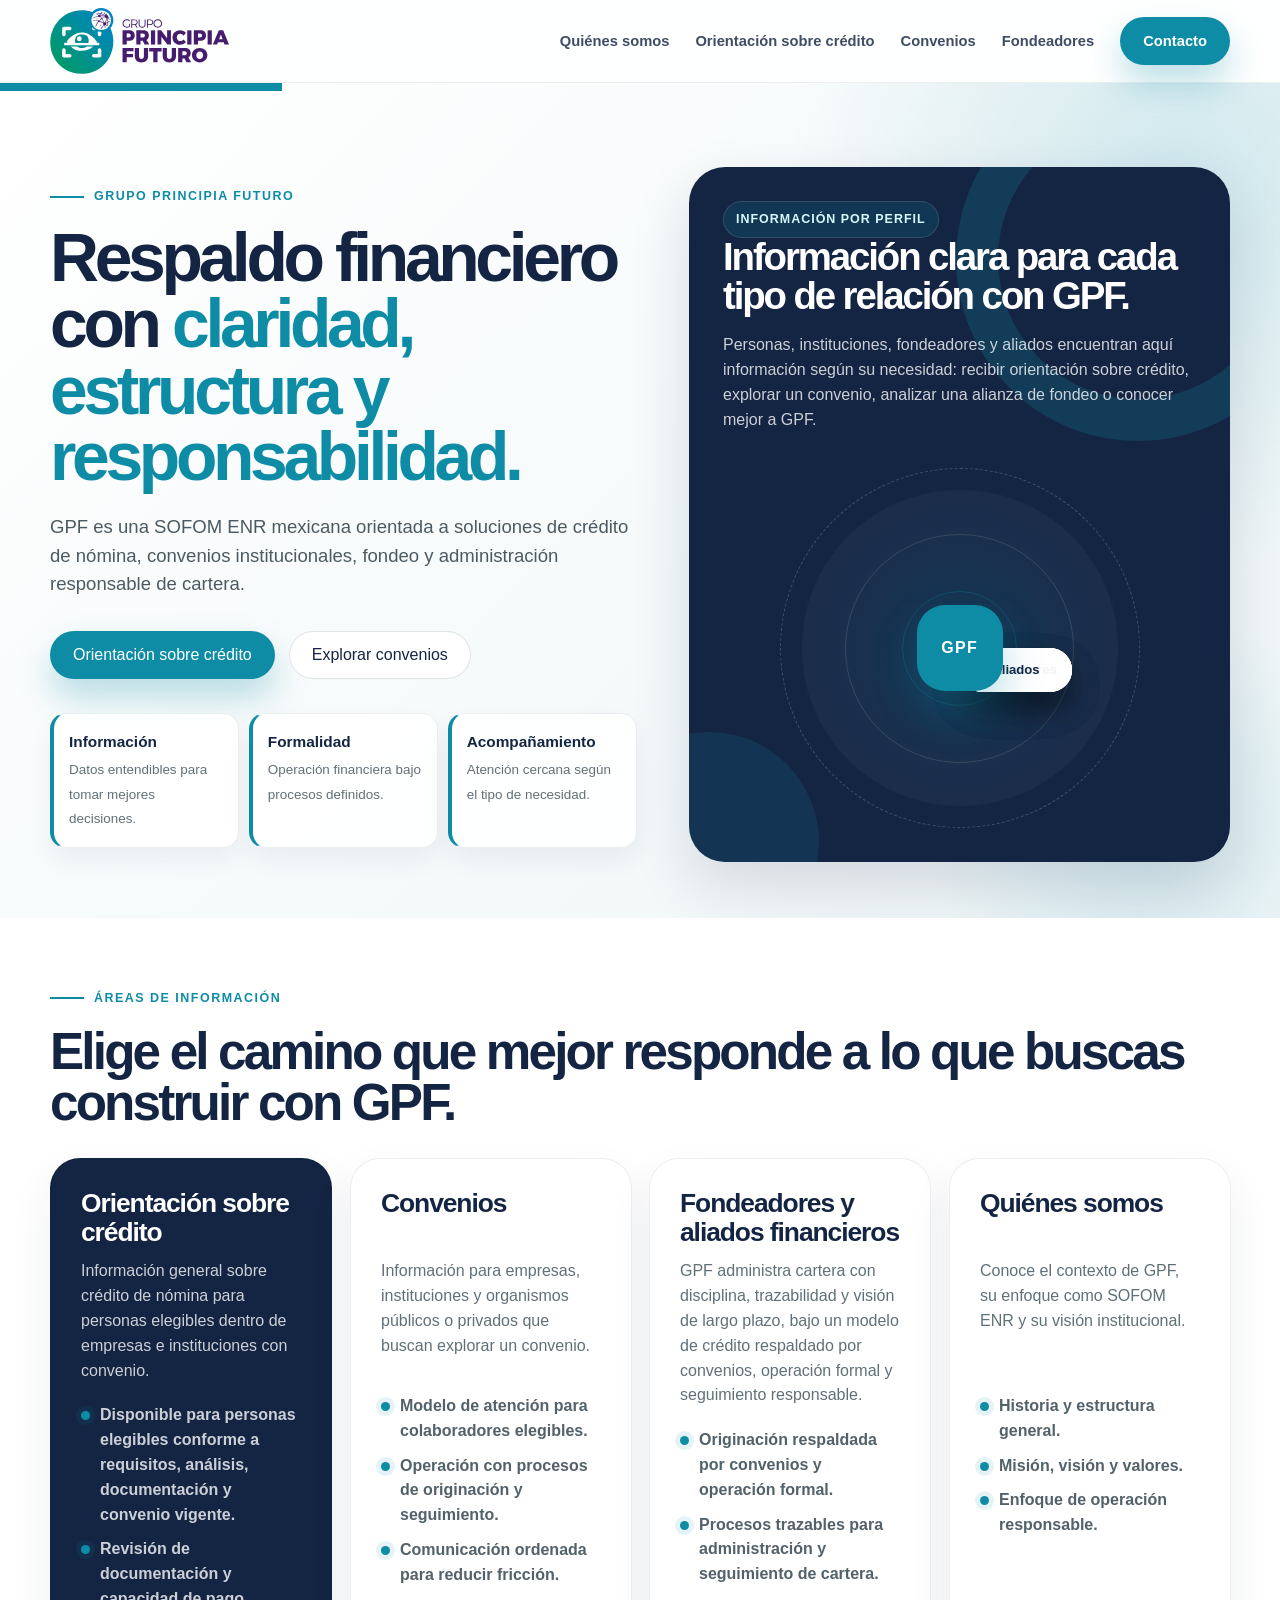
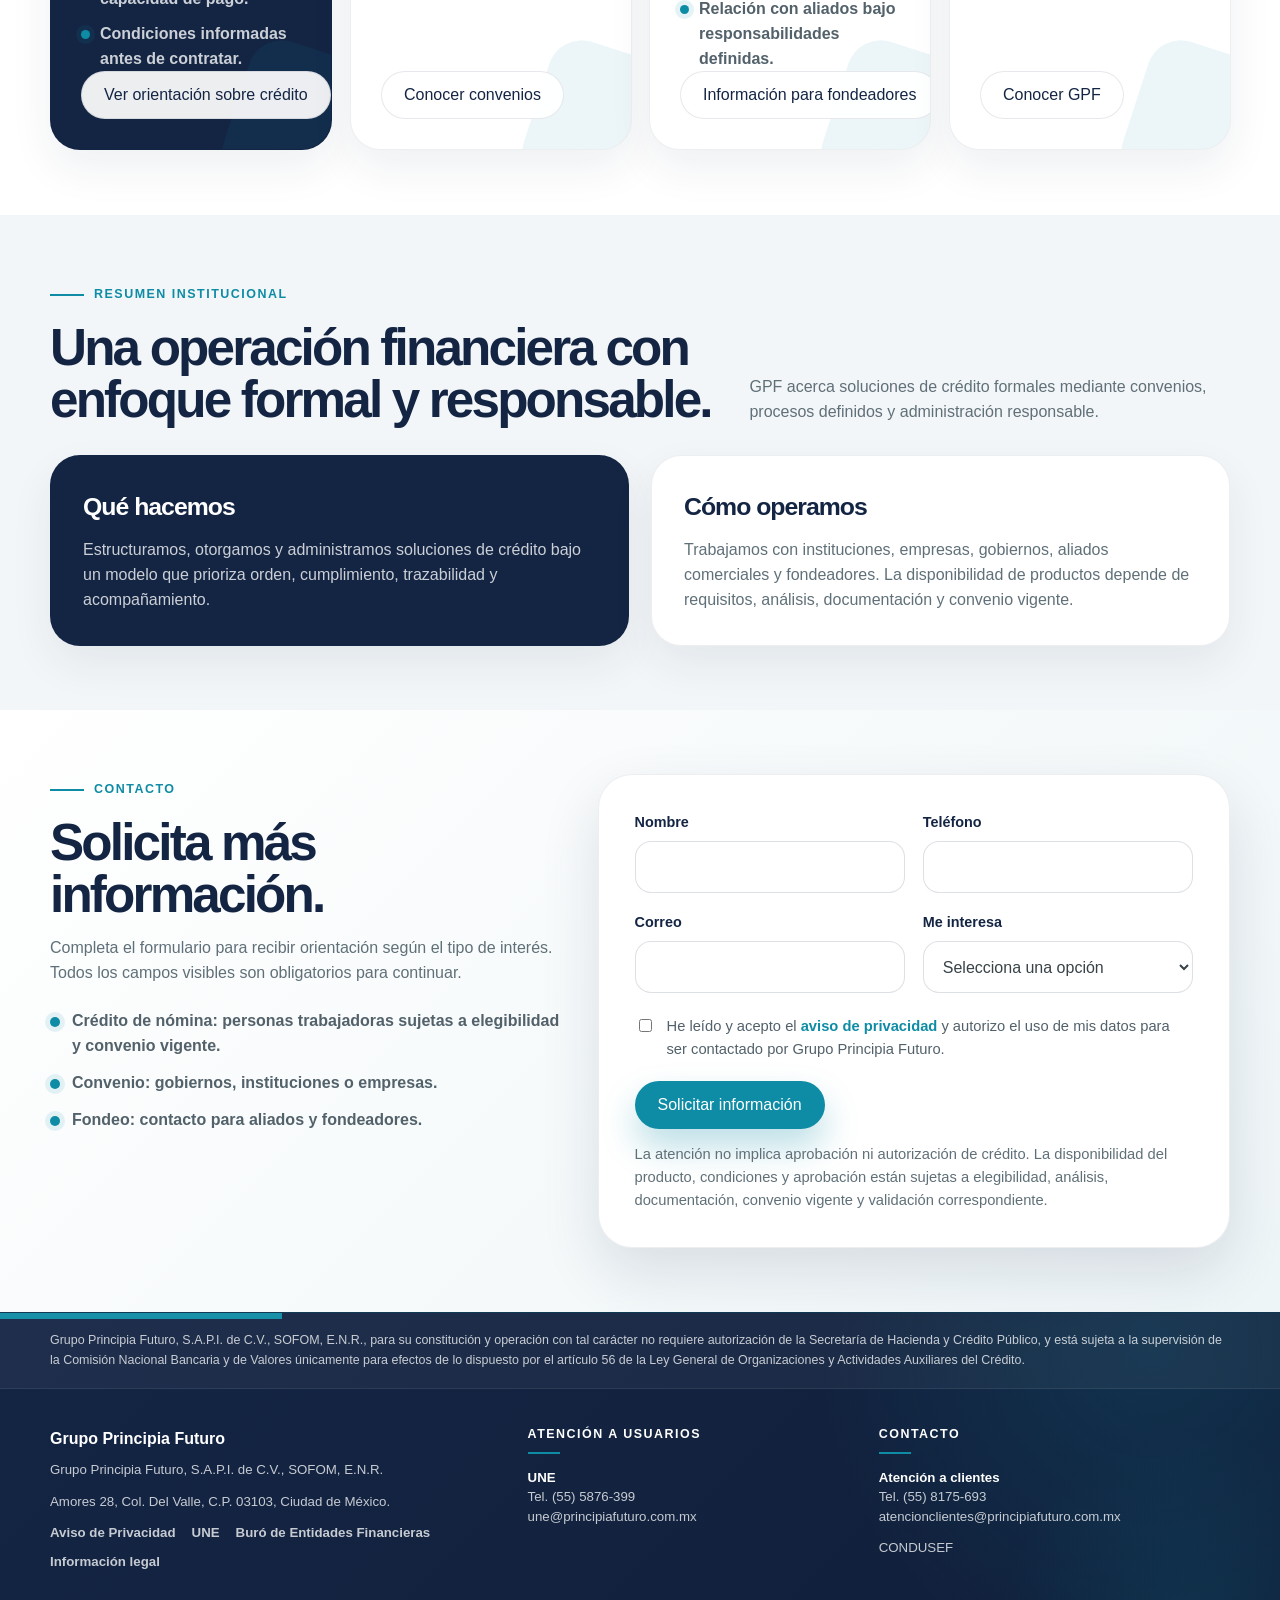
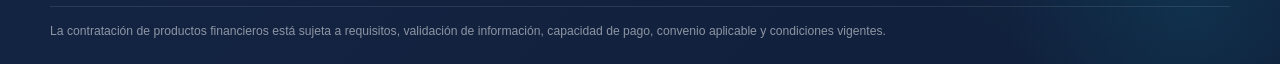
==== commit 5740998b: "Optimizar SEO fuente de home" ====
--- a/index.html
+++ b/index.html
@@ -4,7 +4,7 @@
   <meta charset="UTF-8" />
   <meta name="viewport" content="width=device-width, initial-scale=1.0" />
   <title>Grupo Principia Futuro | SOFOM ENR en México</title>
-  <meta name="description" content="Grupo Principia Futuro, S.A.P.I. de C.V., SOFOM, E.N.R. Crédito de nómina, convenios institucionales, fondeo y administración responsable de cartera." />
+  <meta name="description" content="SOFOM ENR mexicana enfocada en crédito de nómina, convenios institucionales, fondeo y administración responsable de cartera." />
   <meta name="robots" content="index, follow" />
   <link rel="canonical" href="https://principia-ochre.vercel.app/" />
   <meta property="og:type" content="website" />
@@ -12,24 +12,28 @@
   <meta property="og:title" content="Grupo Principia Futuro | SOFOM ENR en México" />
   <meta property="og:description" content="SOFOM ENR mexicana enfocada en crédito de nómina, convenios institucionales, fondeo y administración responsable de cartera." />
   <meta property="og:url" content="https://principia-ochre.vercel.app/" />
-  <meta property="og:image" content="https://principia-ochre.vercel.app/assets/img/logo-gpf.svg?v=3" />
+  <meta property="og:image" content="https://principia-ochre.vercel.app/assets/img/logo-gpf.svg?v=5" />
   <meta name="twitter:card" content="summary_large_image" />
-  <link rel="icon" href="/assets/img/favicon.svg?v=3" type="image/svg+xml" />
-  <link rel="shortcut icon" href="/assets/img/favicon.svg?v=3" type="image/svg+xml" />
+  <link rel="icon" href="/assets/img/favicon.svg?v=5" type="image/svg+xml" />
+  <link rel="shortcut icon" href="/assets/img/favicon.svg?v=5" type="image/svg+xml" />
   <link rel="stylesheet" href="/assets/css/styles.css" />
   <style>
-    .brand-image{font-size:0;letter-spacing:0;max-width:220px;flex:0 0 auto}.brand-logo{display:block;width:clamp(145px,14vw,190px);height:auto;transition:transform .28s var(--ease),filter .28s var(--ease)}.brand-image:hover .brand-logo{transform:translateY(-2px);filter:drop-shadow(0 14px 24px rgba(20,37,68,.16))}.stakeholder-panel{min-height:500px}.stakeholder-title{margin:0 0 18px;color:#fff;font-size:clamp(1.8rem,3vw,3rem);line-height:1;letter-spacing:-.055em;max-width:560px}.stakeholder-panel p{color:rgba(255,255,255,.78);margin:0}.stakeholder-orbit{--orbit-radius:146px;position:relative;width:min(360px,100%);aspect-ratio:1;margin:36px auto 0;border:1px dashed rgba(255,255,255,.2);border-radius:999px;background:radial-gradient(circle,rgba(14,140,165,.18),rgba(255,255,255,.035) 62%,transparent 63%);overflow:visible}.stakeholder-orbit:before,.stakeholder-orbit:after{content:"";position:absolute;inset:18%;border:1px solid rgba(255,255,255,.12);border-radius:999px}.stakeholder-orbit:after{inset:34%;border-color:rgba(14,140,165,.28);animation:orbitPulse 5s ease-in-out infinite}@keyframes orbitPulse{0%,100%{transform:scale(1);opacity:.78}50%{transform:scale(1.12);opacity:.42}}.stakeholder-core{position:absolute;inset:50% auto auto 50%;transform:translate(-50%,-50%);width:86px;height:86px;border-radius:28px;display:grid;place-items:center;background:var(--turquesa);color:#fff;font-weight:900;letter-spacing:.08em;box-shadow:0 22px 42px rgba(14,140,165,.28);z-index:4}.stakeholder-node{position:absolute;top:50%;left:50%;z-index:3;width:0;height:0;display:block;color:var(--azul);animation-duration:34s;animation-timing-function:linear;animation-iteration-count:infinite;will-change:transform}.stakeholder-node span{position:absolute;top:0;left:0;min-width:112px;min-height:44px;padding:10px 14px;display:inline-flex;align-items:center;justify-content:center;border-radius:999px;background:rgba(255,255,255,.94);color:var(--azul);font-size:.82rem;font-weight:900;box-shadow:0 16px 34px rgba(0,0,0,.16);white-space:nowrap;animation-duration:34s;animation-timing-function:linear;animation-iteration-count:infinite;will-change:transform;transition:background .24s var(--ease),color .24s var(--ease),box-shadow .24s var(--ease)}.stakeholder-node:hover,.stakeholder-node:hover span{animation-play-state:paused}.stakeholder-node:hover span{background:var(--turquesa);color:#fff;box-shadow:0 22px 42px rgba(14,140,165,.28)}.node-1{animation-name:orbitPersonas}.node-1 span{animation-name:counterPersonas}.node-2{animation-name:orbitInstituciones}.node-2 span{animation-name:counterInstituciones}.node-3{animation-name:orbitFondeadores}.node-3 span{animation-name:counterFondeadores}.node-4{animation-name:orbitAliados}.node-4 span{animation-name:counterAliados}@keyframes orbitPersonas{from{transform:rotate(0deg) translateY(calc(-1 * var(--orbit-radius)))}to{transform:rotate(360deg) translateY(calc(-1 * var(--orbit-radius)))}}@keyframes counterPersonas{from{transform:translate(-50%,-50%) rotate(0deg)}to{transform:translate(-50%,-50%) rotate(-360deg)}}@keyframes orbitInstituciones{from{transform:rotate(90deg) translateY(calc(-1 * var(--orbit-radius)))}to{transform:rotate(450deg) translateY(calc(-1 * var(--orbit-radius)))}}@keyframes counterInstituciones{from{transform:translate(-50%,-50%) rotate(-90deg)}to{transform:translate(-50%,-50%) rotate(-450deg)}}@keyframes orbitFondeadores{from{transform:rotate(180deg) translateY(calc(-1 * var(--orbit-radius)))}to{transform:rotate(540deg) translateY(calc(-1 * var(--orbit-radius)))}}@keyframes counterFondeadores{from{transform:translate(-50%,-50%) rotate(-180deg)}to{transform:translate(-50%,-50%) rotate(-540deg)}}@keyframes orbitAliados{from{transform:rotate(270deg) translateY(calc(-1 * var(--orbit-radius)))}to{transform:rotate(630deg) translateY(calc(-1 * var(--orbit-radius)))}}@keyframes counterAliados{from{transform:translate(-50%,-50%) rotate(-270deg)}to{transform:translate(-50%,-50%) rotate(-630deg)}}.solution-card .btn-card{position:relative;z-index:2}.solutions .section-head{grid-template-columns:1fr}.solution-card{justify-content:flex-start}.solution-card h3{min-height:3.65rem}.solution-card>div:first-child{min-height:205px}.solution-card .btn-card{margin-top:auto}@media(max-width:940px){.brand-logo{width:175px}.stakeholder-panel{min-height:auto}.stakeholder-orbit{--orbit-radius:134px;max-width:330px}.solution-card h3,.solution-card>div:first-child{min-height:0}}@media(max-width:620px){.brand-logo{width:160px}.stakeholder-title{font-size:clamp(1.8rem,10vw,2.55rem)}.stakeholder-orbit{--orbit-radius:120px;max-width:300px}.stakeholder-node span{min-width:96px;font-size:.74rem;padding:9px 12px}}
+    .brand-image{font-size:0;letter-spacing:0;max-width:220px;flex:0 0 auto}.brand-logo{display:block;width:clamp(145px,14vw,190px);height:auto;transition:transform .28s var(--ease),filter .28s var(--ease)}.brand-image:hover .brand-logo{transform:translateY(-2px);filter:drop-shadow(0 14px 24px rgba(20,37,68,.16))}
+    .stakeholder-panel{min-height:500px}.stakeholder-title{margin:0 0 18px;color:#fff;font-size:clamp(1.8rem,3vw,3rem);line-height:1;letter-spacing:-.055em;max-width:560px}.stakeholder-panel p{color:rgba(255,255,255,.78);margin:0}.stakeholder-orbit{--orbit-radius:146px;position:relative;width:min(360px,100%);aspect-ratio:1;margin:36px auto 0;border:1px dashed rgba(255,255,255,.2);border-radius:999px;background:radial-gradient(circle,rgba(14,140,165,.18),rgba(255,255,255,.035) 62%,transparent 63%);overflow:visible}.stakeholder-orbit:before,.stakeholder-orbit:after{content:"";position:absolute;inset:18%;border:1px solid rgba(255,255,255,.12);border-radius:999px}.stakeholder-orbit:after{inset:34%;border-color:rgba(14,140,165,.28);animation:orbitPulse 5s ease-in-out infinite}@keyframes orbitPulse{0%,100%{transform:scale(1);opacity:.78}50%{transform:scale(1.12);opacity:.42}}.stakeholder-core{position:absolute;inset:50% auto auto 50%;transform:translate(-50%,-50%);width:86px;height:86px;border-radius:28px;display:grid;place-items:center;background:var(--turquesa);color:#fff;font-weight:900;letter-spacing:.08em;box-shadow:0 22px 42px rgba(14,140,165,.28);z-index:4}.stakeholder-node{position:absolute;top:50%;left:50%;z-index:3;width:0;height:0;display:block;color:var(--azul);animation-duration:34s;animation-timing-function:linear;animation-iteration-count:infinite;will-change:transform}.stakeholder-node span{position:absolute;top:0;left:0;min-width:112px;min-height:44px;padding:10px 14px;display:inline-flex;align-items:center;justify-content:center;border-radius:999px;background:rgba(255,255,255,.94);color:var(--azul);font-size:.82rem;font-weight:900;box-shadow:0 16px 34px rgba(0,0,0,.16);white-space:nowrap;animation-duration:34s;animation-timing-function:linear;animation-iteration-count:infinite}.stakeholder-node:hover,.stakeholder-node:hover span{animation-play-state:paused}.stakeholder-node:hover span{background:var(--turquesa);color:#fff;box-shadow:0 22px 42px rgba(14,140,165,.28)}.node-1{animation-name:orbitPersonas}.node-1 span{animation-name:counterPersonas}.node-2{animation-name:orbitInstituciones}.node-2 span{animation-name:counterInstituciones}.node-3{animation-name:orbitFondeadores}.node-3 span{animation-name:counterFondeadores}.node-4{animation-name:orbitAliados}.node-4 span{animation-name:counterAliados}@keyframes orbitPersonas{from{transform:rotate(0deg) translateY(calc(-1 * var(--orbit-radius)))}to{transform:rotate(360deg) translateY(calc(-1 * var(--orbit-radius)))}}@keyframes counterPersonas{from{transform:translate(-50%,-50%) rotate(0deg)}to{transform:translate(-50%,-50%) rotate(-360deg)}}@keyframes orbitInstituciones{from{transform:rotate(90deg) translateY(calc(-1 * var(--orbit-radius)))}to{transform:rotate(450deg) translateY(calc(-1 * var(--orbit-radius)))}}@keyframes counterInstituciones{from{transform:translate(-50%,-50%) rotate(-90deg)}to{transform:translate(-50%,-50%) rotate(-450deg)}}@keyframes orbitFondeadores{from{transform:rotate(180deg) translateY(calc(-1 * var(--orbit-radius)))}to{transform:rotate(540deg) translateY(calc(-1 * var(--orbit-radius)))}}@keyframes counterFondeadores{from{transform:translate(-50%,-50%) rotate(-180deg)}to{transform:translate(-50%,-50%) rotate(-540deg)}}@keyframes orbitAliados{from{transform:rotate(270deg) translateY(calc(-1 * var(--orbit-radius)))}to{transform:rotate(630deg) translateY(calc(-1 * var(--orbit-radius)))}}@keyframes counterAliados{from{transform:translate(-50%,-50%) rotate(-270deg)}to{transform:translate(-50%,-50%) rotate(-630deg)}}
+    .solutions .section-head{grid-template-columns:1fr}.solution-card{justify-content:flex-start}.solution-card h3{min-height:3.65rem}.solution-card>div:first-child{min-height:205px}.solution-card .btn-card{position:relative;z-index:2;margin-top:auto}.form-status{display:none}.form-status.active{display:block}.conditional-field{display:none}.conditional-field.active{display:grid}.privacy a{color:var(--turquesa);font-weight:900}.form-note{font-size:.92rem;color:#607078;margin-top:14px}
+    @media(max-width:940px){.brand-logo{width:175px}.stakeholder-panel{min-height:auto}.stakeholder-orbit{--orbit-radius:134px;max-width:330px}.solution-card h3,.solution-card>div:first-child{min-height:0}}@media(max-width:620px){.brand-logo{width:160px}.stakeholder-title{font-size:clamp(1.8rem,10vw,2.55rem)}.stakeholder-orbit{--orbit-radius:120px;max-width:300px}.stakeholder-node span{min-width:96px;font-size:.74rem;padding:9px 12px}}
+    @media(prefers-reduced-motion:reduce){.stakeholder-node,.stakeholder-node span,.stakeholder-orbit:after{animation:none!important}}
   </style>
-  <script type="application/ld+json">{"@context":"https://schema.org","@type":"FinancialService","name":"Grupo Principia Futuro","legalName":"Grupo Principia Futuro, S.A.P.I. de C.V., SOFOM, E.N.R.","url":"https://principia-ochre.vercel.app/","logo":"https://principia-ochre.vercel.app/assets/img/logo-gpf.svg?v=3","address":{"@type":"PostalAddress","streetAddress":"Amores 28, 4to piso, Col. del Valle","postalCode":"03100","addressLocality":"Ciudad de México","addressCountry":"MX"},"telephone":"+52 55 587-63-99","email":"contacto@principiafuturo.mx"}</script>
+  <script type="application/ld+json">{"@context":"https://schema.org","@type":"FinancialService","name":"Grupo Principia Futuro","legalName":"Grupo Principia Futuro, S.A.P.I. de C.V., SOFOM, E.N.R.","url":"https://principia-ochre.vercel.app/","logo":"https://principia-ochre.vercel.app/assets/img/logo-gpf.svg?v=5","address":{"@type":"PostalAddress","streetAddress":"Amores 28, 4to piso, Col. del Valle","postalCode":"03100","addressLocality":"Ciudad de México","addressCountry":"MX"},"telephone":"+52 55 587-63-99","email":"contacto@principiafuturo.mx"}</script>
 </head>
 <body>
   <div class="ambient ambient-one" data-depth="0.08"></div><div class="ambient ambient-two" data-depth="0.14"></div><div class="ambient ambient-three" data-depth="0.06"></div>
-  <header><div class="container nav"><a href="/" class="brand brand-image" aria-label="Grupo Principia Futuro"><img class="brand-logo" src="/assets/img/logo-gpf.svg?v=3" alt="Grupo Principia Futuro" /></a><nav class="menu" aria-label="Navegación principal"><a href="/quienes-somos/">Quiénes somos</a><a href="/solicitar-credito/">Orientación sobre crédito</a><a href="/convenios/">Convenios</a><a href="/fondeadores/">Fondeadores</a><a href="/contacto/" class="btn btn-primary">Contacto</a></nav></div></header>
+  <header><div class="container nav"><a href="/" class="brand brand-image" aria-label="Grupo Principia Futuro"><img class="brand-logo" src="/assets/img/logo-gpf.svg?v=5" alt="Grupo Principia Futuro" /></a><nav class="menu" aria-label="Navegación principal"><a href="/quienes-somos/">Quiénes somos</a><a href="/solicitar-credito/">Orientación sobre crédito</a><a href="/convenios/">Convenios</a><a href="/fondeadores/">Fondeadores</a><a href="/contacto/" class="btn btn-primary">Contacto</a></nav></div></header>
   <main id="inicio">
-    <section class="hero"><div class="container hero-grid"><div class="reveal is-visible"><span class="eyebrow">Grupo Principia Futuro</span><h1>Respaldo financiero con <span>claridad, estructura y responsabilidad.</span></h1><p class="lead">GPF es una SOFOM ENR mexicana orientada a soluciones de crédito, convenios institucionales, fondeo y administración responsable de cartera.</p><div class="hero-actions"><a class="btn btn-primary" href="/solicitar-credito/">Orientación sobre crédito</a><a class="btn btn-secondary" href="/convenios/">Explorar convenios</a></div><div class="trust-strip" aria-label="Principios de servicio"><div class="trust-item reveal" data-delay="1"><strong>Información</strong><span>Datos entendibles para tomar mejores decisiones.</span></div><div class="trust-item reveal" data-delay="2"><strong>Formalidad</strong><span>Operación financiera bajo procesos definidos.</span></div><div class="trust-item reveal" data-delay="3"><strong>Acompañamiento</strong><span>Atención cercana según el tipo de necesidad.</span></div></div></div><aside class="hero-card stakeholder-panel reveal tilt-card" data-delay="1" aria-label="Perfiles interesados en Grupo Principia Futuro"><div class="card-content"><span class="label">Información por perfil</span><h2 class="stakeholder-title">Información clara para cada tipo de relación con GPF.</h2><p>Personas, instituciones, fondeadores y aliados encuentran aquí información según su necesidad: solicitar orientación, explorar un convenio, analizar una alianza de fondeo o conocer mejor a GPF.</p><div class="stakeholder-orbit" aria-label="Ecosistema de atención GPF"><div class="stakeholder-core">GPF</div><a class="stakeholder-node node-1" href="/solicitar-credito/"><span>Personas</span></a><a class="stakeholder-node node-2" href="/convenios/"><span>Instituciones</span></a><a class="stakeholder-node node-3" href="/fondeadores/"><span>Fondeadores</span></a><a class="stakeholder-node node-4" href="/contacto/"><span>Aliados</span></a></div></div></aside></div></section>
+    <section class="hero"><div class="container hero-grid"><div class="reveal is-visible"><span class="eyebrow">Grupo Principia Futuro</span><h1>Respaldo financiero con <span>claridad, estructura y responsabilidad.</span></h1><p class="lead">GPF es una SOFOM ENR mexicana orientada a soluciones de crédito de nómina, convenios institucionales, fondeo y administración responsable de cartera.</p><div class="hero-actions"><a class="btn btn-primary" href="/solicitar-credito/">Orientación sobre crédito</a><a class="btn btn-secondary" href="/convenios/">Explorar convenios</a></div><div class="trust-strip" aria-label="Principios de servicio"><div class="trust-item reveal" data-delay="1"><strong>Información</strong><span>Datos entendibles para tomar mejores decisiones.</span></div><div class="trust-item reveal" data-delay="2"><strong>Formalidad</strong><span>Operación financiera bajo procesos definidos.</span></div><div class="trust-item reveal" data-delay="3"><strong>Acompañamiento</strong><span>Atención cercana según el tipo de necesidad.</span></div></div></div><aside class="hero-card stakeholder-panel reveal tilt-card" data-delay="1" aria-label="Perfiles interesados en Grupo Principia Futuro"><div class="card-content"><span class="label">Información por perfil</span><h2 class="stakeholder-title">Información clara para cada tipo de relación con GPF.</h2><p>Personas, instituciones, fondeadores y aliados encuentran aquí información según su necesidad: recibir orientación sobre crédito, explorar un convenio, analizar una alianza de fondeo o conocer mejor a GPF.</p><div class="stakeholder-orbit" aria-label="Ecosistema de atención GPF"><div class="stakeholder-core">GPF</div><a class="stakeholder-node node-1" href="/solicitar-credito/"><span>Personas</span></a><a class="stakeholder-node node-2" href="/convenios/"><span>Instituciones</span></a><a class="stakeholder-node node-3" href="/fondeadores/"><span>Fondeadores</span></a><a class="stakeholder-node node-4" href="/contacto/"><span>Aliados</span></a></div></div></aside></div></section>
     <section id="rutas" class="solutions"><div class="container"><div class="section-head reveal"><div><span class="eyebrow">Áreas de información</span><h2>Elige el camino que mejor responde a lo que buscas construir con GPF.</h2></div></div><div class="solution-grid"><article class="solution-card featured reveal tilt-card"><div><h3>Orientación sobre crédito</h3><p>Información general sobre crédito de nómina para personas elegibles dentro de empresas e instituciones con convenio.</p></div><ul><li>Disponible para personas elegibles conforme a requisitos, análisis, documentación y convenio vigente.</li><li>Revisión de documentación y capacidad de pago.</li><li>Condiciones informadas antes de contratar.</li></ul><a class="btn btn-card" href="/solicitar-credito/">Ver orientación sobre crédito</a></article><article class="solution-card reveal tilt-card" data-delay="1"><div><h3>Convenios</h3><p>Información para empresas, instituciones y organismos públicos o privados que buscan explorar un convenio.</p></div><ul><li>Modelo de atención para colaboradores elegibles.</li><li>Operación con procesos de originación y seguimiento.</li><li>Comunicación ordenada para reducir fricción.</li></ul><a class="btn btn-card" href="/convenios/">Conocer convenios</a></article><article class="solution-card reveal tilt-card" data-delay="2"><div><h3>Fondeadores y aliados financieros</h3><p>GPF administra cartera con disciplina, trazabilidad y visión de largo plazo, bajo un modelo de crédito respaldado por convenios, operación formal y seguimiento responsable.</p></div><ul><li>Originación respaldada por convenios y operación formal.</li><li>Procesos trazables para administración y seguimiento de cartera.</li><li>Relación con aliados bajo responsabilidades definidas.</li></ul><a class="btn btn-card" href="/fondeadores/">Información para fondeadores</a></article><article class="solution-card reveal tilt-card" data-delay="3"><div><h3>Quiénes somos</h3><p>Conoce el contexto de GPF, su enfoque como SOFOM ENR y su visión institucional.</p></div><ul><li>Historia y estructura general.</li><li>Misión, visión y valores.</li><li>Enfoque de operación responsable.</li></ul><a class="btn btn-card" href="/quienes-somos/">Conocer GPF</a></article></div></div></section>
     <section id="resumen"><div class="container"><div class="section-head reveal"><div><span class="eyebrow">Resumen institucional</span><h2>Una operación financiera con enfoque formal y responsable.</h2></div><p>GPF acerca soluciones de crédito formales mediante convenios, procesos definidos y administración responsable.</p></div><div class="about-grid"><article class="panel panel-dark reveal tilt-card"><h3>Qué hacemos</h3><p>Estructuramos, otorgamos y administramos soluciones de crédito bajo un modelo que prioriza orden, cumplimiento, trazabilidad y acompañamiento.</p></article><article class="panel reveal tilt-card" data-delay="1"><h3>Cómo operamos</h3><p>Trabajamos con instituciones, empresas, gobiernos, aliados comerciales y fondeadores. La disponibilidad de productos depende de requisitos, análisis, documentación y convenio vigente.</p></article></div></div></section>
-    <section id="formulario" class="form-section"><div class="container form-shell"><div class="form-intro reveal"><span class="eyebrow">Contacto</span><h2>Solicita más información.</h2><p>Completa el formulario para recibir orientación según el tipo de interés. Todos los campos visibles son obligatorios para continuar.</p><ul class="form-intro-list"><li>Crédito de nómina: personas trabajadoras sujetas a elegibilidad y convenio vigente.</li><li>Convenio: gobiernos, instituciones o empresas.</li><li>Fondeo: contacto para aliados y fondeadores.</li></ul></div><form class="lead-form reveal" id="leadForm" action="#" method="post" novalidate><div class="form-grid"><div class="field"><label for="nombre">Nombre</label><input type="text" id="nombre" name="nombre" autocomplete="name" required /></div><div class="field"><label for="telefono">Teléfono</label><input type="tel" id="telefono" name="telefono" autocomplete="tel" inputmode="tel" required /></div><div class="field"><label for="correo">Correo</label><input type="email" id="correo" name="correo" autocomplete="email" required /></div><div class="field"><label for="interes">Me interesa</label><select id="interes" name="interes" required><option value="" selected disabled>Selecciona una opción</option><option value="Ser cliente">Orientación sobre crédito</option><option value="Convenio">Convenio</option><option value="Fondeo">Fondeo</option><option value="Contacto general">Contacto general</option></select></div><div class="field conditional-field full" id="clienteField"><label for="tipoCliente">Producto de interés</label><select id="tipoCliente" name="tipo_cliente"><option value="" selected disabled>Selecciona una opción</option><option value="Crédito de nómina">Crédito de nómina</option></select></div><div class="field conditional-field full" id="convenioField"><label for="tipoConvenio">Tipo de convenio</label><select id="tipoConvenio" name="tipo_convenio"><option value="" selected disabled>Selecciona una opción</option><option value="Gobierno">Gobierno</option><option value="Privado">Privado</option></select></div></div><label class="privacy"><input type="checkbox" id="privacidad" name="privacidad" required /><span>He leído y acepto el <a href="/aviso-de-privacidad/" aria-label="Aviso de privacidad">aviso de privacidad</a> y autorizo el uso de mis datos para ser contactado por Grupo Principia Futuro.</span></label><button class="btn btn-primary" type="submit">Solicitar información</button><p class="form-note">La disponibilidad del producto, condiciones y aprobación están sujetas a elegibilidad, análisis, documentación, convenio vigente y validación correspondiente.</p><div class="form-status" id="formStatus" role="status" aria-live="polite">Gracias. Recibimos tu información para orientar el seguimiento correspondiente. La atención no implica aprobación ni autorización de crédito.</div></form></div></section>
+    <section id="formulario" class="form-section"><div class="container form-shell"><div class="form-intro reveal"><span class="eyebrow">Contacto</span><h2>Solicita más información.</h2><p>Completa el formulario para recibir orientación según el tipo de interés. Todos los campos visibles son obligatorios para continuar.</p><ul class="form-intro-list"><li>Crédito de nómina: personas trabajadoras sujetas a elegibilidad y convenio vigente.</li><li>Convenio: gobiernos, instituciones o empresas.</li><li>Fondeo: contacto para aliados y fondeadores.</li></ul></div><form class="lead-form reveal" id="leadForm" action="#" method="post" novalidate><div class="form-grid"><div class="field"><label for="nombre">Nombre</label><input type="text" id="nombre" name="nombre" autocomplete="name" required /></div><div class="field"><label for="telefono">Teléfono</label><input type="tel" id="telefono" name="telefono" autocomplete="tel" inputmode="tel" required /></div><div class="field"><label for="correo">Correo</label><input type="email" id="correo" name="correo" autocomplete="email" required /></div><div class="field"><label for="interes">Me interesa</label><select id="interes" name="interes" required><option value="" selected disabled>Selecciona una opción</option><option value="Ser cliente">Orientación sobre crédito</option><option value="Convenio">Convenio</option><option value="Fondeo">Fondeo</option><option value="Contacto general">Contacto general</option></select></div><div class="field conditional-field full" id="clienteField"><label for="tipoCliente">Producto de interés</label><select id="tipoCliente" name="tipo_cliente"><option value="" selected disabled>Selecciona una opción</option><option value="Crédito de nómina">Crédito de nómina</option></select></div><div class="field conditional-field full" id="convenioField"><label for="tipoConvenio">Tipo de convenio</label><select id="tipoConvenio" name="tipo_convenio"><option value="" selected disabled>Selecciona una opción</option><option value="Gobierno">Gobierno</option><option value="Privado">Privado</option></select></div></div><label class="privacy"><input type="checkbox" id="privacidad" name="privacidad" required /><span>He leído y acepto el <a href="/aviso-de-privacidad/">aviso de privacidad</a> y autorizo el uso de mis datos para ser contactado por Grupo Principia Futuro.</span></label><button class="btn btn-primary" type="submit">Solicitar información</button><p class="form-note">La atención no implica aprobación ni autorización de crédito. La disponibilidad del producto, condiciones y aprobación están sujetas a elegibilidad, análisis, documentación, convenio vigente y validación correspondiente.</p><div class="form-status" id="formStatus" role="status" aria-live="polite">Gracias. Recibimos tu información para orientar el seguimiento correspondiente. La atención no implica aprobación ni autorización de crédito.</div></form></div></section>
   </main>
   <footer><div class="container"><div class="footer-grid"><div><strong>Grupo Principia Futuro</strong><span>Grupo Principia Futuro, S.A.P.I. de C.V., SOFOM, E.N.R.</span></div><div><strong>Dirección</strong><span>Amores 28, 4to piso, Col. del Valle, C.P. 03100, CDMX</span></div><div><strong>Contacto</strong><span>contacto@principiafuturo.mx<br>(55) 587-63-99</span></div><div><strong>Información</strong><span><a href="/une/">UNE</a> · <a href="/aviso-de-privacidad/">Aviso de privacidad</a> · <a href="/buro-de-entidades-financieras/">Buró de Entidades Financieras</a> · <a href="/informacion-legal/">Información legal</a></span></div></div><p class="legal-note">Grupo Principia Futuro, S.A.P.I. de C.V., SOFOM, E.N.R. no requiere autorización de la Secretaría de Hacienda y Crédito Público para constituirse y operar con tal carácter, y está sujeta a la supervisión de la Comisión Nacional Bancaria y de Valores únicamente para efectos del artículo 56 de la Ley General de Organizaciones y Actividades Auxiliares del Crédito.</p></div></footer>
   <script src="/assets/js/main.js" defer></script>
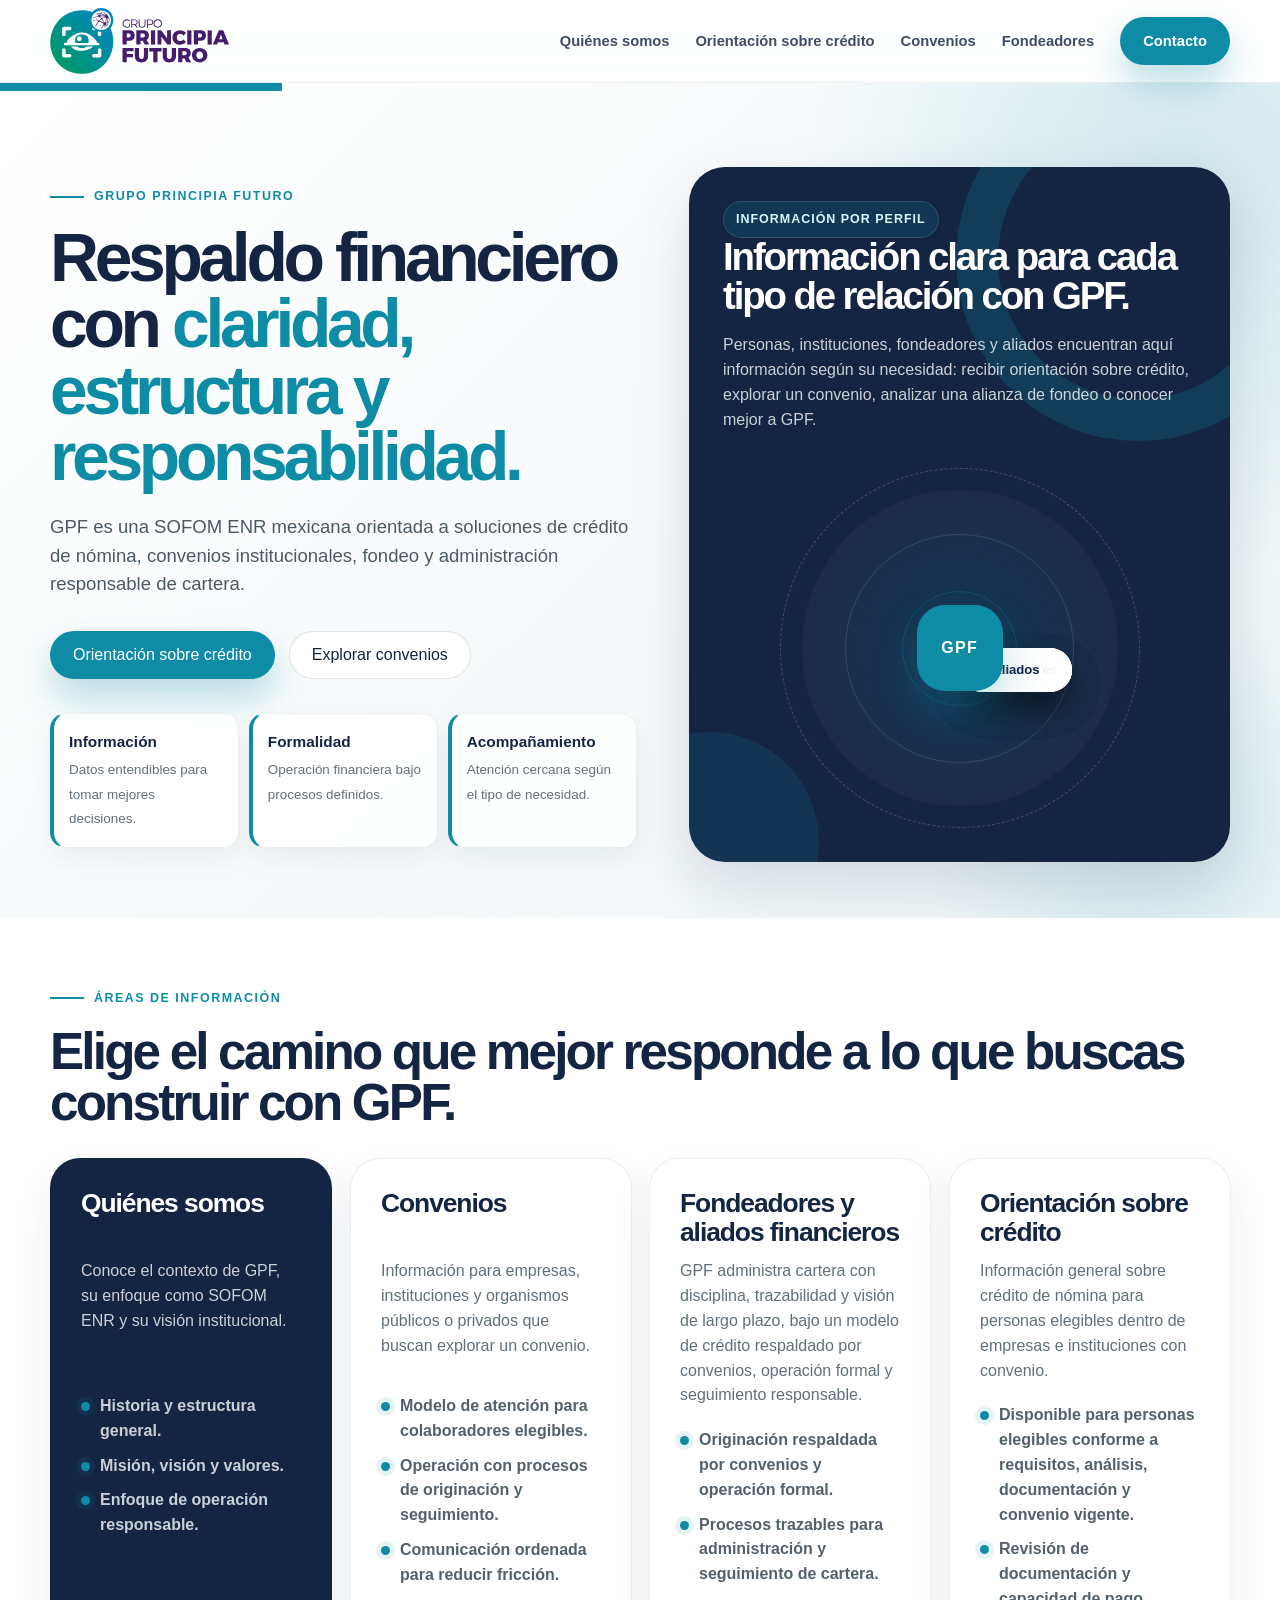
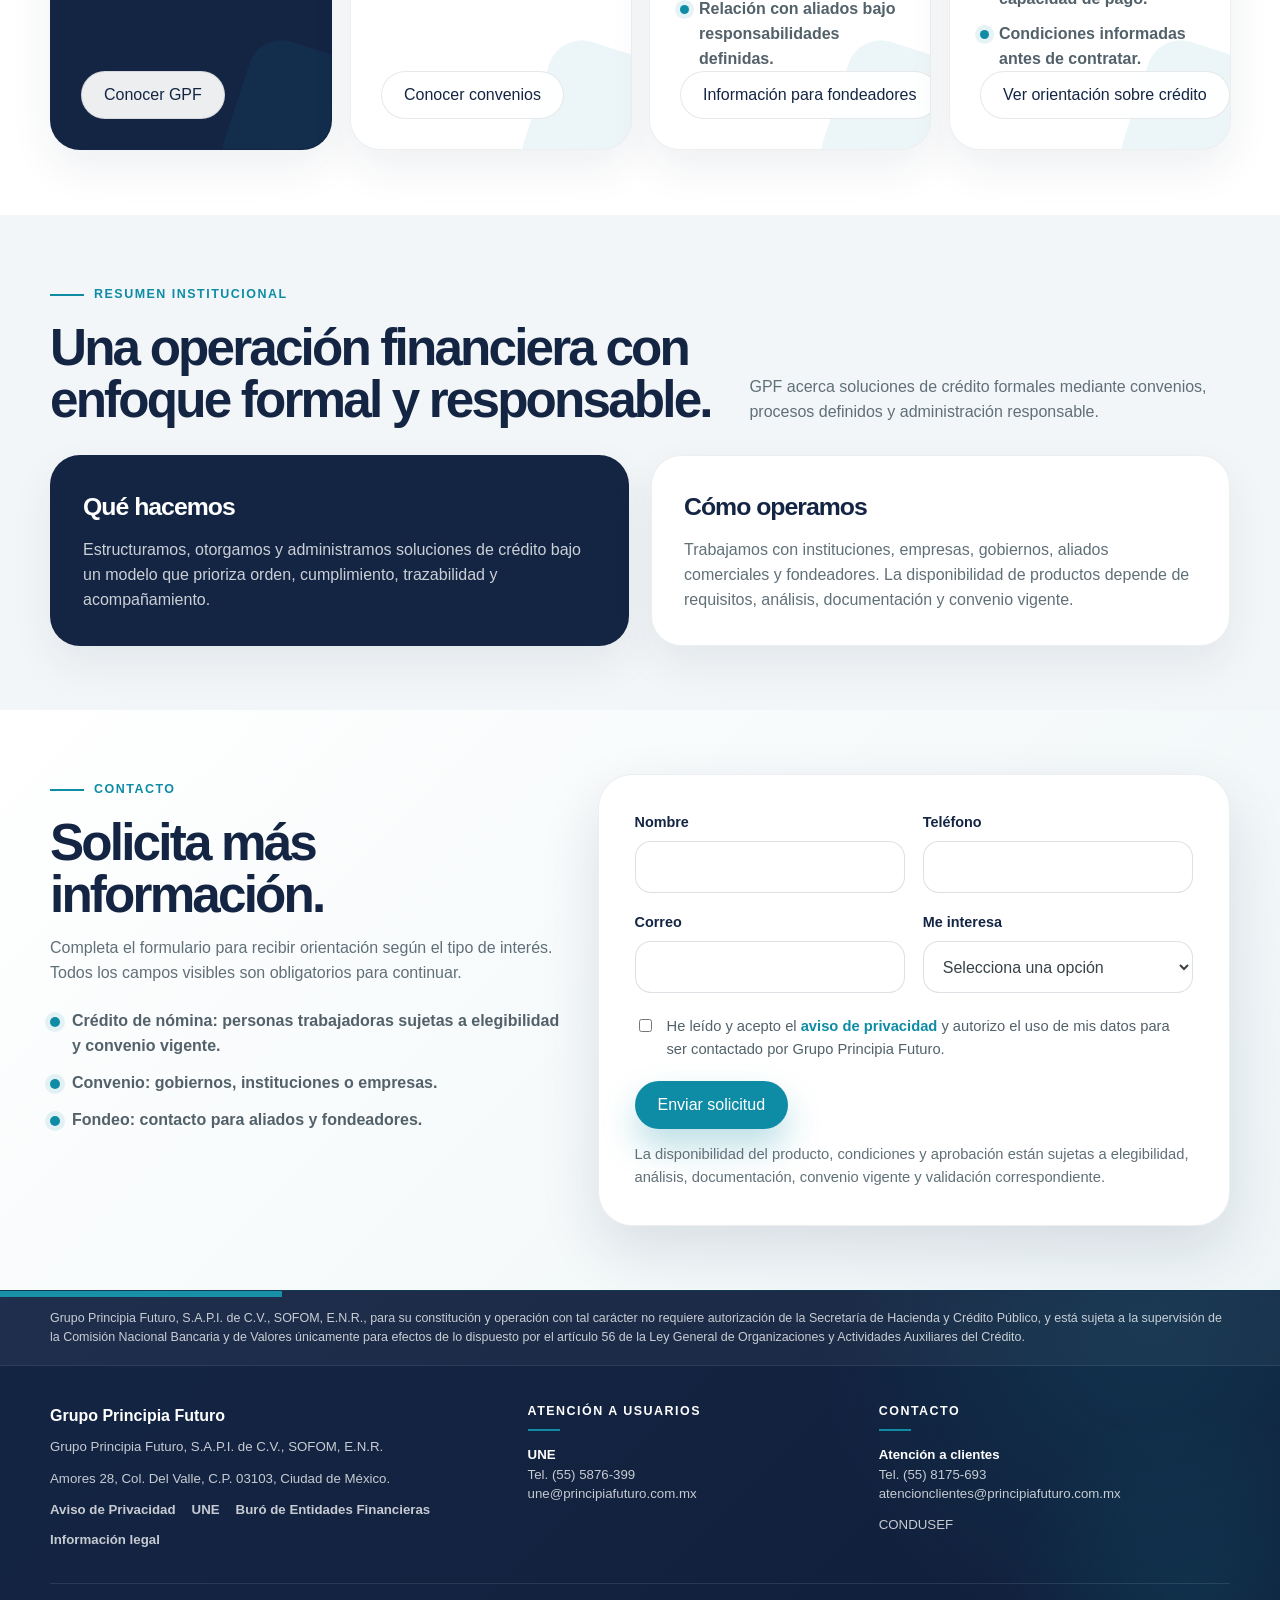
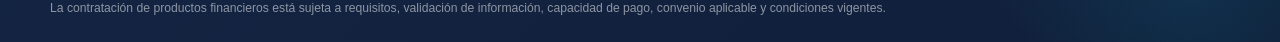
==== commit ff663fcd: "Intercambia tarjetas de crédito y quienes somos en home" ====
--- a/index.html
+++ b/index.html
@@ -31,11 +31,11 @@
   <header><div class="container nav"><a href="/" class="brand brand-image" aria-label="Grupo Principia Futuro"><img class="brand-logo" src="/assets/img/logo-gpf.svg?v=5" alt="Grupo Principia Futuro" /></a><nav class="menu" aria-label="Navegación principal"><a href="/quienes-somos/">Quiénes somos</a><a href="/solicitar-credito/">Orientación sobre crédito</a><a href="/convenios/">Convenios</a><a href="/fondeadores/">Fondeadores</a><a href="/contacto/" class="btn btn-primary">Contacto</a></nav></div></header>
   <main id="inicio">
     <section class="hero"><div class="container hero-grid"><div class="reveal is-visible"><span class="eyebrow">Grupo Principia Futuro</span><h1>Respaldo financiero con <span>claridad, estructura y responsabilidad.</span></h1><p class="lead">GPF es una SOFOM ENR mexicana orientada a soluciones de crédito de nómina, convenios institucionales, fondeo y administración responsable de cartera.</p><div class="hero-actions"><a class="btn btn-primary" href="/solicitar-credito/">Orientación sobre crédito</a><a class="btn btn-secondary" href="/convenios/">Explorar convenios</a></div><div class="trust-strip" aria-label="Principios de servicio"><div class="trust-item reveal" data-delay="1"><strong>Información</strong><span>Datos entendibles para tomar mejores decisiones.</span></div><div class="trust-item reveal" data-delay="2"><strong>Formalidad</strong><span>Operación financiera bajo procesos definidos.</span></div><div class="trust-item reveal" data-delay="3"><strong>Acompañamiento</strong><span>Atención cercana según el tipo de necesidad.</span></div></div></div><aside class="hero-card stakeholder-panel reveal tilt-card" data-delay="1" aria-label="Perfiles interesados en Grupo Principia Futuro"><div class="card-content"><span class="label">Información por perfil</span><h2 class="stakeholder-title">Información clara para cada tipo de relación con GPF.</h2><p>Personas, instituciones, fondeadores y aliados encuentran aquí información según su necesidad: recibir orientación sobre crédito, explorar un convenio, analizar una alianza de fondeo o conocer mejor a GPF.</p><div class="stakeholder-orbit" aria-label="Ecosistema de atención GPF"><div class="stakeholder-core">GPF</div><a class="stakeholder-node node-1" href="/solicitar-credito/"><span>Personas</span></a><a class="stakeholder-node node-2" href="/convenios/"><span>Instituciones</span></a><a class="stakeholder-node node-3" href="/fondeadores/"><span>Fondeadores</span></a><a class="stakeholder-node node-4" href="/contacto/"><span>Aliados</span></a></div></div></aside></div></section>
-    <section id="rutas" class="solutions"><div class="container"><div class="section-head reveal"><div><span class="eyebrow">Áreas de información</span><h2>Elige el camino que mejor responde a lo que buscas construir con GPF.</h2></div></div><div class="solution-grid"><article class="solution-card featured reveal tilt-card"><div><h3>Orientación sobre crédito</h3><p>Información general sobre crédito de nómina para personas elegibles dentro de empresas e instituciones con convenio.</p></div><ul><li>Disponible para personas elegibles conforme a requisitos, análisis, documentación y convenio vigente.</li><li>Revisión de documentación y capacidad de pago.</li><li>Condiciones informadas antes de contratar.</li></ul><a class="btn btn-card" href="/solicitar-credito/">Ver orientación sobre crédito</a></article><article class="solution-card reveal tilt-card" data-delay="1"><div><h3>Convenios</h3><p>Información para empresas, instituciones y organismos públicos o privados que buscan explorar un convenio.</p></div><ul><li>Modelo de atención para colaboradores elegibles.</li><li>Operación con procesos de originación y seguimiento.</li><li>Comunicación ordenada para reducir fricción.</li></ul><a class="btn btn-card" href="/convenios/">Conocer convenios</a></article><article class="solution-card reveal tilt-card" data-delay="2"><div><h3>Fondeadores y aliados financieros</h3><p>GPF administra cartera con disciplina, trazabilidad y visión de largo plazo, bajo un modelo de crédito respaldado por convenios, operación formal y seguimiento responsable.</p></div><ul><li>Originación respaldada por convenios y operación formal.</li><li>Procesos trazables para administración y seguimiento de cartera.</li><li>Relación con aliados bajo responsabilidades definidas.</li></ul><a class="btn btn-card" href="/fondeadores/">Información para fondeadores</a></article><article class="solution-card reveal tilt-card" data-delay="3"><div><h3>Quiénes somos</h3><p>Conoce el contexto de GPF, su enfoque como SOFOM ENR y su visión institucional.</p></div><ul><li>Historia y estructura general.</li><li>Misión, visión y valores.</li><li>Enfoque de operación responsable.</li></ul><a class="btn btn-card" href="/quienes-somos/">Conocer GPF</a></article></div></div></section>
+    <section id="rutas" class="solutions"><div class="container"><div class="section-head reveal"><div><span class="eyebrow">Áreas de información</span><h2>Elige el camino que mejor responde a lo que buscas construir con GPF.</h2></div></div><div class="solution-grid"><article class="solution-card featured reveal tilt-card"><div><h3>Quiénes somos</h3><p>Conoce el contexto de GPF, su enfoque como SOFOM ENR y su visión institucional.</p></div><ul><li>Historia y estructura general.</li><li>Misión, visión y valores.</li><li>Enfoque de operación responsable.</li></ul><a class="btn btn-card" href="/quienes-somos/">Conocer GPF</a></article><article class="solution-card reveal tilt-card" data-delay="1"><div><h3>Convenios</h3><p>Información para empresas, instituciones y organismos públicos o privados que buscan explorar un convenio.</p></div><ul><li>Modelo de atención para colaboradores elegibles.</li><li>Operación con procesos de originación y seguimiento.</li><li>Comunicación ordenada para reducir fricción.</li></ul><a class="btn btn-card" href="/convenios/">Conocer convenios</a></article><article class="solution-card reveal tilt-card" data-delay="2"><div><h3>Fondeadores y aliados financieros</h3><p>GPF administra cartera con disciplina, trazabilidad y visión de largo plazo, bajo un modelo de crédito respaldado por convenios, operación formal y seguimiento responsable.</p></div><ul><li>Originación respaldada por convenios y operación formal.</li><li>Procesos trazables para administración y seguimiento de cartera.</li><li>Relación con aliados bajo responsabilidades definidas.</li></ul><a class="btn btn-card" href="/fondeadores/">Información para fondeadores</a></article><article class="solution-card reveal tilt-card" data-delay="3"><div><h3>Orientación sobre crédito</h3><p>Información general sobre crédito de nómina para personas elegibles dentro de empresas e instituciones con convenio.</p></div><ul><li>Disponible para personas elegibles conforme a requisitos, análisis, documentación y convenio vigente.</li><li>Revisión de documentación y capacidad de pago.</li><li>Condiciones informadas antes de contratar.</li></ul><a class="btn btn-card" href="/solicitar-credito/">Ver orientación sobre crédito</a></article></div></div></section>
     <section id="resumen"><div class="container"><div class="section-head reveal"><div><span class="eyebrow">Resumen institucional</span><h2>Una operación financiera con enfoque formal y responsable.</h2></div><p>GPF acerca soluciones de crédito formales mediante convenios, procesos definidos y administración responsable.</p></div><div class="about-grid"><article class="panel panel-dark reveal tilt-card"><h3>Qué hacemos</h3><p>Estructuramos, otorgamos y administramos soluciones de crédito bajo un modelo que prioriza orden, cumplimiento, trazabilidad y acompañamiento.</p></article><article class="panel reveal tilt-card" data-delay="1"><h3>Cómo operamos</h3><p>Trabajamos con instituciones, empresas, gobiernos, aliados comerciales y fondeadores. La disponibilidad de productos depende de requisitos, análisis, documentación y convenio vigente.</p></article></div></div></section>
-    <section id="formulario" class="form-section"><div class="container form-shell"><div class="form-intro reveal"><span class="eyebrow">Contacto</span><h2>Solicita más información.</h2><p>Completa el formulario para recibir orientación según el tipo de interés. Todos los campos visibles son obligatorios para continuar.</p><ul class="form-intro-list"><li>Crédito de nómina: personas trabajadoras sujetas a elegibilidad y convenio vigente.</li><li>Convenio: gobiernos, instituciones o empresas.</li><li>Fondeo: contacto para aliados y fondeadores.</li></ul></div><form class="lead-form reveal" id="leadForm" action="#" method="post" novalidate><div class="form-grid"><div class="field"><label for="nombre">Nombre</label><input type="text" id="nombre" name="nombre" autocomplete="name" required /></div><div class="field"><label for="telefono">Teléfono</label><input type="tel" id="telefono" name="telefono" autocomplete="tel" inputmode="tel" required /></div><div class="field"><label for="correo">Correo</label><input type="email" id="correo" name="correo" autocomplete="email" required /></div><div class="field"><label for="interes">Me interesa</label><select id="interes" name="interes" required><option value="" selected disabled>Selecciona una opción</option><option value="Ser cliente">Orientación sobre crédito</option><option value="Convenio">Convenio</option><option value="Fondeo">Fondeo</option><option value="Contacto general">Contacto general</option></select></div><div class="field conditional-field full" id="clienteField"><label for="tipoCliente">Producto de interés</label><select id="tipoCliente" name="tipo_cliente"><option value="" selected disabled>Selecciona una opción</option><option value="Crédito de nómina">Crédito de nómina</option></select></div><div class="field conditional-field full" id="convenioField"><label for="tipoConvenio">Tipo de convenio</label><select id="tipoConvenio" name="tipo_convenio"><option value="" selected disabled>Selecciona una opción</option><option value="Gobierno">Gobierno</option><option value="Privado">Privado</option></select></div></div><label class="privacy"><input type="checkbox" id="privacidad" name="privacidad" required /><span>He leído y acepto el <a href="/aviso-de-privacidad/">aviso de privacidad</a> y autorizo el uso de mis datos para ser contactado por Grupo Principia Futuro.</span></label><button class="btn btn-primary" type="submit">Solicitar información</button><p class="form-note">La atención no implica aprobación ni autorización de crédito. La disponibilidad del producto, condiciones y aprobación están sujetas a elegibilidad, análisis, documentación, convenio vigente y validación correspondiente.</p><div class="form-status" id="formStatus" role="status" aria-live="polite">Gracias. Recibimos tu información para orientar el seguimiento correspondiente. La atención no implica aprobación ni autorización de crédito.</div></form></div></section>
+    <section id="formulario" class="form-section"><div class="container form-shell"><div class="form-intro reveal"><span class="eyebrow">Contacto</span><h2>Solicita más información.</h2><p>Completa el formulario para recibir orientación según el tipo de interés. Todos los campos visibles son obligatorios para continuar.</p><ul class="form-intro-list"><li>Crédito de nómina: personas trabajadoras sujetas a elegibilidad y convenio vigente.</li><li>Convenio: gobiernos, instituciones o empresas.</li><li>Fondeo: contacto para aliados y fondeadores.</li></ul></div><form class="lead-form reveal" id="leadForm" action="#" method="post" novalidate><div class="form-grid"><div class="field"><label for="nombre">Nombre</label><input type="text" id="nombre" name="nombre" autocomplete="name" required /></div><div class="field"><label for="telefono">Teléfono</label><input type="tel" id="telefono" name="telefono" autocomplete="tel" inputmode="tel" required /></div><div class="field"><label for="correo">Correo</label><input type="email" id="correo" name="correo" autocomplete="email" required /></div><div class="field"><label for="interes">Me interesa</label><select id="interes" name="interes" required><option value="" selected disabled>Selecciona una opción</option><option value="Ser cliente">Orientación sobre crédito</option><option value="Convenio">Convenio</option><option value="Fondeo">Fondeo</option><option value="Contacto general">Contacto general</option></select></div><div class="field conditional-field full" id="clienteField"><label for="tipoCliente">Tipo de cliente</label><select id="tipoCliente" name="tipo_cliente"><option value="" selected disabled>Selecciona una opción</option><option value="Trabajador">Trabajador</option><option value="Pensionado">Pensionado</option></select></div><div class="field conditional-field full" id="convenioField"><label for="tipoConvenio">Tipo de convenio</label><select id="tipoConvenio" name="tipo_convenio"><option value="" selected disabled>Selecciona una opción</option><option value="Gobierno">Gobierno</option><option value="Privado">Privado</option></select></div></div><label class="privacy"><input type="checkbox" id="privacidad" name="privacidad" required /><span>He leído y acepto el <a href="#" aria-label="Aviso de privacidad">aviso de privacidad</a> y autorizo el uso de mis datos para ser contactado por Grupo Principia Futuro.</span></label><button class="btn btn-primary" type="submit">Enviar solicitud</button><p class="form-note">La disponibilidad del producto, condiciones y aprobación están sujetas a elegibilidad, análisis, documentación, convenio vigente y validación correspondiente.</p><div class="form-status" id="formStatus" role="status" aria-live="polite">Gracias. Tu información quedó lista para enviarse cuando el formulario se conecte al sistema correspondiente.</div></form></div></section>
   </main>
-  <footer><div class="container"><div class="footer-grid"><div><strong>Grupo Principia Futuro</strong><span>Grupo Principia Futuro, S.A.P.I. de C.V., SOFOM, E.N.R.</span></div><div><strong>Dirección</strong><span>Amores 28, 4to piso, Col. del Valle, C.P. 03100, CDMX</span></div><div><strong>Contacto</strong><span>contacto@principiafuturo.mx<br>(55) 587-63-99</span></div><div><strong>Información</strong><span><a href="/une/">UNE</a> · <a href="/aviso-de-privacidad/">Aviso de privacidad</a> · <a href="/buro-de-entidades-financieras/">Buró de Entidades Financieras</a> · <a href="/informacion-legal/">Información legal</a></span></div></div><p class="legal-note">Grupo Principia Futuro, S.A.P.I. de C.V., SOFOM, E.N.R. no requiere autorización de la Secretaría de Hacienda y Crédito Público para constituirse y operar con tal carácter, y está sujeta a la supervisión de la Comisión Nacional Bancaria y de Valores únicamente para efectos del artículo 56 de la Ley General de Organizaciones y Actividades Auxiliares del Crédito.</p></div></footer>
+  <footer><div class="container"><div class="footer-grid"><div><strong>Grupo Principia Futuro</strong><span>Grupo Principia Futuro, S.A.P.I. de C.V., SOFOM, E.N.R.</span></div><div><strong>Dirección</strong><span>Amores 28, 4to piso, Col. del Valle, C.P. 03100, CDMX</span></div><div><strong>Contacto</strong><span>contacto@principiafuturo.mx<br>(55) 587-63-99</span></div><div><strong>Información</strong><span>UNE · Aviso de privacidad · Buró de Entidades Financieras · Términos y condiciones</span></div></div><p class="legal-note">Grupo Principia Futuro, S.A.P.I. de C.V., SOFOM, E.N.R. no requiere autorización de la Secretaría de Hacienda y Crédito Público para constituirse y operar con tal carácter, y está sujeta a la supervisión de la Comisión Nacional Bancaria y de Valores únicamente para efectos del artículo 56 de la Ley General de Organizaciones y Actividades Auxiliares del Crédito.</p></div></footer>
   <script src="/assets/js/main.js" defer></script>
 </body>
 </html>
